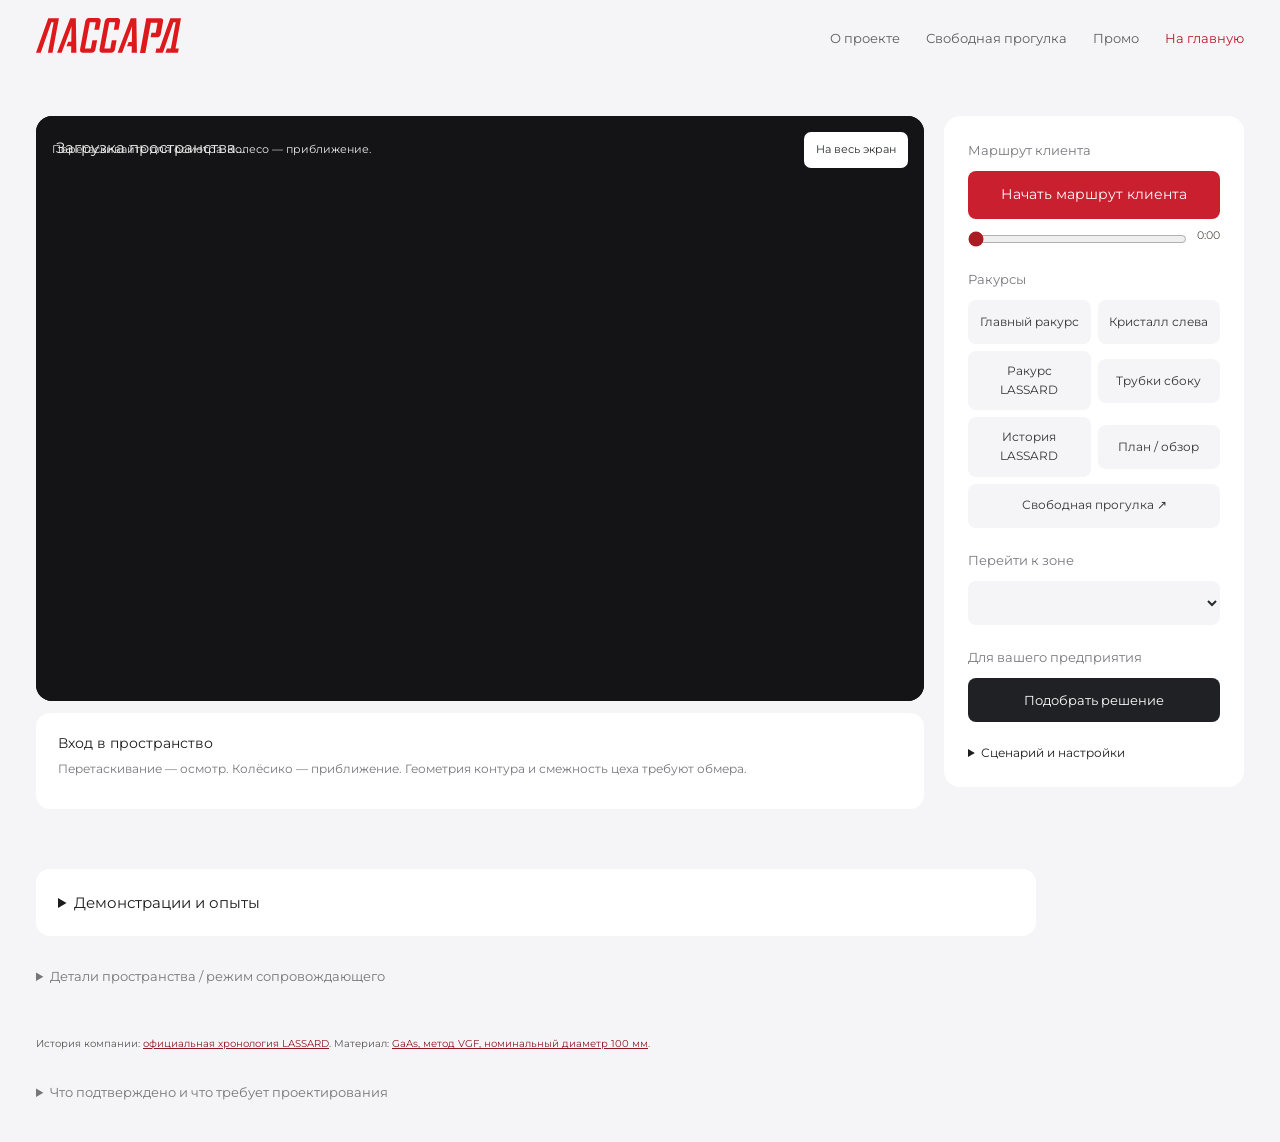
==== studio.html @ 3c7c129d "Новая главная LASSARD, студия 3D и премиальные кристаллы" ====
<!doctype html><html lang="ru"><head><meta charset="utf-8"><meta name="viewport" content="width=device-width,initial-scale=1"><title>LASSARD — От кристалла до решения / v10.2 · обновлено 24.10.2026</title><link rel="icon" href="data:,"></head><body><main><div id="lassard-premium">
<style>
@font-face{font-family:LassardText;src:url([data-uri]) format('woff2');font-weight:400 600;font-display:block}
#lassard-premium{display:flex;flex-direction:column;gap:12px;min-width:0;color:var(--foreground)}
#lassard-premium .lp-row{display:flex;align-items:center;flex-wrap:wrap;gap:8px}
#lassard-premium .lp-heading{display:flex;justify-content:space-between;align-items:baseline;flex-wrap:wrap;gap:8px}
#lassard-premium .lp-stage{position:relative;width:100%;aspect-ratio:16/10;min-height:340px;overflow:hidden;touch-action:none;background:#141416}
#lassard-premium canvas{display:block;width:100%;height:100%}
#lassard-premium .lp-controls{display:flex;flex-wrap:wrap;gap:8px;align-items:center}
#lassard-premium label{display:inline-flex;gap:6px;align-items:center}
#lassard-premium .lp-scrub{display:flex;gap:10px;align-items:center}
#lassard-premium .lp-scrub input{flex:1;min-width:80px}
#lassard-premium select[data-room]{max-width:290px}
#lassard-premium [data-detail]{min-height:2.6em}
@media(max-width:480px){#lassard-premium select[data-room]{width:100%;max-width:100%}}

*{box-sizing:border-box}body{margin:0;background:#f1f1f0;color:#242526;font:15px/1.55 LassardText,Arial,sans-serif}button,select,input{font:inherit}button,select{min-height:36px}button{cursor:pointer}button:focus-visible,a:focus-visible,select:focus-visible{outline:2px solid #b51f25;outline-offset:3px}button:hover{background:#e8e6e1}button[aria-pressed="true"]{border-bottom:2px solid #b51f25;background:#ecebe7;color:#181818}button,.btn,select{border:1px solid #d4d3ce;border-radius:4px;padding:6px 10px;background:#fff;color:#282a2c}a{color:#8e1820}main{padding:16px;max-width:1760px;margin:auto}#lassard-premium{background:#fff;border:1px solid #e6e4df;border-radius:12px;padding:24px;gap:12px}.text-small{font-size:13px;color:#55534f}.lp-heading strong{color:#971b22}.lp-heading{margin-bottom:4px}.concept-top{display:flex;flex-wrap:wrap;align-items:center;gap:12px;justify-content:space-between}.concept-top label{flex-wrap:wrap}.concept-top select{max-width:100%}.story-intro h1{font-size:24px;line-height:1.25;margin:8px 0}.story-intro p{margin:7px 0;max-width:1000px}.lead{font-weight:500}.acts{display:flex;gap:6px;overflow:auto;padding-bottom:5px}.act-button{flex:1;min-width:170px;text-align:left;font-size:12px;border:0;border-left:2px solid #ddd;border-radius:0;background:#f7f6f2}.experience{display:flex;gap:8px;flex-wrap:wrap;align-items:center}.experience button{font-size:13px}.demo{background:#f1f1f0;padding:18px;border-radius:6px}.demo[hidden]{display:none}.demo>button{float:right}.demo p{max-width:1000px}.demo-diagram svg{width:100%;max-width:650px;height:180px;display:block}.demo-diagram text{font-family:LassardText,Arial;fill:#292929}.demo input{width:260px;max-width:100%;accent-color:#a91c24}.demo-track{background:#d9d7d0;height:8px;margin:12px 0}.demo-track>div{height:100%;background:#9c2028}.lp-stage{max-height:68vh;min-height:360px!important;aspect-ratio:16/9!important}.lp-controls .btn-primary{background:#252626;color:white}.lp-scrub input{accent-color:#a91c24}details{font-size:13px;max-width:1000px}summary{cursor:pointer}#lassard-premium [data-detail]{max-width:1100px}#lassard-premium label{max-width:100%}#lassard-premium select{min-width:0}#lassard-premium select[data-room]{max-width:265px}
@media(max-width:768px){main{padding:6px}#lassard-premium{padding:16px;border-radius:8px}.lp-stage{min-height:330px!important;max-height:none}.lp-controls{align-items:stretch}.story-intro h1{font-size:22px}}
@media(max-width:480px){#lassard-premium{padding:12px}.lp-stage{min-height:300px!important}.concept-top select{width:100%}.concept-top label{display:block!important;width:100%}.lp-heading span{font-size:11px}.lp-controls label{flex-wrap:wrap}#lassard-premium select[data-room]{width:100%;max-width:100%}.experience button{flex:1 0 42%}.story-intro h1{font-size:20px}.lp-scrub{max-width:100%}.acts .act-button{min-width:158px}}

:root{--lassard-ink:#252729;--lassard-red:#b71e28;--lassard-paper:#f4f2ed;--lassard-rule:#dedbd4}
#lassard-premium{border-radius:0;border:0;padding:26px;gap:12px}body{background:#e9e7e2}.story-intro h1{font-size:clamp(25px,3.2vw,44px);font-weight:500;letter-spacing:-1.4px;margin:3px 0 12px}.story-intro p{max-width:1110px}.story-intro .lead{font-size:18px;margin:0 0 5px}.concept-top{font-size:13px}.concept-top strong{font-weight:500}.lp-heading strong{letter-spacing:.04em;font-size:13px}.lp-heading{padding-bottom:12px;border-bottom:1px solid var(--lassard-rule)}.lp-stage{min-height:500px!important;max-height:76vh}.lp-controls{padding:5px 0 10px;border-bottom:1px solid var(--lassard-rule)}.lp-controls button{min-height:44px}.lp-controls [data-deal-view]{background:var(--lassard-red);color:white;border-color:var(--lassard-red)}.acts{margin:0}.act-button{min-height:52px;background:var(--lassard-paper);border-left:2px solid var(--lassard-red);padding:10px 12px}.machine-controls,.projection-controls{padding-top:12px}.machine-controls strong,.projection-controls strong{display:block;font-size:15px;margin:0 0 8px}.source-note{font-size:11px}.deal-panel{background:var(--lassard-paper);padding:26px;margin:8px 0}.deal-panel[hidden]{display:none}.deal-head{display:flex;justify-content:space-between;align-items:start;gap:15px}.deal-head h2{margin:0;font-size:25px;font-weight:500}.deal-panel p{max-width:900px}.deal-grid{display:grid;grid-template-columns:repeat(3,1fr);gap:16px}.deal-grid label{display:flex!important;align-items:stretch!important;flex-direction:column;gap:7px!important;font-size:13px}.deal-grid input,.deal-grid select,.deal-grid textarea{width:100%;padding:10px 12px;min-height:44px;background:white;border:1px solid #c6c4be;border-radius:2px;color:var(--lassard-ink)}.deal-grid textarea{resize:vertical;min-height:80px}.deal-grid .wide{grid-column:1/-1}.deal-output{padding:18px 0;margin:16px 0;border-top:1px solid #d0cdc6;border-bottom:1px solid #d0cdc6;white-space:pre-line}.deal-actions{display:flex;gap:8px;flex-wrap:wrap}.deal-actions button{min-height:44px}.deal-actions button:first-child{background:#26282a;color:white}.deal-panel [data-deal-status]{min-height:1.5em}.deal-close{min-width:44px}
@media(max-width:900px){.deal-grid{grid-template-columns:repeat(2,1fr)}.lp-stage{min-height:440px!important}.lp-heading strong{font-size:11px}}
@media(max-width:480px){#lassard-premium{padding:12px}.lp-heading{align-items:start}.lp-heading strong{letter-spacing:0}.story-intro h1{font-size:28px;letter-spacing:-.7px}.story-intro .lead{font-size:15px}.lp-stage{height:360px;min-height:360px!important;aspect-ratio:auto!important}.lp-controls{gap:6px}.lp-controls button{flex:1 0 45%;font-size:12px;padding:8px}.lp-controls label{width:100%;font-size:12px}.lp-controls select{flex:1}.deal-panel{padding:16px}.deal-grid{grid-template-columns:1fr}.deal-head h2{font-size:22px}.deal-actions button{width:100%}.concept-top a{font-size:12px}.lp-heading span{font-size:10px}.act-button{min-width:185px}}
@media(prefers-reduced-motion:reduce){*{scroll-behavior:auto!important}}

.walk-link{display:inline-flex;align-items:center;text-decoration:none;min-height:44px}.walk-hud{display:none}body.walk-page{background:#101112;overflow:hidden}body.walk-page main{padding:0}body.walk-page #lassard-premium{padding:0;border:0}body.walk-page #lassard-premium>*:not(.lp-stage):not(.walk-hud){display:none!important}body.walk-page .lp-stage{position:fixed!important;inset:0;width:100vw;height:100dvh;max-height:none;min-height:0!important;aspect-ratio:auto!important}body.walk-page .walk-hud{display:block;position:fixed;inset:0;pointer-events:none;z-index:20;color:#fff}.walk-hud button,.walk-hud a{pointer-events:auto;touch-action:none}.walk-top{display:flex;justify-content:space-between;gap:20px;padding:20px 24px;background:#181a1ce8}.walk-top strong{letter-spacing:.12em;font-size:18px}.walk-top span{display:block;font-size:12px;color:#c9c9c2}.walk-top a{color:#f5e7dc;font-size:13px;align-self:center}.walk-bottom{position:absolute;bottom:0;left:0;right:0;padding:14px 24px;background:#181a1ce8}.walk-bottom p{font-size:12px;color:#d5d5cf;margin:0 0 10px}.walk-actions{display:flex;gap:8px}.walk-actions button{min-height:44px;background:#f3efe8;border:0}.walk-touch{display:none}.walk-dpad>button{display:block;margin:0 auto 4px}.walk-dpad>div{display:flex;gap:4px}.walk-touch button{min-width:50px;min-height:50px;font-size:24px;background:#f3efe8}.walk-turns{display:flex;gap:8px;align-items:end}@media(pointer:coarse){.walk-touch{display:flex;justify-content:space-between;margin-top:12px}.walk-actions [data-walk-lock]{display:none}.walk-top{padding:14px}.walk-bottom{padding:12px 14px}.walk-top a{font-size:11px}.walk-link{flex:1 0 45%;font-size:12px;justify-content:center}}

body{background:#f5f5f7;color:#1d1d1f}main{max-width:1700px;padding:0 36px 40px}.site-nav{height:76px;display:flex;align-items:center;justify-content:space-between;gap:30px}.site-nav img{width:145px;height:auto}.site-nav-links{display:flex;gap:26px;align-items:center}.site-nav a{color:#5d5d62;font-size:13px;text-decoration:none}.site-nav a:last-child{color:#bb1b28}#lassard-premium{padding:0;background:transparent;border-radius:0}.story-intro h1{font-size:32px;letter-spacing:-1px;margin:24px 0 28px}.story-intro p,.lp-heading,.concept-top,[data-concept-route],[data-ceiling-story]{display:none!important}.studio-grid{display:grid;grid-template-columns:minmax(0,1fr) 300px;gap:20px;align-items:start}.studio-screen{position:relative;border-radius:16px;overflow:hidden;background:#17191d}.studio-screen .lp-stage{height:65vh;min-height:520px!important;max-height:780px;aspect-ratio:auto!important}.studio-sidebar{background:white;border-radius:16px;padding:24px;display:flex;flex-direction:column;gap:22px}.studio-sidebar h2{font-size:13px;font-weight:500;color:#78787e;margin:0 0 11px}.studio-sidebar .lp-row{display:grid!important;grid-template-columns:1fr 1fr;gap:7px!important}.studio-sidebar button,.studio-sidebar .walk-link{border:0;background:#f5f5f7;border-radius:8px;padding:11px 9px;font-size:12px;min-height:44px;text-align:center;color:#353539;text-decoration:none;justify-content:center}.studio-sidebar button:hover,.studio-sidebar .walk-link:hover{background:#e9e9ed}.studio-sidebar [data-play]{background:#c91f2e;color:white;width:100%;font-size:14px;min-height:48px}.studio-sidebar [data-play]:hover{background:#af1926}.studio-sidebar [data-deal-view]{background:#202124;color:white;grid-column:1/-1;font-size:13px}.studio-sidebar select{width:100%;max-width:none!important;border:0;border-radius:8px;background:#f5f5f7;padding:10px;font-size:12px;min-height:44px}.studio-sidebar label{display:block!important;width:100%;font-size:12px}.studio-sidebar .lp-scrub{display:block}.studio-sidebar .lp-scrub span{display:block;text-align:right;font-size:11px;margin-top:4px}.studio-sidebar .lp-scrub input{width:100%;margin:12px 0 0}.studio-sidebar details{font-size:12px}.studio-sidebar details .lp-row{margin-top:12px}.studio-sidebar [data-speed]{margin-top:8px}.studio-caption{background:white;padding:18px 22px;border-radius:14px;margin-top:12px;min-height:88px}.studio-caption strong{font-size:14px;font-weight:500}.studio-caption .text-small{font-size:12px;line-height:1.5;margin-top:5px;color:#77777c}.studio-view-actions{position:absolute;top:16px;left:16px;right:16px;display:flex;align-items:center;justify-content:space-between;pointer-events:none;color:#e9e9e7;font-size:11px}.studio-view-actions button{pointer-events:auto;background:#fff;border:0;border-radius:7px;padding:9px 12px;font-size:11px}.studio-screen:fullscreen .lp-stage{height:100vh!important;max-height:none}.studio-tools{margin-top:28px;background:white;border-radius:14px;padding:22px}.studio-tools>summary{font-size:15px;font-weight:500}.studio-tool-grid{display:grid;grid-template-columns:1fr 1fr;gap:30px;padding-top:16px}.studio-tool-grid .text-small{font-size:12px}.studio-tool-grid .lp-row{gap:7px}.studio-tool-grid button{font-size:12px;border:0;border-radius:7px;background:#f5f5f7;min-height:42px}.studio-tool-grid select{font-size:12px}.acts{margin-top:20px;padding:0;gap:7px}.act-button{border:0;background:#fff;border-radius:8px;color:#65656b;font-size:11px;min-width:150px}.source-note{margin:26px 0 0;font-size:10px}.studio-sidebar .walk-link{grid-column:1/-1}.lp-controls{display:none!important}.studio-root-details{margin-top:18px;color:#75757a}.deal-panel{border-radius:14px;background:white}.studio-sidebar details[open] summary{margin-bottom:10px}.studio-sidebar input[type=checkbox]{width:auto;margin-right:7px}body.walk-page .site-nav{display:none}
@media(max-width:1050px){main{padding:0 20px 30px}.studio-grid{grid-template-columns:minmax(0,1fr) 260px;gap:14px}.studio-sidebar{padding:18px}.studio-screen .lp-stage{height:60vh;min-height:480px!important}.site-nav-links{gap:16px}}
@media(max-width:760px){main{padding:0 14px 24px}.site-nav{height:65px}.site-nav img{width:120px}.site-nav-links a:not(:last-child){display:none}.story-intro h1{font-size:27px;margin:20px 0}.studio-grid{grid-template-columns:1fr}.studio-screen .lp-stage{height:54vh;min-height:360px!important}.studio-sidebar{padding:18px;display:grid;grid-template-columns:1fr 1fr;gap:18px}.studio-sidebar>section:first-child{grid-column:1/-1}.studio-sidebar>details{grid-column:1/-1}.studio-sidebar .lp-row{grid-template-columns:1fr 1fr!important}.studio-sidebar button{font-size:11px}.studio-tool-grid{grid-template-columns:1fr}.studio-view-actions span{max-width:60%;font-size:10px}.studio-caption{min-height:100px;padding:16px}.acts{margin-top:16px}.studio-tools{padding:17px}.studio-sidebar .walk-link{font-size:12px}.studio-sidebar [data-deal-view]{grid-column:1/-1}}
.studio-view,.studio-sidebar,.studio-tools,.studio-tool-grid,.studio-tool-grid>*{min-width:0}.studio-view .acts{width:100%;max-width:100%;overflow-x:auto}.studio-tool-grid label{max-width:100%;flex-wrap:wrap}.studio-tool-grid input,.studio-tool-grid select{max-width:100%}@media(max-width:760px){.studio-grid{grid-template-columns:minmax(0,1fr)}.studio-sidebar{grid-template-columns:repeat(2,minmax(0,1fr))}.studio-tool-grid{grid-template-columns:minmax(0,1fr)}}</style>
<div class="lp-heading"><strong>ЛАССАРД / ОТ КРИСТАЛЛА ДО РЕШЕНИЯ</strong><span class="text-small">626 м² · высота 7 м · v10.2 · обновлено 24.10.2026</span></div>
<div class="concept-top"><label hidden style="display:none">Выбранная концепция <select data-concept><option value="precision">От кристалла до решения</option></select></label><strong>Шоурум промышленных решений</strong><a href="Сценарий_и_пасхалки.html" target="_blank">Сценарий продажи и логика пространства ↗</a></div>
<section class="story-intro"><h1 data-concept-title></h1><p data-concept-line class="lead"></p><p data-concept-pitch></p></section>
<div class="lp-row" aria-label="Сценарий гостя">
<button type="button" class="btn" data-role="client" aria-pressed="true">Директор / заказчик</button>
<button type="button" class="btn" data-role="partner" aria-pressed="false">Партнёр / интегратор</button>
<button type="button" class="btn" data-role="education" aria-pressed="false">Образование</button>
<button type="button" class="btn" data-role="authority" aria-pressed="false">Власть / делегация</button>
</div>

<p data-concept-route class="text-small"></p><nav data-acts class="acts" aria-label="Сцены маршрута директора"></nav>
<div class="lp-stage" role="img" aria-label="Шоурум LASSARD: кристаллы у входа, подвесная надпись из трубок и оборудование под задачу заказчика"><span data-loading style="color:#eee;padding:20px;display:block">Загрузка пространства…</span></div>
<div class="lp-controls">
<button class="btn btn-primary" type="button" data-play disabled>Начать маршрут клиента</button>
<button class="btn" type="button" data-hero disabled>Главный ракурс</button><button class="btn" type="button" data-crystal-view>Кристалл слева</button><button class="btn" type="button" data-ceiling-view>Ракурс LASSARD</button><button class="btn" type="button" data-art-side>Трубки сбоку</button><button class="btn" type="button" data-history-view>История LASSARD</button><button class="btn" type="button" data-deal-view>Подобрать решение</button>
<a class="btn walk-link" href="walk.html" target="_blank" rel="noopener">Свободная прогулка ↗</a>
<button class="btn" type="button" data-plan disabled>План / обзор</button>
<label class="form-label">Зона <select class="form-select" data-room aria-label="Выбрать зону"></select></label>
<label class="form-label">Скорость <select class="form-select" data-speed aria-label="Скорость"><option value="1">1×</option><option value="2">2×</option></select></label>
</div>
<div class="walk-hud"><div class="walk-top"><div><strong>LASSARD</strong><span>Свободная прогулка</span></div><a href="index.html" target="_top">К маршруту клиента ↗</a></div><div class="walk-bottom"><p data-walk-help>WASD / стрелки — ходить. Мышь или перетаскивание — осмотр. Shift — быстрее. Esc — освободить мышь.</p><div class="walk-actions"><button data-walk-lock>Управлять мышью</button><button data-walk-reset>Вернуться ко входу</button></div><div class="walk-touch"><div class="walk-dpad"><button data-walk-key="KeyW" aria-label="Вперёд">↑</button><div><button data-walk-key="KeyA" aria-label="Влево">←</button><button data-walk-key="KeyS" aria-label="Назад">↓</button><button data-walk-key="KeyD" aria-label="Вправо">→</button></div></div><div class="walk-turns"><button data-walk-key="TurnLeft" aria-label="Посмотреть влево">↶</button><button data-walk-key="TurnRight" aria-label="Посмотреть вправо">↷</button></div></div></div></div>
<details><summary>Детали пространства / режим сопровождающего</summary><p class="text-small">Раскрывайте только по ходу истории. Гостю не требуется искать все элементы.</p><div class="lp-row" data-final-secrets></div></details><section class="machine-controls"><strong>Оборудование под вашу операцию</strong><div class="lp-row"><button data-machine-view>Подойти к станку</button><label>Задание <select data-machine-task><option value="contour">Обход контура</option><option value="position">Позиционирование</option><option value="repeat">Повтор траектории</option></select></label><button data-machine-start>Запустить цикл</button><button data-machine-stop>Остановить и вернуть</button></div><p class="text-small" data-machine-status>Готов к демонстрации</p></section><section class="projection-controls"><strong>Собственное производство / от материала к результату</strong><button data-growth-start>Показать рост кристалла за стеклом</button><p class="text-small" data-growth-status>Ускоренная учебная визуализация; настоящий образец — в отдельной кассете.</p><div class="lp-row"><button data-projector-view>Показать проекционную витрину</button><button data-projection-step="0" aria-pressed="true">1 · Кристалл</button><button data-projection-step="1" aria-pressed="false">2 · Рост VGF</button><button data-projection-step="2" aria-pressed="false">3 · Компетенции</button><button data-projection-step="3" aria-pressed="false">4 · Задача клиента</button></div><p data-projection-copy class="text-small"></p></section><div class="experience"><strong>Проверить компетенцию</strong><button data-experience="growth">Как выращивается кристалл</button><button data-experience="align">Совместить LED-свет</button><button data-experience="measure">Проверить образец</button><button data-experience="chain">Производственная цепочка</button></div>
<div data-demo hidden class="demo"><button aria-label="Закрыть опыт">Закрыть</button><p data-demo-copy></p><div data-demo-diagram class="demo-diagram"></div><label>Положение ручки <input aria-label="Ручка учебного опыта" type="range" min="0" max="100" value="0"></label><div class="demo-track"><div data-demo-fill></div></div><output></output><p class="text-small">Демонстрация идеи интерфейса. Это не физическая модель процесса и не измерение.</p></div>
<section data-deal-panel hidden class="deal-panel" aria-labelledby="deal-title"><div class="deal-head"><div><h2 id="deal-title">Решение для вашего производства</h2><p>Отправная точка для инженера: что обрабатываем, какой результат принимаем и какой выпуск нужен.</p></div><button type="button" class="deal-close" data-deal-close aria-label="Закрыть подбор решения">×</button></div><form data-deal-form><div class="deal-grid">
<label>Операция<select name="operation"><option value="cutting">Лазерная резка листа</option><option value="tube">Резка трубы / профиля</option><option value="marking">Маркировка / гравировка</option><option value="welding">Лазерная сварка</option><option value="cleaning">Лазерная очистка</option><option value="robot">Роботизация процесса</option></select></label>
<label>Материал<input name="material" required placeholder="Например, нержавеющая сталь" autocomplete="off"></label>
<label>Толщина / размер заготовки<input name="size" placeholder="Например, 3 мм; лист 1500 × 3000 мм"></label>
<label>Требуемый выпуск<input name="volume" placeholder="Деталей за смену / месяц"></label>
<label>Срок внедрения<input name="timing" placeholder="Месяц / квартал"></label>
<label>Следующий шаг<select name="next"><option>Тест на детали заказчика</option><option>Техническая консультация</option><option>Сравнение конфигураций</option><option>Расчёт состава поставки</option></select></label>
<label class="wide">Критерий приёмки / требования к интеграции<textarea name="criterion" required placeholder="Точность, кромка, шов, такт, автоматизация, ограничения площадки…"></textarea></label>
<label>Ответственный со стороны клиента<input name="owner" placeholder="Имя / роль" autocomplete="name"></label><label>Плановая дата следующего шага<input name="date" type="date"></label><label>Бюджет / условия проекта<input name="budget" placeholder="Если определены"></label>
</div><div data-deal-output class="deal-output" aria-live="polite"></div><div class="deal-actions"><button type="submit">Скачать ТЗ для инженера</button><button type="button" data-deal-machine>Смотреть оборудование</button></div><p data-deal-status class="text-small" aria-live="polite">ТЗ сохраняется файлом на вашем устройстве. Для передачи инженеру отправьте его своему менеджеру LASSARD.</p></form></section>
<p data-ceiling-story class="text-small"></p><details hidden style="display:none"><summary>Архивные камеры</summary><div class="lp-row" data-ceiling-chapters></div></details>

<div class="lp-scrub"><input type="range" class="form-range" data-progress min="0" max="1000" value="0" aria-label="Положение в пролёте"><span class="text-small tabular-nums" data-time>0:00</span></div>
<div class="lp-row">
<label class="form-check"><input type="checkbox" class="form-check-input" data-tech><span class="form-check-label">Инженерная схема</span></label>
<label class="form-check"><input type="checkbox" class="form-check-input" data-route checked><span class="form-check-label">Маршрут гостя</span></label>
<label class="form-label">Графика <select class="form-select" data-quality aria-label="Качество графики"><option value="eco">Лёгкая</option><option value="high">Качество</option></select></label>
<label class="form-label">Свет <select class="form-select" data-light aria-label="Сценарий освещения"><option value="show">Презентация</option><option value="work">Рабочий</option></select></label>
</div>
<div><strong data-title>Вход в пространство</strong><div class="text-small" data-detail aria-live="polite">Перетаскивание — осмотр. Колёсико — приближение. Геометрия контура и смежность цеха требуют обмера.</div></div>
<p class="text-small source-note">История компании: <a href="https://lassard.ru/about/company/" target="_blank" rel="noopener">официальная хронология LASSARD</a>. Материал: <a href="https://lassard.ru/products/components/monocrystals-gaal/monokristally-arsenida-galliya" target="_blank" rel="noopener">GaAs, метод VGF, номинальный диаметр 100 мм</a>.</p><details><summary>Что подтверждено и что требует проектирования</summary><p>626 м² и 7 м — из кейса. Контур, координаты и размещение оборудования — эскиз v07/v08. Открытые учебные стенды доступны; запуск станков требует отдельного регламента. Рабочие режимы полировки без местного отсоса не подтверждены. Смета v07 не пересчитана для этих концепций.</p></details>
<script type="application/json" data-model>{"version":"v07","title":"ЛАССАРД / ОТ КРИСТАЛЛА ДО РЕШЕНИЯ","room":{"width":36,"depth":17.38888888888889,"height":7,"area":626,"measured":false,"source":"Кейс: 626 м² / 7 м; 36×17.388889 — гипотеза PDF и ZIP","columns":[[0,3.3888888888888893,0.4],[0,15.38888888888889,0.4],[12,3.3888888888888893,0.4],[12,15.38888888888889,0.4],[24,3.3888888888888893,0.4],[24,15.38888888888889,0.4],[36,3.3888888888888893,0.4],[36,15.38888888888889,0.4]]},"zones":[{"id":1,"name":"Вход и впечатление","x":0,"z":0,"width":6,"depth":6.5,"area":39},{"id":2,"name":"Выращивание кристаллов","x":0,"z":9.5,"width":6,"depth":7.888888888888889,"area":47.333333333333336},{"id":3,"name":"Диоды","x":6,"z":9.5,"width":4.5,"depth":7.888888888888889,"area":35.5},{"id":4,"name":"Квантроны","x":10.5,"z":9.5,"width":4.5,"depth":7.888888888888889,"area":35.5},{"id":5,"name":"Лазерные источники","x":15,"z":9.5,"width":4.5,"depth":7.888888888888889,"area":35.5},{"id":6,"name":"Оптомеханика","x":19.5,"z":9.5,"width":4.5,"depth":7.888888888888889,"area":35.5},{"id":7,"name":"Роботизированная ячейка","x":6,"z":0,"width":5,"depth":6.5,"area":32.5},{"id":8,"name":"Гравировка и маркировка","x":11,"z":0,"width":5,"depth":6.5,"area":32.5},{"id":9,"name":"Лазерная резка","x":16,"z":0,"width":13,"depth":6.5,"area":84.5},{"id":10,"name":"Ручные аппараты","x":29,"z":0,"width":4.5,"depth":6.5,"area":29.25},{"id":11,"name":"Лазерный класс","x":24,"z":9.5,"width":6,"depth":7.888888888888889,"area":47.333333333333336},{"id":12,"name":"Сервис","x":30,"z":9.5,"width":6,"depth":7.888888888888889,"area":47.333333333333336},{"id":13,"name":"Обзор производства","x":33.5,"z":0,"width":2.5,"depth":6.5,"area":16.25}],"spine":{"x":0,"z":6.5,"width":36,"depth":3},"production":{"side":"+X","assumed":true,"externalWindows":0},"safety":{"extinguishers":[[6.3,1.1,6.2],[11.3,1.1,6.2],[16.3,1.1,6.2],[29.3,1.1,6.2],[30.3,1.1,9.85]],"note":"5 проектных точек; тип, ранг и достаточность определяются расчётом"},"materials":[{"id":"M01","name":"Минеральный крупноформатный пол","finish":"Графитовый сатин; материал и вся система с подтверждением требований пожарной безопасности; нескользящая поверхность"},{"id":"M02","name":"Стены","finish":"Сэндвич-панель существующего контура; внутренняя отделка минеральными панелями и металлом"},{"id":"M03","name":"Потолочная волна","finish":"Красные алюминиевые элементы RAL3020; независимый подвес; нижняя отметка 3.94–5.46 м, верх 6.32 м"},{"id":"M04","name":"Свет","finish":"Сценарное диммирование; тёплый 3000К в общих зонах, нейтральный 4000К у оборудования; фотометрии пока нет"},{"id":"M05","name":"Остекление","finish":"Только внутренняя граница цеха и защитные ячейки; состав/OD/огнестойкость по проекту"},{"id":"M06","name":"Медиа","finish":"Проекция на прозрачную сетку в закрытом объёме и на физические модели; изображение не возникает в чистом воздухе"},{"id":"M07","name":"Металл и бренд","finish":"#DD191C, #606060, #D9D9D9, белый; сатинированная нержавеющая сталь; оригинальный SVG"}],"merge":{"base":"Авторский интерьер v05, архитектура и все четыре маршрута сохранены","imported":"18 mesh-деталей робота и учебного разреза квантрона из LASSARD_showroom.blend","caution":"Стилизованные модели, не заводские CAD и не паспортные габариты"},"visitorBarriers":{"lines":[{"a":[0.65,11.65],"b":[23.35,11.65],"label":"Экспонаты: только с сопровождающим","height":1,"type":"Посетительское ограждение, не лазерная защита"},{"a":[0.65,11.65],"b":[0.65,16.9],"label":"Боковая граница экспозиции","height":1,"type":"Посетительское ограждение, не лазерная защита"},{"a":[23.35,11.65],"b":[23.35,16.9],"label":"Боковая граница оптомеханики","height":1,"type":"Посетительское ограждение, не лазерная защита"},{"a":[6.25,6.78],"b":[10.75,6.78],"label":"Рабочие ячейки: доступ оператора","height":1,"type":"Посетительское ограждение, не лазерная защита"},{"a":[11.25,6.78],"b":[15.75,6.78],"label":"Рабочие ячейки: доступ оператора","height":1,"type":"Посетительское ограждение, не лазерная защита"},{"a":[16.25,6.78],"b":[28.75,6.78],"label":"Рабочие ячейки: доступ оператора","height":1,"type":"Посетительское ограждение, не лазерная защита"},{"a":[29.25,6.78],"b":[33.25,6.78],"label":"Рабочие ячейки: доступ оператора","height":1,"type":"Посетительское ограждение, не лазерная защита"},{"a":[30.35,12.25],"b":[35.6,12.25],"label":"Сервисная мастерская: только персонал","height":1,"type":"Посетительское ограждение, не лазерная защита"},{"a":[35.55,7.3],"b":[35.55,8.7],"label":"Вход в производство: только персонал","height":1,"type":"Посетительское ограждение, не лазерная защита"}],"posts":44,"lengthMeters":65.35,"limits":"Ленты не являются лазерной защитой. Пропуск, инструктаж и сопровождение обязательны по согласованному регламенту."}}</script>
<script type="application/json" data-logo>[[["moveTo", [[63.94, 56.41]]], ["lineTo", [[63.05, 0.47]]], ["lineTo", [[54.19, 0.47]]], ["lineTo", [[33.36, 56.27]]], ["lineTo", [[33.34, 56.41]]], ["lineTo", [[40.51, 56.41]]], ["lineTo", [[56.25, 13.43]]], ["lineTo", [[55.87, 38.64]]], ["lineTo", [[50.85, 38.64]]], ["lineTo", [[48.2, 45.81]]], ["lineTo", [[55.78, 45.81]]], ["lineTo", [[55.59, 56.41]]], ["lineTo", [[63.94, 56.41]]], ["closePath", []]], [["moveTo", [[159.77, 56.54]]], ["lineTo", [[158.88, 0.61]]], ["lineTo", [[150.02, 0.61]]], ["lineTo", [[129.19, 56.4]]], ["lineTo", [[129.16, 56.54]]], ["lineTo", [[136.33, 56.54]]], ["lineTo", [[152.07, 13.56]]], ["lineTo", [[151.69, 38.77]]], ["lineTo", [[146.68, 38.77]]], ["lineTo", [[144.03, 45.94]]], ["lineTo", [[151.61, 45.94]]], ["lineTo", [[151.41, 56.54]]], ["lineTo", [[159.77, 56.54]]], ["closePath", []]], [["moveTo", [[19.4, 0.5]]], ["lineTo", [[0.0, 56.41]]], ["lineTo", [[7.49, 56.41]]], ["lineTo", [[22.28, 13.06]]], ["lineTo", [[24.32, 6.75]]], ["lineTo", [[27.95, 6.75]]], ["lineTo", [[18.84, 56.41]]], ["lineTo", [[26.16, 56.41]]], ["lineTo", [[36.32, 0.5]]], ["lineTo", [[19.4, 0.5]]], ["closePath", []]], [["moveTo", [[98.09, 0.01]]], ["lineTo", [[84.19, 0.01]]], ["curveTo", [[82.7, 0.01], [81.36, 0.5], [80.22, 1.46]]], ["curveTo", [[79.07, 2.42], [78.36, 3.66], [78.09, 5.14]]], ["lineTo", [[69.71, 51.14]]], ["curveTo", [[69.44, 52.62], [69.71, 53.86], [70.5, 54.82]]], ["curveTo", [[71.29, 55.79], [72.46, 56.27], [73.95, 56.27]]], ["lineTo", [[87.87, 56.27]]], ["curveTo", [[89.35, 56.27], [90.7, 55.79], [91.86, 54.83]]], ["curveTo", [[93.04, 53.86], [93.78, 52.62], [94.05, 51.13]]], ["lineTo", [[96.76, 36.19]]], ["lineTo", [[89.24, 36.19]]], ["lineTo", [[86.84, 49.39]]], ["lineTo", [[77.5, 49.39]]], ["lineTo", [[85.24, 6.87]]], ["lineTo", [[94.57, 6.87]]], ["lineTo", [[92.38, 18.92]]], ["lineTo", [[99.89, 18.92]]], ["lineTo", [[102.39, 5.13]]], ["curveTo", [[102.66, 3.65], [102.38, 2.4], [101.55, 1.44]]], ["curveTo", [[100.74, 0.49], [99.57, 0.01], [98.09, 0.01]]], ["closePath", []]], [["moveTo", [[128.85, 0.0]]], ["lineTo", [[114.94, 0.0]]], ["curveTo", [[113.45, 0.0], [112.11, 0.49], [110.97, 1.45]]], ["curveTo", [[109.83, 2.41], [109.11, 3.65], [108.84, 5.13]]], ["lineTo", [[100.5, 51.13]]], ["curveTo", [[100.23, 52.61], [100.5, 53.85], [101.3, 54.82]]], ["curveTo", [[102.09, 55.79], [103.26, 56.28], [104.75, 56.28]]], ["lineTo", [[118.68, 56.28]]], ["curveTo", [[120.16, 56.28], [121.51, 55.8], [122.67, 54.84]]], ["curveTo", [[123.85, 53.87], [124.58, 52.63], [124.85, 51.14]]], ["lineTo", [[127.55, 36.2]]], ["lineTo", [[120.03, 36.2]]], ["lineTo", [[117.64, 49.4]]], ["lineTo", [[108.3, 49.4]]], ["lineTo", [[116.01, 6.88]]], ["lineTo", [[125.34, 6.88]]], ["lineTo", [[123.16, 18.93]]], ["lineTo", [[130.68, 18.93]]], ["lineTo", [[133.17, 5.14]]], ["curveTo", [[133.44, 3.65], [133.15, 2.41], [132.32, 1.45]]], ["curveTo", [[131.5, 0.48], [130.34, 0.0], [128.85, 0.0]]], ["closePath", []]], [["moveTo", [[196.99, 0.36]]], ["lineTo", [[174.6, 0.36]]], ["lineTo", [[164.65, 56.79]]], ["lineTo", [[173.09, 56.79]]], ["lineTo", [[181.76, 7.61]]], ["lineTo", [[192.4, 7.61]]], ["lineTo", [[189.59, 23.92]]], ["lineTo", [[182.78, 23.92]]], ["lineTo", [[181.45, 31.19]]], ["lineTo", [[190.7, 31.19]]], ["curveTo", [[192.42, 31.12], [193.63, 30.95], [194.32, 30.68]]], ["curveTo", [[196.05, 29.98], [197.13, 28.44], [197.55, 26.07]]], ["lineTo", [[201.17, 5.55]]], ["curveTo", [[201.76, 2.09], [200.38, 0.36], [196.99, 0.36]]], ["closePath", []]], [["moveTo", [[232.95, 0.46]]], ["lineTo", [[225.4, 0.46]]], ["lineTo", [[225.4, 0.46]]], ["lineTo", [[221.23, 0.46]]], ["lineTo", [[221.06, 0.46]]], ["lineTo", [[214.35, 0.46]]], ["lineTo", [[214.35, 0.46]]], ["lineTo", [[211.79, 0.46]]], ["lineTo", [[195.01, 49.45]]], ["lineTo", [[189.63, 49.45]]], ["lineTo", [[188.38, 56.41]]], ["lineTo", [[192.63, 56.41]]], ["lineTo", [[200.06, 56.41]]], ["lineTo", [[202.48, 49.45]]], ["lineTo", [[202.47, 49.45]]], ["lineTo", [[214.74, 13.03]]], ["lineTo", [[216.75, 6.71]]], ["lineTo", [[218.44, 6.71]]], ["lineTo", [[218.44, 6.71]]], ["lineTo", [[221.06, 6.71]]], ["lineTo", [[221.23, 6.71]]], ["lineTo", [[223.36, 6.71]]], ["lineTo", [[223.36, 6.71]]], ["lineTo", [[224.59, 6.71]]], ["lineTo", [[216.95, 49.45]]], ["lineTo", [[206.08, 49.45]]], ["lineTo", [[203.62, 56.41]]], ["lineTo", [[208.27, 56.41]]], ["lineTo", [[215.7, 56.41]]], ["lineTo", [[221.26, 56.41]]], ["lineTo", [[222.37, 56.41]]], ["lineTo", [[222.46, 56.41]]], ["lineTo", [[223.03, 56.41]]], ["lineTo", [[228.18, 56.41]]], ["lineTo", [[229.42, 49.45]]], ["lineTo", [[224.26, 49.45]]], ["lineTo", [[232.95, 0.46]]], ["closePath", []]]]</script>
<script>
(()=>{if(new URLSearchParams(location.search).get('walk')==='1')return;const root=document.getElementById('lassard-premium'),q=s=>root.querySelector(s);document.querySelector('main').insertAdjacentHTML('afterbegin','<header class="site-nav"><a href="index.html" aria-label="LASSARD — главная"><img src="assets/lassard-logo.svg" alt="ЛАССАРД"></a><nav class="site-nav-links"><a href="index.html">О проекте</a><a href="walk.html">Свободная прогулка</a><a href="index.html#film">Промо</a><a href="index.html">На главную</a></nav></header>');
const grid=document.createElement('div');grid.className='studio-grid';const view=document.createElement('section'),side=document.createElement('aside');view.className='studio-view';side.className='studio-sidebar';side.setAttribute('aria-label','Управление шоурумом');grid.append(view,side);q('.story-intro').after(grid);
const screen=document.createElement('div');screen.className='studio-screen';screen.append(q('.lp-stage'));screen.insertAdjacentHTML('beforeend','<div class="studio-view-actions"><span>Перетаскивайте для осмотра. Колесо — приближение.</span><button type="button" data-fullscreen>На весь экран</button></div>');view.append(screen);
const info=q('[data-title]').parentElement;info.className='studio-caption';view.append(info);
const group=(title,cls='')=>{const g=document.createElement('section');g.className=cls;g.innerHTML='<h2>'+title+'</h2>';side.append(g);return g};
const route=group('Маршрут клиента');route.append(q('[data-play]'),q('.lp-scrub'));
const views=group('Ракурсы'),vr=document.createElement('div');vr.className='lp-row';views.append(vr);for(const sel of ['[data-hero]','[data-crystal-view]','[data-ceiling-view]','[data-art-side]','[data-history-view]','[data-plan]','.walk-link'])vr.append(q(sel));
const zone=group('Перейти к зоне');zone.append(q('[data-room]'));const act=group('Для вашего предприятия');const ar=document.createElement('div');ar.className='lp-row';ar.append(q('[data-deal-view]'));act.append(ar);
const opts=document.createElement('details');opts.innerHTML='<summary>Сценарий и настройки</summary>';side.append(opts);const op=document.createElement('div');op.className='lp-row';opts.append(op);const role=q('[data-role]').parentElement;opts.append(role);op.append(q('[data-speed]').parentElement);for(const sel of ['[data-quality]','[data-light]','[data-tech]','[data-route]'])op.append(q(sel).closest('label'));
const acts=q('[data-acts]');view.append(acts);
const tools=document.createElement('details');tools.className='studio-tools';tools.innerHTML='<summary>Демонстрации и опыты</summary><div class="studio-tool-grid"></div>';grid.after(tools);const tg=tools.querySelector('div');tg.append(q('.projection-controls'),q('.machine-controls'),q('.experience'));
for(const d of root.querySelectorAll(':scope>details')){if(d!==tools){d.classList.add('studio-root-details');}}
q('[data-fullscreen]').onclick=async()=>{if(document.fullscreenElement)await document.exitFullscreen();else await screen.requestFullscreen();};document.addEventListener('fullscreenchange',()=>q('[data-fullscreen]').textContent=document.fullscreenElement?'Выйти из полного экрана':'На весь экран');
})();
</script>
<script type="module">
import * as THREE from 'https://esm.sh/three@0.169.0';
import {RoundedBoxGeometry} from 'https://esm.sh/three@0.169.0/examples/jsm/geometries/RoundedBoxGeometry.js';
import {EffectComposer} from 'https://esm.sh/three@0.169.0/examples/jsm/postprocessing/EffectComposer.js';
import {RenderPass} from 'https://esm.sh/three@0.169.0/examples/jsm/postprocessing/RenderPass.js';
import {UnrealBloomPass} from 'https://esm.sh/three@0.169.0/examples/jsm/postprocessing/UnrealBloomPass.js';
import {OutputPass} from 'https://esm.sh/three@0.169.0/examples/jsm/postprocessing/OutputPass.js';
import {ShaderPass} from 'https://esm.sh/three@0.169.0/examples/jsm/postprocessing/ShaderPass.js';
import {FXAAShader} from 'https://esm.sh/three@0.169.0/examples/jsm/shaders/FXAAShader.js';
import {Reflector} from 'https://esm.sh/three@0.169.0/examples/jsm/objects/Reflector.js';
import {RoomEnvironment} from 'https://esm.sh/three@0.169.0/examples/jsm/environments/RoomEnvironment.js';
const root=document.getElementById('lassard-premium'),$=s=>root.querySelector(s),stage=$('.lp-stage');
const M=JSON.parse($('[data-model]').textContent),logoPaths=JSON.parse($('[data-logo]').textContent);
let needsRender=true,frameId=0,stageVisible=true,drawCount=0,lastDraw=0;
const CONTENT={"concepts":[{"id":"precision","n":"01","name":"От кристалла до решения","tagline":"Директор сам устанавливает, что считать доказательством качества.","pitch":"LASSARD превращает обещание точности в проверяемый результат: посетитель проходит путь от рождения материала до приёмки собственной детали и выходит с согласованным заданием на испытание.","audience":"Приоритет: генеральный и технический директор; главный инженер и закупки получают доказательства для согласования.","why":"У крупной покупки есть риск: красивый станок может не дать нужного результата на конкретном производстве. Маршрут уменьшает неопределённость в качестве, происхождении узлов и внедрении; эффект на конверсию нужно измерять.","duration":32,"hook":"На столе две одинаковые на вид детали. «Какую вы примете для своего производства — и чем это докажете?»","ending":"Карточка задачи: материал, операция, критический размер или дефект, метод измерения, критерий приёмки, ответственный инженер и согласованная дата теста.","ceiling":"Собранный свет","ceilingMeaning":"Единая потолочная история из семи глав: 2015 — разрозненные возможности; 2017 — контуры инструмента; 2018 — собранный модуль; 2019 — оптическая поверхность; 2021 — слои управляемого роста; 2023 — общая производственная структура; 2025 — измерительная апертура. Алюминиевая форма постепенно меняется вместе с глубиной компетенций LASSARD. В финальной точке освещённые светлые фрагменты среднего поля проекционно складываются в одно кольцо. Это статическая анаморфоза на пассивных элементах; последовательное включение обычных светильников глав — необязательный следующий этап. Акцент: от разрозненных процессов к согласованной точности.","art":[{"name":"Слои решения","where":"Зона 02, открытый стол перед витриной","what":"Две металлические поверхности внешне одинаковы. Под увеличением посетитель находит различие и сопоставляет его с размером на экране. Подпись сообщает происхождение и метод контроля.","meaning":"Ценность LASSARD видна в том, что глаз не различает.","sale":"Разговор переходит от мощности и цены к критерию приёмки."},{"name":"Подпись материала","where":"Переход от зоны 06 к станкам","what":"Скульптурная кассета из закрытого образца кристалла, подложки, демонстрационного компонента и обработанной детали. Рядом разветвлённая схема компетенций, без ложной прямой родословной конкретного станка.","meaning":"Компания умеет работать на разных масштабах: от материала до комплекса.","sale":"Обсуждение собственного производства и границ ответственности по выбранной модели."}],"acts":[{"time":"0–3 мин","title":"Завязка: выбор без доказательства","zone":1,"key":"entry","voice":"«Сначала определим результат, который нужен вашему предприятию. В конце вы проверите его сами».","action":"Директор выбирает две внешне похожие детали и отмечает критичное свойство.","proof":"Зафиксирована задача, а не интерес к абстрактному каталогу.","space":"У входа — стол задачи; обзор всего зала открывается за ним, каталог не заслоняет вопрос."},{"time":"3–9 мин","title":"Откуда у нас право обещать","zone":2,"key":"growth","voice":"«С 2015 года мы наращивали собственные компетенции. Материал — одна из точек, где начинается контроль свойств».","action":"Поворачивает ручку учебной модели VGF: меняется условный температурный профиль и фронт кристаллизации. Затем рассматривает герметично закрытый GaAs-образец.","proof":"Различает реальный образец и условную симуляцию. Видит историю 2015 → 2017 → 2018 → 2019 → 2021 → 2023.","space":"Витрина с реальным кристаллом сзади, доступная учебная модель впереди. Температурная анимация не выдаётся за реальное выращивание."},{"time":"9–15 мин","title":"Конфликт: точность легко потерять","zone":6,"key":"precision","voice":"«Хороший компонент не спасает систему, если её узлы не согласованы».","action":"Вращает ограниченный ручной позиционер с LED-источником; совмещает световое пятно с меткой и сравнивает стабильность двух учебных опор.","proof":"Лично ощущает зависимость результата от настройки. Это демонстрация принципа, не измерение характеристик продаваемого лазера.","space":"Диоды, квантроны и волоконная ветвь показаны как разные технические направления. Оптомеханика рядом связывает их общей задачей стабильности."},{"time":"15–25 мин","title":"Проверка: приблизиться к решению","zone":9,"key":"dry","voice":"«Теперь рассмотрим оборудование, которое должно выполнить вашу операцию».","action":"Подходит к внешнему пульту обесточенного SMART; на отдельном муляже закрепляет безопасный образец. Измеряет заранее подготовленную деталь под видеомикроскопом. При готовой защищённой установке оператор отдельно выполняет тест материала клиента.","proof":"Результаты сравниваются по одному критерию. Подготовленный образец не выдаётся за сегодняшнюю обработку.","space":"Открытый подход к станку и вынесенный стол образцов. Рабочая ячейка закрыта корпусом. В режиме без обработки используется симулятор, а не подключённый пульт."},{"time":"25–32 мин","title":"Развязка: принять следующий шаг","zone":12,"key":"decision","voice":"«Вот что уже подтверждено, вот что ещё проверим на вашей детали. Давайте зафиксируем критерий и ответственного».","action":"Смотрит через перегородку на реальное производство, затем совместно с инженером заполняет паспорт теста.","proof":"Встреча завершена проверяемой договорённостью о тестировании, а не обещанием немедленного контракта.","space":"Стол решения рядом с производственным окном. Здесь потолочные пластины складываются в точную линию. Мастерская отделена от места переговоров."}]},{"id":"control","n":"02","name":"Зависимость отменяется","tagline":"Крупная покупка начинается с вопроса: кто отвечает, когда что-то перестало работать?","pitch":"Директор собирает карту своей производственной зависимости и проверяет, какие участки цепочки LASSARD способен контролировать собственными компетенциями, а какие остаются внешними.","audience":"Генеральный директор, собственник, директор по производству; особенно при модернизации критического участка.","why":"Продаёт управляемость поставки, сервиса и ответственности. Убедителен, когда причина покупки — риск простоя или зависимость от поставщика; слабее, когда главное — уникальная технологическая операция.","duration":30,"hook":"Гость вытягивает один модуль из настольной цепи — световая последовательность останавливается. «Какой такой узел есть у вас?»","ending":"Карта рисков выбранной конфигурации, перечень подтверждающих документов, сценарий сервиса и встреча инженеров. SLA, сроки и склад не обещаются до подтверждения.","ceiling":"Архитектура независимости","ceilingMeaning":"Единая потолочная история из семи глав: 2015 — разрозненные возможности; 2017 — контуры инструмента; 2018 — собранный модуль; 2019 — оптическая поверхность; 2021 — слои управляемого роста; 2023 — общая производственная структура; 2025 — измерительная апертура. Алюминиевая форма постепенно меняется вместе с глубиной компетенций LASSARD. В финальной точке освещённые светлые фрагменты среднего поля проекционно складываются в одно кольцо. Это статическая анаморфоза на пассивных элементах; последовательное включение обычных светильников глав — необязательный следующий этап. Главы охвачены соединёнными звеньями: новые компетенции укрепляют цепь ответственности.","art":[{"name":"Отсутствующий узел","where":"Вход, стол задачи","what":"Скульптура из семи магнитных модулей. Один пустой стык прекращает световой маршрут; гость возвращает модуль.","meaning":"Большая система зависит от малого элемента.","sale":"Выявляет реальный риск и участников решения."},{"name":"Атлас ответственности","where":"Перед окном производства","what":"Трёхслойный объект: компоненты, сборка и поддержка. Поворот дисков показывает границы ответственности по конкретной модели.","meaning":"Полный цикл нужно раскрывать через конкретные обязательства.","sale":"Подводит к обсуждению сервиса, запасных частей и собственной разработки."}],"acts":[{"time":"0–4 мин","title":"Назвать уязвимость","zone":1,"key":"entry","voice":"«Когда останавливается один узел, предприятие теряет больше, чем стоимость узла. Давайте начнём с вашего риска».","action":"Вынимает модуль из учебной цепи и отмечает свой риск: качество, поставка, обслуживание или обучение.","proof":"Сформирован предмет деловой беседы.","space":"Входной модуль вместо ресепшена с общей рекламой; рядом место для короткой записи задачи."},{"time":"4–10 мин","title":"Почему мы строили свой цикл","zone":2,"key":"growth","voice":"«Мы последовательно добавляли собственные производственные компетенции: оборудование, модули, оптомеханику и полупроводники».","action":"Совмещает предметные кассеты с историческими вехами; запускает условную модель VGF.","proof":"История компании объясняет контроль процесса. 80% из кейса показаны как данные кейса, не доля каждого станка.","space":"Хронология встроена в проход по компонентам. Подложки, квантроны и волокно — отдельные ветви, не универсальный конвейер GaAs → любой лазер."},{"time":"10–16 мин","title":"Проверить границы контроля","zone":5,"key":"source","voice":"«Давайте разберём именно ту конфигурацию, которую вы рассматриваете».","action":"Выбирает на экране тип источника; инженер показывает состав и подтверждённое происхождение узлов.","proof":"Известно, что производится внутри компании, что приобретается и чем подтверждается совместимость.","space":"Источники собраны у стола обсуждения; спецификация конкретной модели важнее общего лозунга локализации."},{"time":"16–23 мин","title":"Приблизиться к обслуживанию","zone":9,"key":"dry","voice":"«Качество закупки — это ещё и возможность эксплуатировать оборудование».","action":"Осматривает обесточенный станок с сопровождающим; на внешнем учебном пульте выбирает сценарий отказа и порядок обращения.","proof":"Проверяется понятность эксплуатации; сроки восстановления и наличие запчастей запрашиваются отдельно.","space":"Подход к машине открыт, сервисный тренажёр вынесен наружу. Силовые шкафы и рабочие зоны закрыты."},{"time":"23–30 мин","title":"Увидеть людей и назначить ответственного","zone":12,"key":"decision","voice":"«За каждым этапом должны стоять люди и проверяемые обязательства».","action":"Наблюдает сборку через перегородку, проходит к карте ответственности и назначает техническую встречу.","proof":"На руках карта рисков и перечень оставшихся проверок.","space":"Финальный стол у производства; потолочная цепь собирается светом после согласования карты, а не автоматически после входа."}]},{"id":"invisible","n":"03","name":"Невидимое становится решением","tagline":"Красивое кино о том, как управляют тем, чего не видно.","pitch":"Посетитель проходит от невидимой структуры материала к видимому результату на детали. Каждый художественный эффект открывается его собственным действием и объясняет инженерную компетенцию.","audience":"Технический директор, R&D, технологи; адаптация для образования, медиа и промышленного туризма.","why":"Лучше всего создаёт запоминающийся образ бренда и интерес к технологии. Для продаж нужен обязательный финал с измерением и задачей клиента: один красивый опыт ещё не доказывает применимость станка.","duration":28,"hook":"В зале висит набор несвязанных рам. Гость сдвигается к отметке и видит цельную форму — затем ему предлагают сделать невидимое измеримым.","ending":"Один проверяемый технологический вопрос заказчика, метод проверки и запись на предметное испытание.","ceiling":"Проявление","ceilingMeaning":"Единая потолочная история из семи глав: 2015 — разрозненные возможности; 2017 — контуры инструмента; 2018 — собранный модуль; 2019 — оптическая поверхность; 2021 — слои управляемого роста; 2023 — общая производственная структура; 2025 — измерительная апертура. Алюминиевая форма постепенно меняется вместе с глубиной компетенций LASSARD. В финальной точке освещённые светлые фрагменты среднего поля проекционно складываются в одно кольцо. Это статическая анаморфоза на пассивных элементах; последовательное включение обычных светильников глав — необязательный следующий этап. Тонкие экранные слои постепенно открывают внутреннюю структуру каждой главы.","art":[{"name":"Увидеть напряжение","where":"Зона 02","what":"Гость поворачивает поляризационный фильтр перед прозрачной учебной пластиной и видит картину напряжений. Рядом закрытый образец GaAs с честной подписью.","meaning":"Невидимые свойства материала имеют наблюдаемые последствия.","sale":"Показывает ценность контроля материала. Опыт не объявляется диагностикой GaAs: он выполнен на другом учебном материале."},{"name":"Тихая поверхность","where":"Зона 06","what":"Две одинаковые металлические диафрагмы с разными учебными опорами. Камера увеличивает колебание после одинакового воздействия.","meaning":"Основа и настройка влияют на стабильность.","sale":"Оптомеханика получает понятный смысл в разговоре о повторяемости."}],"acts":[{"time":"0–3 мин","title":"Изменить точку зрения","zone":1,"key":"entry","voice":"«Самые важные свойства технологии часто не видны с первого взгляда».","action":"Встаёт в точку совмещения потолочного объекта и выбирает свой вопрос к качеству.","proof":"Эмоция связана с задачей наблюдения, а не с рекламой кристаллов.","space":"Композиционная точка перед столом задачи; объект не перекрывает инженерные коммуникации."},{"time":"3–9 мин","title":"Рождение структуры","zone":2,"key":"growth","voice":"«Выращивание — это управление условиями, в которых возникает материал с нужными свойствами».","action":"Меняет условный температурный профиль модели VGF и поворачивает поляризатор на отдельном учебном объекте.","proof":"Понимает различие симуляции роста, демонстрации принципа и настоящего образца.","space":"Кристалл, модель и оптический опыт стоят рядом, но имеют разные подписи. История выращивания полупроводников в LASSARD привязана к 2021 году."},{"time":"9–15 мин","title":"Собрать видимый эффект","zone":6,"key":"precision","voice":"«Дальше нужны компоненты, оптика и стабильная механика — с разными схемами для разных типов лазеров».","action":"Юстирует LED-стенд ручкой, сравнивает устойчивость пятна.","proof":"Действие демонстрирует роль настройки; не обещает характеристики промышленного источника.","space":"Открытые диодные и оптомеханические образцы образуют стол опыта; лазерные источники показаны отдельно."},{"time":"15–22 мин","title":"Перевести красоту в измерение","zone":9,"key":"measure","voice":"«Теперь проверим не эффект, а деталь».","action":"Под микроскопом сравнивает кромки и на обесточенном станке смотрит путь заготовки; выбирает измеряемый критерий.","proof":"У красивой истории появляется инженерная проверка.","space":"Измерительный стол на публичной стороне, подход к станку без лент. При готовом запуске — тест оператором в закрытом контуре."},{"time":"22–28 мин","title":"Связать невидимое с бизнесом","zone":12,"key":"decision","voice":"«Какое свойство на вашей детали мы должны сделать измеримым?»","action":"У производственного окна формулирует вопрос и договаривается о тесте.","proof":"Эффект переводится в запрос, материал и критерий.","space":"В финале — живая сборка и рабочий стол инженера, а не фотозона. Потолочная форма видна второй раз уже с новой точки."}]},{"id":"dayone","n":"04","name":"Первый день вашего производства","tagline":"Директор проживает внедрение до покупки станка.","pitch":"Шоурум работает как репетиция запуска участка: гость приносит задачу, выбирает операцию, проверяет результат и собирает план внедрения вместе с командой LASSARD.","audience":"Директор производства, операционный и генеральный директор; действующий клиент, расширяющий парк; образовательное учреждение, оснащающее класс.","why":"Снижает страх внедрения и помогает обсуждать комплексную поставку — оборудование, оснастку, контроль, обучение и поддержку. Особенно полезен, когда выбор уже сузился до нескольких решений.","duration":35,"hook":"На столе пустое место в миниатюре производственного участка. «Что должно появиться здесь, чтобы в первый рабочий день вышла годная деталь?»","ending":"Одностраничный план запуска: оборудование, коммуникации, оснастка, критерии приёмки, обучение, ответственные и незакрытые вопросы.","ceiling":"Партитура первого запуска","ceilingMeaning":"Единая потолочная история из семи глав: 2015 — разрозненные возможности; 2017 — контуры инструмента; 2018 — собранный модуль; 2019 — оптическая поверхность; 2021 — слои управляемого роста; 2023 — общая производственная структура; 2025 — измерительная апертура. Алюминиевая форма постепенно меняется вместе с глубиной компетенций LASSARD. В финальной точке освещённые светлые фрагменты среднего поля проекционно складываются в одно кольцо. Это статическая анаморфоза на пассивных элементах; последовательное включение обычных светильников глав — необязательный следующий этап. Пространственные рёбра обрамляют главы как последовательность этапов запуска.","art":[{"name":"Пустое место","where":"Вход","what":"Абстрактная миниатюра производственного участка с одним свободным местом. Гость добавляет магнитный модуль выбранной операции.","meaning":"Оборудование получает смысл только внутри процесса заказчика.","sale":"Позволяет выяснить задачу, производительность и ограничения участка."},{"name":"Первый годный","where":"Финальный стол","what":"Рамка с тремя позициями: исходная заготовка, контролируемая деталь и карточка условий получения. В рамку помещается безопасный образец.","meaning":"Герой истории — результат предприятия клиента.","sale":"Вместо сувенира гость получает образец с протоколом и согласованный план следующего шага."}],"acts":[{"time":"0–5 мин","title":"День начинается с задачи","zone":1,"key":"entry","voice":"«Представим, что оборудование уже приехало. Что должно измениться в вашем производстве?»","action":"Помещает модуль операции в миниатюру участка; называет материал, партию, качество и ограничения.","proof":"Собраны исходные данные. Недостающие значения отмечаются, а не выдумываются.","space":"Вход становится короткой инженерной сессией, есть место для собственной детали."},{"time":"5–11 мин","title":"На чём держится решение","zone":2,"key":"growth","voice":"«Чтобы отвечать за внедрение, мы развивали не только станки, но и собственные компоненты и технологические компетенции».","action":"Проходит сокращённую историю, рассматривает материал и модель VGF.","proof":"Понимает происхождение компетенций компании, не теряя связь со своей задачей.","space":"Компонентный ряд читается за шесть минут; подробности доступны по запросу, а не обязательной часовой лекцией."},{"time":"11–20 мин","title":"Репетиция работы","zone":9,"key":"dry","voice":"«Пройдём путь вашей заготовки до обработки».","action":"На выносном тренажёре выбирает операцию; на ручной учебной оснастке размещает макет детали. Подходит к обесточенному станку и вместе с инженером проверяет доступ и последовательность загрузки.","proof":"Выявлены вопросы оснастки, эргономики и подготовки оператора.","space":"Образцы и тренажёр перед машиной; реальные двери и панели показываются в разрешённом остановленном режиме. Посетитель не командует приводами."},{"time":"20–28 мин","title":"Приёмка первой детали","zone":9,"key":"measure","voice":"«Красивый рез — ещё не критерий приёмки. Сверим его с вашей задачей».","action":"Проводит доступное измерение готового образца. С инженером обсуждает тест своей заготовки и видит производство через окно.","proof":"Согласованы метод контроля и границы доказанного.","space":"Измерение рядом со станком сокращает переход между действием и результатом; живое производство подтверждает наличие процесса."},{"time":"28–35 мин","title":"Собрать запуск","zone":12,"key":"decision","voice":"«Для первого годного нужны не только киловатты. Давайте запишем, кто и что делает до запуска».","action":"Заполняет карту внедрения; при необходимости выбирает маршрут обучения в лазерном классе.","proof":"План технического обследования, испытания и обучения становится основанием следующей встречи.","space":"Стол проекта у окна производства, учебный класс рядом. Решение вырастает из проверенного результата, а не из финального рекламного экрана."}]}],"roles":{"client":{"name":"Директор / заказчик","minutes":32,"keys":["entry","growth","precision","dry","measure","production","decision"],"goal":"Согласовать тест своей задачи и критерий приёмки.","deliverable":"Паспорт задачи и назначенный следующий шаг.","allowed":[1,2,3,4,5,6,7,8,9,10,11,12,13]},"partner":{"name":"Партнёр / интегратор","minutes":30,"keys":["entry","growth","source","precision","production","decision"],"goal":"Проверить интерфейсы, состав узлов и разделить ответственность.","deliverable":"Матрица совместимости и предмет совместного ТЗ.","allowed":[1,2,3,4,5,6,11,12,13]},"education":{"name":"Образование / студенты","minutes":35,"keys":["entry","growth","precision","classroom","production","decision"],"goal":"Выполнить учебную задачу; для руководителя учреждения — обсудить оснащение класса.","deliverable":"Учебный результат либо бриф учебного класса.","allowed":[1,2,3,4,5,6,11,12,13]},"authority":{"name":"Власть / делегация","minutes":18,"keys":["entry","growth","source","production","decision"],"goal":"Увидеть подтверждённые компетенции, производство и подготовку кадров.","deliverable":"Перечень предметных вопросов развития и ответственных.","allowed":[1,2,5,12,13]}},"sources":[{"id":"S1","title":"LASSARD — история и производственные площадки","url":"https://lassard.ru/about/company","fact":"Компания работает с 2015 года. Компоненты — Обнинск; лазеры — Москва; станкостроение — ОЭЗ «Технополис Москва». Доставка, запуск и обучение входят в представленную цепочку компетенций."},{"id":"S2","title":"Ранняя официальная хронология LASSARD","url":"https://lassard.ru/ru/about/company","fact":"2016 — металлообработка; 2017 — производство оборудования; 2018 — сборка лазерных модулей; 2019 — оптомеханика; 2021 — выращивание полупроводников; 2023 — площадка ОЭЗ. Это история наращивания компетенций, а не порядок изготовления каждого станка."},{"id":"S3","title":"Монокристаллы арсенида галлия — карточка производителя","url":"https://lassard.ru/products/components/monocrystals-gaal/monokristally-arsenida-galliya","fact":"Для монокристаллов GaAs диаметром 100 мм указан метод VGF и применение для изготовления подложек. Не изображать этот процесс как вытягивание Чохральского."},{"id":"S4","title":"Выход в микроэлектронику, 24 декабря 2025","url":"https://lassard.ru/news/mikroelektronika","fact":"Компания сообщает о завершении разработки оборудования роста GaAs и Ge и развитии шлифования и полирования полупроводников. Это не подтверждает готовность конкретного станка к работе в нашем зале."},{"id":"S5","title":"Демонстрация оборудования LASSARD","url":"https://lassard.ru/services/demonstration","fact":"Производитель предлагает испытания на материалах клиента и демонстрации в производственных условиях. Поэтому результат визита должен опираться на тест, а не только на рассказ."},{"id":"S6","title":"Каталог оборудования LASSARD 2026 — лаборатория испытаний","url":"https://lassard.ru/api/catalogs/file/Katalog_oborudovanie_2026_web.pdf","fact":"Указаны лаборатория, видеоизмерительная система NORGAU NVM-3020, профилометр, микротвердомер, OPT-380 и Beta-400МА. Наличие в каталоге не означает наличие в проектном шоуруме; пригодность OPT-380 для GaAs и отсутствие местного отсоса не подтверждены."},{"id":"S7","title":"Подложки GaAs — назначение","url":"https://lassard.ru/products/components/semiconductors/gaas","fact":"GaAs-подложки применяются в оптоэлектронике. Нельзя делать из этого вывод, что каждый лазер LASSARD использует одну и ту же такую подложку."},{"id":"S8","title":"Исходный кейс, страницы 3, 4, 6–9","url":"LASSARD_Showroom_v07/исходники/КЕЙС_ЛАССАРД.pdf","fact":"626 м², высота 7 м; полный цикл; четыре основные аудитории; образцы клиента и обзор производства. 600+ сотрудников, 14 400 м², 400+ единиц, 80% локализации, 40 регионов — данные кейса, не пересчитанные показатели на октябрь 2026."}],"extra":{"idea":"Шоурум LASSARD — место, где заказчик превращает доверие к производителю в проверяемое решение для своего предприятия.","invention":"Паспорт доказательств: одна задача проходит через весь визит. На каждой остановке гость фиксирует не впечатление, а ответ на свой вопрос. В финале остаются подтверждённые факты, открытые вопросы и конкретный следующий шаг. Это авторский принцип сценария, не патент и не подтверждённая мировая новизна.","history":"История рассказана как рост глубины контроля. 2015 — начало; 2017 — оборудование; 2018 — модули; 2019 — оптомеханика; 2021 — полупроводники; 2023 — ОЭЗ; 2025 — заявленное развитие оборудования для микроэлектроники и лаборатории контроля. Не приписывать компании вымышленные провалы, героические эпизоды и цитаты.","branches":"Полный цикл — карта компетенций с развилками. GaAs связан с подложками и оптоэлектроникой; волокно — с волоконными источниками; квантроны — с твердотельной ветвью. Применение конкретного компонента проверяют по спецификации. GaAs не показывается как активный кристалл каждого твердотельного лазера.","noBelts":"Все посетительские ленты и стойки удалены. Открытые столы и учебные объекты доступны руками. Внешний пульт и корпус станка осматривают с сопровождающим в согласованном остановленном режиме. Рабочее лазерное оборудование имеет самостоятельные закрытые корпуса и ячейки. Удаление лент не отменяет блокировок и границ рабочего процесса.","noExhaust":"Без нового местного отсоса: ручная учебная оснастка, LED-оптика, поляризационный опыт, видеомикроскопия готовых образцов, симулятор VGF и интерфейса станка. Это не отменяет общеобменную вентиляцию помещения. Рост кристаллов, сухая шлифовка, резка, гравировка, сварка и очистка не объявляются допустимыми без вытяжки.","crystalMachine":"Реальное дополнение — пост наблюдения и измерения готовых образцов. В каталоге есть OPT-380, Beta-400МА и видеоизмерительная система, но для первых двух не подтверждены ни пригодность к выбранным полупроводникам, ни работа без местного отсоса. В сценарии их можно показывать обесточенными; рабочую полировку включать только после паспорта, карты материалов и согласования инженером. Настоящий GaAs посетитель не шлифует и не держит без защитной кассеты.","liveMode":"Режим сейчас: большие станки обесточены, результат показан на подготовленных образцах, тренажёре и измерении. По кейсу рабочий тест материала клиента сохраняется как обязательная функция: в готовой защищённой установке шоурума либо в производственной лаборатории с согласованным доступом и трансляцией. Если тест не проведён, паспорт прямо говорит «требует испытания».","metrics":"Проверять гипотезу по воронке: состоявшиеся квалифицированные визиты → согласованные испытания → испытания по критерию → технические предложения → договоры. Отдельно считать срок между этапами, причины отказа и долю брифов с материалом, критерием и ответственным. Сравнивать сопоставимые группы и одинаковый период наблюдения. Рост конверсии и среднего чека не обещан.","pitch":"Мы создали пространство доказанного решения. Директор начинает с задачи своего предприятия, затем руками проверяет принципы точности, видит производственные компетенции LASSARD, приближается к оборудованию и согласует испытание своей детали. История компании объясняет, откуда берётся доверие. Планировка ведёт от вопроса к доказательству и от доказательства к следующему шагу сделки.","limits":"Варианты — проектные эскизы на геометрии v07. 36 × 17,389 м и координаты колонн условны; подтверждены кейсом 626 м² и 7 м. Подвесы, доступ, проходы, лазерная защита, инженерия и реальные размеры оборудования требуют обмера и проектирования. Старая смета v07 не является сметой этих четырёх вариантов.","fabrication":"Базовая реализация потолка: одна общая несущая рама и повторяемые модули из лазерно вырезанного листового металла/типового профиля; семь статичных глав собирают на полу и подвешивают укрупнёнными секциями. Моторы, дым, лазерные лучи и левитация не нужны. Анаморфный финал выполняют из светлых пассивных фрагментов, освещённых обычными направленными светильниками. Визуализация показывает художественную форму, а не расчёт креплений. Материал, массу, пожарные характеристики, точки подвеса и зоны обслуживания согласуют по месту. Не крепить арт-объект к вентиляции, спринклерам или случайным элементам перекрытия.","mvp":"До изготовления всего потолка: сделать один полноразмерный фрагмент, проверить точку сборки анаморфозы в макете, провести два пилотных визита с реальными представителями клиентов. Достаточный первый запуск — одна действующая открытая станция измерения/осмотра, одна ручная учебная оснастка, один паспорт задачи и подготовленный менеджер. История работает даже при обесточенных больших станках; испытание собственной детали остаётся отдельным обязательным шагом.","salesLogic":"Директор покупает не факт посещения, а основание принять решение. В №1 снимаем сомнение «достигнете ли моего качества?» и согласуем тест по критерию. В №2 — «кто ответит при проблеме?» и фиксируем карту ответственности. В №3 — «есть ли за красивыми словами технология?» и переводим наблюдение в инженерный вопрос. В №4 — «как это запустить у нас?» и составляем план обследования и внедрения. Каждая сцена должна либо снимать такое сомнение, либо собирать исходные данные. Иначе сцену сокращают.","locationReason":"Почему расставлено именно так: у входа — вопрос и исходная деталь; вдоль компонентного ряда — происхождение компетенций; открытые столы перед витринами позволяют действовать руками; станки напротив объясняют, куда эти компетенции применяются; измерение рядом связывает результат с операцией; живое производство и стол решения в конце дают основание для предметной договорённости. Длинный центральный проход остаётся понятным, а ленты не отгораживают гостя от опыта."},"roleNarratives":{"partner":{"entry":"0–4 мин. «Какой узел или процесс вы хотите интегрировать?» Партнёр размещает карточку своего изделия на карте совместного проекта; фиксируются интерфейсы и ожидаемый результат.","growth":"4–8 мин. Сокращённая история компетенций и кассета образцов. Партнёр отмечает, какие элементы хочет получать от LASSARD; модель VGF поясняет только соответствующее направление.","source":"8–15 мин. «Проверим выбранную конфигурацию». На столе — спецификация, габариты, сигналы управления и требования к охлаждению. Неподтверждённое заносится в список испытаний.","precision":"15–20 мин. Партнёр на ручном LED-стенде видит чувствительность сборки к настройке; затем с инженером определяет способ проверки реальной совместимости.","production":"20–24 мин. У окна производства обсуждаются точки передачи изделия, контроля и документации. Доступ в цех не подразумевается автоматически.","decision":"24–30 мин. «Кто отвечает за интерфейс на каждом стыке?» Результат — черновик совместного ТЗ, матрица ответственности, перечень образцов и согласованная инженерная встреча."},"education":{"entry":"0–4 мин. Для группы: «Как увидеть то, что не видно глазом?» Для директора колледжа: «Какую компетенцию выпускник должен уметь показать?» Маршрут выбирается по цели, а не по возрастному ярлыку.","growth":"4–11 мин. Участник поворачивает ручку модели VGF и объясняет, что меняется в условной схеме. Рядом герметичная кассета настоящего GaAs; учебный процесс и промышленный не смешиваются.","precision":"11–18 мин. «Совместите LED-пятно с меткой и объясните результат». Преподаватель даёт обратную связь. Промышленный лазер не запускается.","classroom":"18–27 мин. Студент выполняет задание на симуляторе. Руководитель учреждения оценивает программу, оснащение и способ проверки навыка; выбранная образовательная конфигурация обсуждается отдельно.","production":"27–31 мин. Наблюдение за реальной работой через перегородку. Сопровождающий связывает упражнение с профессиями и реальными операциями.","decision":"31–35 мин. Для группы — короткое объяснение собственного результата и профессии. Для покупателя класса — бриф оснащения, программа подготовки преподавателей, условия демонстрационного занятия и ответственный."},"authority":{"entry":"0–3 мин. «Покажем, какие производственные компетенции созданы в России и где они применяются». Только подтверждённые показатели; числа из кейса отмечены как данные кейса.","growth":"3–7 мин. История от основания к полупроводникам и росту глубины технологии. У закрытого образца и модели VGF объясняется значение материалов для оптоэлектроники.","source":"7–10 мин. Демонстрация конкретного узла или модели с документами о происхождении и реестровой записью, если она подтверждена для этой модели. Общий процент не заменяет документы.","production":"10–14 мин. Настоящая сборка через перегородку и короткий разговор о людях и компетенциях. Если процесс сейчас не идёт, используется явно подписанная запись.","decision":"14–18 мин. «Какой вопрос развития требует совместной работы?» Результат — предмет обсуждения, перечень документов и ответственные. Учебный класс рассматривается в контексте кадров."}}};
const state={concept:'precision',role:'client',mode:'hero',playing:false,t:0,speed:1,lighting:'show',plan:false};
try{
await document.fonts.load('500 16px LassardText');
const D=M.room.depth;
const scene=new THREE.Scene();scene.background=new THREE.Color('#17191d');scene.fog=new THREE.FogExp2('#17191d',.009);
const renderer=new THREE.WebGLRenderer({antialias:true,alpha:false,preserveDrawingBuffer:true,powerPreference:'low-power'});
renderer.setPixelRatio(Math.min(devicePixelRatio||1,1));renderer.outputColorSpace=THREE.SRGBColorSpace;renderer.toneMapping=THREE.ACESFilmicToneMapping;renderer.toneMappingExposure=1.08;
renderer.shadowMap.enabled=true;renderer.shadowMap.type=THREE.PCFSoftShadowMap;stage.replaceChildren(renderer.domElement);
const camera=new THREE.PerspectiveCamera(64,1,.045,200);camera.position.set(2.1,1.8,8);camera.lookAt(18,2.5,8);
const composer=new EffectComposer(renderer),pass=new RenderPass(scene,camera);composer.addPass(pass);
const bloom=new UnrealBloomPass(new THREE.Vector2(800,500),.17,.34,1.4);composer.addPass(bloom);composer.addPass(new OutputPass());const fxaa=new ShaderPass(FXAAShader);composer.addPass(fxaa);
const pmrem=new THREE.PMREMGenerator(renderer);scene.environment=pmrem.fromScene(new RoomEnvironment(),.04).texture;scene.environmentIntensity=.25;
const shell=new THREE.Group(),ceiling=new THREE.Group(),decor=new THREE.Group(),engineering=new THREE.Group(),techOverlay=new THREE.Group(),production=new THREE.Group(),routeGroup=new THREE.Group();
for(const [n,g] of Object.entries({shell,ceiling,decor,engineering,techOverlay,production,routeGroup})){g.name=n;scene.add(g);}techOverlay.visible=false;routeGroup.visible=false;
const colliders=[];let geoCount=0;
const mat=(c,metal=0,rough=.5,extra={})=>new THREE.MeshStandardMaterial({color:c,metalness:metal,roughness:rough,...extra});
const C={red:mat('#DD191C',.3,.36),wine:mat('#7D1118',.25,.4),white:mat('#C6C3BD',.03,.6),wall:mat('#A09B94',.04,.65),dark:mat('#24262A',.3,.44),black:mat('#111317',.25,.55),steel:mat('#9EA5A7',.75,.38),bronze:mat('#A68B66',.72,.4),seat:mat('#741E24',.1,.78),screen:mat('#080C12',.25,.18),green:mat('#178254',.1,.4)};
const glow=(col,intensity=2)=>new THREE.MeshStandardMaterial({color:col,emissive:col,emissiveIntensity:intensity,roughness:.4,metalness:.15});
C.led=glow('#F6D7AD',2.2);C.redLed=glow('#DD191C',2.4);C.cool=glow('#8FD3E0',1.7);C.exit=glow('#37AF72',1.3);
C.glass=new THREE.MeshPhysicalMaterial({color:'#AFC4C6',metalness:0,roughness:.08,transparent:true,opacity:.11,depthWrite:false,side:THREE.DoubleSide});
C.protect=new THREE.MeshPhysicalMaterial({color:'#6D8885',metalness:0,roughness:.12,transparent:true,opacity:.28,depthWrite:false,side:THREE.DoubleSide});
function rng(n){let x=Math.sin(n*127.1+311.7)*43758.5453;return x-Math.floor(x);}
function stoneTexture(kind){
 const c=document.createElement('canvas');c.width=c.height=512;const x=c.getContext('2d');x.fillStyle=kind==='wall'?'#444345':'#626160';x.fillRect(0,0,512,512);
 const im=x.getImageData(0,0,512,512);for(let i=0;i<im.data.length;i+=4){const k=(rng(i)*2-1)*5;im.data[i]+=k;im.data[i+1]+=k;im.data[i+2]+=k;}x.putImageData(im,0,0);
 for(let j=0;j<18;j++){x.strokeStyle=`rgba(205,200,188,${.025+rng(j)*.04})`;x.lineWidth=.3+rng(j+90)*1.5;x.beginPath();let y=rng(j+8)*512;x.moveTo(0,y);for(let a=0;a<=512;a+=16){y+=Math.sin(a*.023+j)*4+(rng(a+j)-.5)*8;x.lineTo(a,y);}x.stroke();}
 const t=new THREE.CanvasTexture(c);t.wrapS=t.wrapT=THREE.RepeatWrapping;t.repeat.set(kind==='wall'?2:18,kind==='wall'?2:9);t.colorSpace=THREE.SRGBColorSpace;return t;
}
C.floor=mat('#87847F',.25,.32,{map:stoneTexture('floor')});C.stone=mat('#A5A29E',.2,.48,{map:stoneTexture('wall')});
const cache=new Map();
function box(name,x,y,z,w,h,d,m=C.white,round=0,parent=decor,solid=false){
 const key=[w,h,d,round].join(',');let g=cache.get(key);if(!g){g=round?new RoundedBoxGeometry(w,h,d,2,Math.min(round,w/3,h/3,d/3)):new THREE.BoxGeometry(w,h,d);cache.set(key,g);}
 const o=new THREE.Mesh(g,m);o.name=name;o.position.set(x,y,z);o.castShadow=true;o.receiveShadow=true;parent.add(o);geoCount++;
 if(solid)colliders.push({name,min:[x-w/2,y-h/2,z-d/2],max:[x+w/2,y+h/2,z+d/2]});return o;
}
function cyl(name,x,y,z,r,h,m=C.steel,segments=32,parent=decor){const o=new THREE.Mesh(new THREE.CylinderGeometry(r,r,h,segments),m);o.name=name;o.position.set(x,y,z);o.castShadow=true;o.receiveShadow=true;parent.add(o);geoCount++;return o;}
function sphere(name,x,y,z,r,m=C.steel,parent=decor){const o=new THREE.Mesh(new THREE.SphereGeometry(r,24,16),m);o.name=name;o.position.set(x,y,z);o.castShadow=true;parent.add(o);return o;}
function beam(name,a,b,r,m=C.steel,parent=decor){const p=new THREE.Vector3(...a),q=new THREE.Vector3(...b);const o=cyl(name,...p.clone().add(q).multiplyScalar(.5).toArray(),r,p.distanceTo(q),m,12,parent);o.quaternion.setFromUnitVectors(new THREE.Vector3(0,1,0),q.sub(p).normalize());return o;}
function tube(name,points,r,m,parent=decor,closed=false){const cv=new THREE.CatmullRomCurve3(points.map(p=>new THREE.Vector3(...p)),closed,'centripetal',.5);const o=new THREE.Mesh(new THREE.TubeGeometry(cv,Math.max(32,points.length*8),r,6,closed),m);o.name=name;parent.add(o);return o;}
function strip(a,b,m=C.led,r=.012,parent=decor){return beam('Световая линия',a,b,r,m,parent);}
const labelAudit=[];
function text(body,x,y,z,w,h=.25,color='#ECE8DE',angle=0,glowing=false,parent=decor){
 const c=document.createElement('canvas');c.width=1536;c.height=Math.max(32,Math.round(1536*h/w));const ctx=c.getContext('2d');const lines=body.split('\n');const padX=76,padY=Math.max(3,c.height*.1),lineH=(c.height-padY*2)/lines.length;
 let fs=lineH*.8;ctx.font=`500 ${fs}px LassardText`;
 for(const line of lines){const m=ctx.measureText(line);fs=Math.min(fs,fs*(c.width-padX*2)/Math.max(1,m.width));}ctx.font=`500 ${fs}px LassardText`;
 ctx.fillStyle=color;ctx.textAlign='center';ctx.textBaseline='middle';let maxWidth=0;
 lines.forEach((line,i)=>{const m=ctx.measureText(line);maxWidth=Math.max(maxWidth,m.width);ctx.fillText(line,c.width/2,padY+(i+.5)*lineH);});
 const t=new THREE.CanvasTexture(c);t.colorSpace=THREE.SRGBColorSpace;t.anisotropy=8;
 const m=new THREE.MeshBasicMaterial({map:t,transparent:true,depthWrite:false,side:THREE.FrontSide,polygonOffset:true,polygonOffsetFactor:-1,color:0xffffff});
 const o=new THREE.Mesh(new THREE.PlaneGeometry(w,h),m);o.name='Надпись / '+body;o.position.set(x,y,z);o.rotation.y=angle;o.userData.label={body,width:w,height:h,pixelWidth:maxWidth,availableWidth:c.width-padX*2,fontSize:fs,pixelHeight:c.height};parent.add(o);labelAudit.push(o.userData.label);return o;
}
function logo(x,y,z,w=2,color=C.led,angle=0,parent=decor){
 const g=new THREE.Group();g.position.set(x,y,z);g.rotation.y=angle;parent.add(g);
 for(const cmds of logoPaths){let shape=null;const shapes=[];
  for(const [cmd,ps] of cmds){if(cmd==='moveTo'){if(shape)shapes.push(shape);shape=new THREE.Shape();shape.moveTo((ps[0][0]-116.475)*w/232.95,(28.395-ps[0][1])*w/232.95);}else if(cmd==='lineTo'){shape.lineTo((ps[0][0]-116.475)*w/232.95,(28.395-ps[0][1])*w/232.95);}else if(cmd==='curveTo'){const a=ps.map(p=>[(p[0]-116.475)*w/232.95,(28.395-p[1])*w/232.95]);shape.bezierCurveTo(...a[0],...a[1],...a[2]);}else if(cmd==='qCurveTo'){const a=ps.map(p=>[(p[0]-116.475)*w/232.95,(28.395-p[1])*w/232.95]);shape.quadraticCurveTo(...a[0],...a[1]);}else if(cmd==='closePath'&&shape){shape.closePath();}}
  if(shape)shapes.push(shape);for(const sh of shapes){const o=new THREE.Mesh(new THREE.ShapeGeometry(sh,10),color);g.add(o);}
 }return g;
}
function spot(x,z,y=6.45,intensity=140,angle=.65,targetY=.3,targetX=x,targetZ=z){
 cyl('Корпус акцентного светильника',x,y,z,.065,.18,C.black,12,ceiling);
 const l=new THREE.SpotLight('#FFE6C7',intensity,14,angle,.5,1.2);l.position.set(x,y-.1,z);l.target.position.set(targetX,targetY,targetZ);scene.add(l,l.target);return l;
}
const spotlights=[];
function portal(x,z,w,title,north=true){
 const sign=north?-1:1;
 for(const xx of [x-w/2+.06,x+w/2-.06]){box('Портал • сатин',xx,1.9,z,.12,3.8,.2,C.steel,.025);strip([xx+sign*.07,.12,z+sign*.12],[xx+sign*.07,3.8,z+sign*.12],C.led,.009);}
 box('Фриз зоны',x,3.85,z,w,.24,.26,C.dark,.035);
 text(title,x,3.85,z+sign*.145,w-.35,.17,'#E6E2DB',north?Math.PI:0,true);
 strip([x-w/2,3.99,z],[x+w/2,3.99,z],C.redLed,.012);
}
function plinth(x,z,w=2.6,d=.95,h=.85){
 box('Сатинированный подиум',x,h/2,z,w,h,d,C.dark,.045,decor,true);box('Светлый верх подиума',x,h+.025,z,w+.03,.05,d+.03,C.white,.025);
 box('Красный фасад',x,h*.5,z-d/2-.008,w-.12,h*.62,.016,C.wine,.01);
 strip([x-w/2+.05,.08,z-d/2-.025],[x+w/2-.05,.08,z-d/2-.025],C.led,.009);return h+.05;
}
function glassCase(x,z,w=2.6,d=.95,h=.85,gh=.6){const yy=plinth(x,z,w,d,h);
 for(const zz of [z-d/2,z+d/2])box('Стекло витрины',x,yy+gh/2,zz,w,gh,.008,C.glass,0);
 for(const xx of [x-w/2,x+w/2]){box('Стеклянный торец',xx,yy+gh/2,z,.008,gh,d,C.glass,0);for(const zz of [z-d/2,z+d/2])beam('Тонкая рама витрины',[xx,yy,zz],[xx,yy+gh,zz],.008,C.steel);}
 box('Крышка витрины',x,yy+gh,z,w,.008,d,C.glass,0);return yy;
}
const companyHistory=[
 {year:'2015',title:'СВОЁ ПРОИЗВОДСТВО',lines:['Основание LASSARD. Разработка лазеров,','компонентов и оборудования в России.'],value:'Обсудим происхождение узлов вашего решения.'},
 {year:'2017',title:'ОТ ЛАЗЕРА К СТАНКУ',lines:['Запуск производства лазерного оборудования.','Компетенции переходят в промышленную задачу.'],value:'Выберем операцию и материал вашей детали.'},
 {year:'2018',title:'СОБСТВЕННЫЕ МОДУЛИ',lines:['Открытие участка сборки лазерных модулей.','Контроль компонентов внутри компании.'],value:'Согласуем конфигурацию и требования к источнику.'},
 {year:'2019',title:'ОПТОМЕХАНИКА',lines:['Запуск производства оптомеханических изделий.','Собственная база для сборки оптических систем.'],value:'Проверим требования к стабильности и настройке.'},
 {year:'2021',title:'ВЫРАЩИВАНИЕ КРИСТАЛЛОВ',lines:['Запуск производства полупроводников.','GaAs: от монокристалла к подложке.'],value:'Покажем, где начинается контроль материала.'},
 {year:'2023',title:'ПРОМЫШЛЕННЫЙ МАСШТАБ',lines:['Открытие площадки в ОЭЗ «Технополис Москва».','Производство, демонстрация и сервис рядом.'],value:'Согласуем запуск и обучение ваших операторов.'},
 {year:'2024 / 25',title:'КОМПЛЕКСНОЕ РЕШЕНИЕ',lines:['2024: TUBE LONG и портальный SIRIUS.','2025: объединение с TECHNORED, роботизация.'],value:'Соберём ТЗ: операция, выпуск, качество, внедрение.'}
];
function screen(x,y,z,w=2.5,h=1.4,type='wave',angle=0){
 const grp=new THREE.Group();grp.position.set(x,y,z);grp.rotation.y=angle;decor.add(grp);
 const historical=w>3&&x<5&&y>2.8;grp.name=historical?'Единственная панель / история LASSARD':'Декоративная медиапанель / '+type;grp.userData.historyPanel=historical;grp.userData.decorative=!historical;
 box('Рамка медиапанели',0,0,0,w+.06,h+.06,.06,C.black,.015,grp);
 const cv=document.createElement('canvas');cv.width=2048;cv.height=Math.round(2048*h/w);const cx=cv.getContext('2d'),H=cv.height;
 cx.fillStyle='#0b0f14';cx.fillRect(0,0,2048,H);const fs=(f,weight=500)=>cx.font=weight+' '+f+'px LassardText';
 if(w<2){fs(H*.2);cx.fillStyle='#eeeae2';cx.fillText('LASSARD',80,H*.35);}
 else if(historical){
 cx.textAlign='left';cx.textBaseline='top';fs(H*.112,600);cx.fillStyle='#f4f0e9';cx.fillText('LASSARD / ИСТОРИЯ КОМПЕТЕНЦИЙ',92,H*.09);fs(H*.049);cx.fillStyle='#b7b8b2';cx.fillText('Собственное производство с 2015 года',94,H*.27);
 const labels=[['2015','Основание','компании'],['2017','Лазерное','оборудование'],['2018','Собственные','модули'],['2019','Опто-','механика'],['2021','Выращивание','полупроводников'],['2023','Площадка','ОЭЗ Москвы'],['2025','Развитие','роботизации']];
 cx.strokeStyle='#98313a';cx.lineWidth=3;cx.beginPath();cx.moveTo(110,H*.55);cx.lineTo(1930,H*.55);cx.stroke();
 labels.forEach((r,i)=>{const xx=108+i*273;fs(H*.085,600);cx.fillStyle='#f6f1e6';cx.fillText(r[0],xx,H*.40);cx.fillStyle='#dc2734';cx.beginPath();cx.arc(xx+12,H*.55,7,0,Math.PI*2);cx.fill();fs(H*.045);cx.fillStyle='#bfc3c1';cx.fillText(r[1],xx,H*.63);cx.fillText(r[2],xx,H*.72);});
 fs(H*.031);cx.fillStyle='#7c888e';cx.fillText('КРИСТАЛЛЫ     КОМПОНЕНТЫ     ЛАЗЕРЫ     ПРОМЫШЛЕННЫЕ РЕШЕНИЯ',94,H*.92);
 }else{
 cx.strokeStyle='#16212a';cx.lineWidth=1;for(let xx=0;xx<2048;xx+=100){cx.beginPath();cx.moveTo(xx,0);cx.lineTo(xx,H);cx.stroke();}for(let yy=0;yy<H;yy+=100){cx.beginPath();cx.moveTo(0,yy);cx.lineTo(2048,yy);cx.stroke();}
 if(type==='spectrum'){
 for(let j=0;j<4;j++){cx.strokeStyle=['#ac2d3d','#c46b54','#d7c19c','#7eabbc'][j];cx.lineWidth=3;cx.beginPath();for(let xx=0;xx<=2048;xx+=3){const v=H*.76-Math.pow(Math.sin((xx/2048*Math.PI*(3+j*.14)+j*.8)),32)*H*(.27+j*.06);if(xx===0)cx.moveTo(xx,v);else cx.lineTo(xx,v);}cx.stroke();}
 }else if(type==='orb'||type==='history'){
 for(let j=0;j<13;j++){cx.strokeStyle=j%4===0?'#a85355':'#527581';cx.globalAlpha=.26+j*.035;cx.lineWidth=2;cx.beginPath();cx.ellipse(1024,H*.5,200+j*28,H*.16+j*8,.32+j*.045,0,Math.PI*2);cx.stroke();}cx.globalAlpha=1;
 }else{
 for(let j=0;j<24;j++){cx.strokeStyle=j%6===0?'#c24b50':'#8e1d2b';cx.globalAlpha=.19+Math.sin(j/24*Math.PI)*.5;cx.lineWidth=2;cx.beginPath();for(let xx=0;xx<=2048;xx+=4){const yy=H*.5+Math.sin(xx*.006+j*.10+x*.15)*H*.22*Math.sin(xx/2048*Math.PI)+Math.sin(j*.28)*H*.04;if(xx===0)cx.moveTo(xx,yy);else cx.lineTo(xx,yy);}cx.stroke();}cx.globalAlpha=1;
 }
 }
 const tex=new THREE.CanvasTexture(cv);tex.colorSpace=THREE.SRGBColorSpace;tex.anisotropy=8;const mesh=new THREE.Mesh(new THREE.PlaneGeometry(w,h),new THREE.MeshBasicMaterial({map:tex}));mesh.position.z=.036;grp.add(mesh);return grp;
}
function table(x,z,w=2,d=.8,h=.76,m=C.white){box('Столешница',x,h,z,w,.065,d,m,.025,decor,true);for(const xx of [x-w/2+.15,x+w/2-.15])for(const zz of [z-d/2+.1,z+d/2-.1])cyl('Ножка стола',xx,h/2,zz,.025,h,C.dark,12);}
function chair(x,z,angle=0){const g=new THREE.Group();g.position.set(x,0,z);g.rotation.y=angle;decor.add(g);box('Кресло',0,.44,0,.62,.15,.6,C.seat,.07,g);box('Спинка',0,.75,.25,.62,.6,.12,C.seat,.06,g);for(const xx of [-.23,.23])for(const zz of [-.22,.22])beam('Опора кресла',[x+xx,.08,z+zz],[x+xx,.4,z+zz],.018,C.dark);}
function guard(x,z,w,d,name){
 box(name+' • поддон',x,.035,z,w,.07,d,C.dark,.025);
 for(const xx of [x-w/2,x+w/2])box(name+' • боковая защита',xx,1.55,z,.09,3.1,d,C.white,.025,decor,true);
 box(name+' • тыл',x,1.55,z-d/2,w,3.1,.09,C.dark,.025,decor,true);
 box(name+' • крышка',x,3.14,z,w,.1,d,C.dark,.025);
 const front=z+d/2;box(name+' • фриз',x,2.95,front,w,.35,.12,C.red,.015);
 for(const xx of [x-w/2,x+w/2,x+w/2-1.25])box('Стойка ограждения',xx,1.45,front,.06,2.9,.08,C.dark,.008);
 box(name+' • защитное окно',x-.65,1.45,front,w-1.4,2.65,.015,C.protect);
 box(name+' • дверь с блокировкой',x+w/2-.63,1.45,front,1.15,2.65,.018,C.protect);
 box('Ручка двери',x+w/2-1.03,1.18,front+.07,.025,.25,.05,C.steel,.005);
 box('Датчик блокировки',x+w/2-1.23,2.69,front+.07,.06,.1,.06,C.dark,.005);
 box('Аварийный останов • основание',x+w/2-.2,1.05,front+.1,.17,.23,.07,mat('#D8B72F'),.02);const b=cyl('Аварийный останов',x+w/2-.2,1.05,front+.15,.05,.05,C.red,20);b.rotation.x=Math.PI/2;
 text(name,x,2.96,front+.071,w-.3,.14,'#F2F0EB',0,true);
 text('ЛАЗЕР / ДОСТУП ОПЕРАТОРА',x,2.68,front+.072,w-.3,.08,'#DAB668');
 colliders.push({name:name+' boundary',min:[x-w/2,0,z-d/2],max:[x+w/2,3.2,front]});
}
// The 7 m enclosure contains no invented exterior windows.
box('Пол 36 × 17.388889 м',18,-.12,D/2,36,.24,D,C.floor,.015,shell);
const floorReflect=new Reflector(new THREE.PlaneGeometry(36,D),{color:0x5d5953,textureWidth:1024,textureHeight:512,clipBias:.003,multisample:0});floorReflect.rotation.x=-Math.PI/2;floorReflect.position.set(18,.001,D/2);floorReflect.name='Сатиновый пол • отражение';
floorReflect.material.fragmentShader=floorReflect.material.fragmentShader.replace('gl_FragColor = vec4( blendOverlay( base.rgb, color ), 1.0 );','gl_FragColor = vec4( mix(vec3(0.20,0.185,0.17), blendOverlay(base.rgb,color), 0.22), 1.0 );');shell.add(floorReflect);
box('Потолок +7.000',18,7.08,D/2,36,.16,D,C.black,.015,ceiling);
box('Стена передняя',18,3.5,-.1,36,7,.2,C.stone,.01,shell,true);
box('Стена задняя',18,3.5,D+.1,36,7,.2,C.wall,.01,shell,true);
box('Стена левая',-.1,3.5,D/2,.2,7,D,C.stone,.01,shell,true);
// Door openings are project proposals in the side walls, in line with the allowed entrance relocation.
// Visible doorway at left connects to common spine; it does not assert a certified escape route.
shell.children.find(o=>o.name==='Стена левая').visible=false;
box('Левая стена участок 1',-.1,3.5,3.25,.2,7,6.5,C.stone,.01,shell,true);
box('Левая стена участок 2',-.1,3.5,(9.5+D)/2,.2,7,D-9.5,C.stone,.01,shell,true);
box('Левый вход • надпроёмная часть',-.1,5.2,8,.2,3.6,3,C.stone,.01,shell);
box('Правая граница выше перегородки',36.05,5.3,D/2,.12,3.4,D,C.dark,0,shell);
for(let z=0;z<=D+.01;z+=D/12){box('Стойка внутреннего остекления',36,1.8,z,.055,3.6,.06,C.dark,.008,shell);}
for(const [a,b] of [[0,7.3],[8.7,D]])box('Внутренняя перегородка с цехом',36,1.8,(a+b)/2,.012,3.6,b-a,C.glass,0,shell,true);
box('Предлагаемая дверь в цех',36,1.35,8,.014,2.7,1.3,C.glass,0,shell);
for(const z of [7.3,8.7])box('Дверной профиль',36,1.4,z,.07,2.8,.06,C.dark,.008,shell);
box('Ригель над дверью',36,2.8,8,.07,.07,1.46,C.dark,.008,shell);
box('Дверная ручка • открывание уточнить',35.94,1.1,7.55,.06,.24,.025,C.steel,.005,shell);
for(const y of [.08,3.6])box('Ригель перегородки',36,y,D/2,.07,.07,D,C.dark,.01,shell);
text('СБОРКА / ИСПЫТАНИЯ',35.94,3.25,3.2,4.6,.18,'#E5E0D5',-Math.PI/2,true,shell);
for(const [x,z,d] of M.room.columns){cyl('Несущая колонна Ø400 • положение условно',x,3.5,z,d/2,7,C.wall,32,shell);cyl('Сатиновый цоколь колонны',x,.45,z,.215,.9,C.steel,32,shell);}
for(const x of [1.1,5.4,10,14.7,19,23.5,29.6,35.2]){box('Латунный вертикальный профиль',x,3.3,D-.03,.022,6.6,.025,C.bronze,.005,shell);}
// A continuous spine is left open; partitions use the new 13-zone schedule.
for(const x of [6,11,16,29,33.5])box('Перегородка технического ряда',x,1.75,3.25,.1,3.5,6.5,C.dark,.015,decor,true);
for(const x of [24,30])box('Стеклянное разделение учебной и сервисной зон',x,1.7,(9.5+D)/2,.012,3.4,D-9.5,C.glass,0,decor);
const zoneShortNames={"1": "ВХОД", "2": "МАТЕРИАЛ", "3": "ДИОДЫ", "4": "КВАНТРОНЫ", "5": "ИСТОЧНИКИ", "6": "ОПТОМЕХАНИКА", "7": "РОБОТ", "8": "МАРКИРОВКА", "9": "РЕЗКА", "10": "СВАРКА / ОЧИСТКА", "11": "ЛАЗЕРНЫЙ КЛАСС", "12": "СЕРВИС / РЕШЕНИЕ", "13": "ПРОИЗВОДСТВО"};
for(const z of M.zones){const north=z.z>8;if(north){text(`${String(z.id).padStart(2,'0')} / ${zoneShortNames[z.id]}`,z.x+z.width/2,4.75,D-.12,z.width-.4,.22,'#F5E6D1',Math.PI,true);continue;}portal(z.x+z.width/2,6.45,z.width-.2,`${String(z.id).padStart(2,'0')}  ${zoneShortNames[z.id]}`,false);}
for(const zz of M.zones.filter(z=>[7,8,9,10].includes(z.id))){
 const w=zz.width-.8,x=zz.x+zz.width/2;
 tube('Подвесной световой контур технологической зоны',[[x-w/2,5.15,1.6],[x+w/2,5.15,1.6],[x+w/2,5.15,5.1],[x-w/2,5.15,5.1]],.013,C.led,ceiling,true);

}
// Mineral wall joints and warm vertical reveals establish scale without flooding the room.
for(let x=1;x<36;x+=1.5){box('Шов стеновых панелей',x,3.45,D-.015,.008,6.9,.016,C.dark,0,shell);}
for(const x of [2.8,8.3,12.7,17.2,21.7,27,33])strip([x,.08,D-.07],[x,5.8,D-.07],C.led,.009);
for(let x=0;x<=36;x+=2.25)box('Шов напольных плит',x,.003,D/2,.006,.004,D,C.dark,0,shell);
for(let z=0;z<=D;z+=2.25)box('Шов напольных плит',18,.003,z,36,.004,.006,C.dark,0,shell);
// Ceiling rings over key stations leave the internal roof plane visible.
function ring(x,z,r,y=5.1){const o=new THREE.Mesh(new THREE.TorusGeometry(r,.035,8,96),C.led);o.rotation.x=Math.PI/2;o.position.set(x,y,z);ceiling.add(o);for(const a of [0,2.1,4.2])beam('Подвес светового кольца',[x+r*Math.cos(a),y,z+r*Math.sin(a)],[x+r*Math.cos(a),6.85,z+r*Math.sin(a)],.003,C.steel,ceiling);}
ring(3.2,3.5,1.45,5.25);ring(3.1,13.3,1.65,5.5);ring(27,13.8,1.9,5.5);
// Real engineering stays visible above the exhibition; no smoke/haze is used for effects.
for(const z of [1.05,D-1.0]){
 beam('Вентиляционная магистраль • схема',[.4,6.25,z],[35.6,6.25,z],.16,C.steel,engineering);
 for(let x=2;x<36;x+=4.5){beam('Ветвь воздухораспределения',[x,6.25,z],[x,5.8,z+.55],.075,C.steel,engineering);box('Воздухораспределитель',x,5.76,z+.55,.55,.08,.35,C.dark,.01,engineering);}
}
for(const z of [5.8,10.3]){
 beam('АУПТ • линия условно',[.5,6.65,z],[35.5,6.65,z],.022,C.red,engineering);
 for(let x=2;x<36;x+=4.5){cyl('Спринклер • принцип',x,6.52,z,.045,.12,C.steel,12,engineering);sphere('Извещатель • принцип',x+1.8,6.92,z,.065,C.white,engineering);}
}
for(let x=0;x<36;x+=6)box('Несущая балка • условно',x,6.82,D/2,.16,.28,D,C.dark,.01,ceiling);
function localExhaust(x,z,y=3.1){tube('Местный отсос • схема',[[x,y,z],[x,4.3,z],[x,5.5,z],[x,6.25,1.05]],.08,C.steel,engineering);}
for(const a of [[8.5,3],[13.5,3],[21,2.5],[27.2,2.8],[31.1,3]])localExhaust(...a);
for(const [x,y,z] of M.safety.extinguishers){
 box('Огнетушитель • открытый кронштейн',x,y,z,.28,.75,.19,C.dark,.025);cyl('Огнетушитель • проектная точка',x,y,z+.1,.08,.48,C.red,20);box('Огнетушитель • рычаг',x,y+.27,z+.1,.13,.035,.04,C.black,.004);
 tube('Огнетушитель • шланг',[[x+.06,y+.24,z+.1],[x+.14,y+.1,z+.14],[x+.1,y-.12,z+.13]],.012,C.black);
 box('Знак огнетушителя',x,y+.62,z+.11,.28,.28,.012,C.red,.005);text('ОТ',x,y+.62,z+.12,.21,.16,'#FFFFFF');
}
text('ВХОД / ВЫХОД • ПРОЕКТ',.2,2.85,8,1.9,.16,'#65D09A',Math.PI/2,true);text('ЦЕХ / ТОЛЬКО ПЕРСОНАЛ',35.8,2.85,8,2.4,.15,'#DD191C',-Math.PI/2,true);
// 01 / Arrival: one logo, task selection at the desk, company facts only in the media wall.
box('Вход • стена из минеральной панели',3,2.7,.11,5.7,5.4,.13,C.stone,.02);
logo(3.1,3.5,.19,3.6,C.led);
text('ОТ КРИСТАЛЛА ДО РЕШЕНИЯ',3.1,2.68,.2,3.5,.2,'#F4D7B4',0,true);
const reception=box('Ресепшен • минеральная столешница',1.65,.96,2.25,2.4,.12,.75,C.white,.055,decor,true);
box('Ресепшен • красный скульптурный корпус',1.65,.47,2.25,2.28,.88,.64,C.wine,.12,decor,true);
for(let i=0;i<38;i++)box('Вертикальные ламели ресепшен',.55+i*.06,.47,2.6,.025,.8,.07,C.red,.007);
strip([.52,.07,2.65],[2.78,.07,2.65],C.led,.012);
screen(1.65,1.24,2.2,.52,.31,'wave',Math.PI);text('ВЫБЕРИТЕ ЗАДАЧУ',1.65,.7,2.64,1.85,.13,'#F4E9DF');
// A real projection surface and one conventional projector, not an image suspended in air.
const holoObject=new THREE.Group();decor.add(holoObject);
let showroomReady=false;
const projectionGroup=new THREE.Group();projectionGroup.name='Проекционный пролог / От кристалла до решения';decor.add(projectionGroup);
box('Проекционная витрина / основание',4.2,.17,3.8,1.65,.34,.8,C.dark,.045,projectionGroup);
box('Матовая проекционная плоскость / физический носитель',4.2,1.88,3.8,1.46,2.6,.075,C.white,.012,projectionGroup);
for(const x of [3.45,4.95])box('Тонкая рама проекционной витрины',x,1.88,3.8,.035,2.7,.11,C.dark,.005,projectionGroup);
const projectionCanvas=document.createElement('canvas');projectionCanvas.width=900;projectionCanvas.height=1600;
const projectionCtx=projectionCanvas.getContext('2d');const projectionTexture=new THREE.CanvasTexture(projectionCanvas);projectionTexture.colorSpace=THREE.SRGBColorSpace;
const projectionMesh=new THREE.Mesh(new THREE.PlaneGeometry(1.4,2.49),new THREE.MeshBasicMaterial({map:projectionTexture}));projectionMesh.name='Проекция / четыре кадра сценария';projectionMesh.position.set(4.2,1.88,3.845);projectionGroup.add(projectionMesh);
const projector=new THREE.Group();projector.name='Один потолочный проектор / подбор после светового теста';projector.position.set(4.2,4.65,5.8);projector.lookAt(4.2,1.88,3.8);projectionGroup.add(projector);
box('Проектор / корпус',0,0,0,.5,.24,.42,C.black,.025,projector);const projectionLens=cyl('Проектор / объектив',0,0,.25,.07,.1,C.steel,24,projector);projectionLens.rotation.x=Math.PI/2;
beam('Проектор / отдельное крепление',[4.2,4.7,5.8],[4.2,6.8,5.8],.016,C.steel,projectionGroup);
const projectionScenes=[
 {title:'ОТ КРИСТАЛЛА',sub:'Собственные компетенции. Контроль материала.',detail:'0–15 секунд. Одна витрина слева показывает кристалл и готовый активный элемент. Инженер спрашивает о материале и операции заказчика.'},
 {title:'УПРАВЛЯТЬ МАТЕРИАЛОМ',sub:'От структуры — к свойствам',detail:'15–35 секунд. Условная схема роста VGF переходит в карту компетенций. Настоящее выращивание не происходит во входной витрине.'},
 {title:'СОБРАТЬ ТОЧНОСТЬ',sub:'Материал · компоненты · настройка · контроль',detail:'35–55 секунд. Показаны разные технологические ветви. Это карта компетенций, не утверждение, что каждый станок состоит из одного GaAs-кристалла.'},
 {title:'ВАША ЗАДАЧА',sub:'Что должно быть доказано на вашей детали?',detail:'55–75 секунд. Гость называет материал, операцию и свой критерий. Его вопрос становится основой дальнейшего маршрута и паспорта испытания.'}
];
function projectionLine(body,y,size=46,color='#f2eee6'){
 const cx=projectionCtx;let fs=size;cx.font=`500 ${fs}px LassardText`;const w=cx.measureText(body).width;if(w>760)fs*=760/w;cx.font=`500 ${fs}px LassardText`;cx.fillStyle=color;cx.textAlign='center';cx.fillText(body,450,y);
}
function setProjection(index){
 const cx=projectionCtx;cx.fillStyle='#18191b';cx.fillRect(0,0,900,1600);projectionLine('LASSARD',135,70);projectionLine('ОТ КРИСТАЛЛА ДО РЕШЕНИЯ',210,31,'#d6c8b7');
 cx.strokeStyle='#c62c35';cx.lineWidth=4;cx.beginPath();cx.moveTo(100,285);cx.lineTo(800,285);cx.stroke();
 if(index===0){cx.fillStyle='#aeb9bf';cx.beginPath();cx.moveTo(355,580);cx.lineTo(400,520);cx.lineTo(500,520);cx.lineTo(545,580);cx.lineTo(545,950);cx.lineTo(355,950);cx.closePath();cx.fill();cx.fillStyle='#63737c';cx.fillRect(355,900,190,50);projectionLine('GaAs / МОНОКРИСТАЛЛ',1080,31,'#c6b89f');}
 else if(index===1){for(let i=0;i<13;i++){cx.fillStyle=i<5?'#bd2630':'#b7b8b3';cx.fillRect(335,920-i*32,230,22);}projectionLine('VGF / УЧЕБНАЯ СХЕМА',1060,26,'#b6b5af');}
 else if(index===2){const nodes=[[230,540],[670,540],[450,770],[450,1030]];cx.strokeStyle='#b9bab3';for(let i=0;i<2;i++){cx.beginPath();cx.moveTo(...nodes[i]);cx.lineTo(...nodes[2]);cx.stroke();}cx.beginPath();cx.moveTo(...nodes[2]);cx.lineTo(...nodes[3]);cx.stroke();for(const [x,y] of nodes){cx.fillStyle='#be2931';cx.beginPath();cx.arc(x,y,23,0,Math.PI*2);cx.fill();}projectionLine('КОМПЕТЕНЦИИ',1190,32);}
 else{projectionLine('МАТЕРИАЛ',600,38);projectionLine('ОПЕРАЦИЯ',750,38);projectionLine('КРИТЕРИЙ ПРИЁМКИ',900,38);for(const y of [640,790,940]){cx.strokeStyle='#737674';cx.beginPath();cx.moveTo(170,y);cx.lineTo(730,y);cx.stroke();}}
 projectionLine(projectionScenes[index].title,1320,45);projectionLine(projectionScenes[index].sub,1410,31,'#d6c8b7');projectionLine('СЦЕНАРНЫЙ КАДР / '+(index+1)+' ИЗ 4',1510,24,'#9a9b98');projectionTexture.needsUpdate=true;
 root.querySelectorAll('[data-projection-step]').forEach(b=>b.setAttribute('aria-pressed',String(+b.dataset.projectionStep===index)));
 const status=root.querySelector('[data-projection-copy]');if(status)status.textContent=projectionScenes[index].detail;if(showroomReady)invalidate();
}
function projectorView(){showInterior();state.playing=false;state.mode='projection';camera.position.set(2.2,1.75,7.4);target.set(4.1,1.85,3.8);camera.fov=62;camera.lookAt(target);camera.updateProjectionMatrix();title('От кристалла до решения / производственная цепочка','Материал и компетенции ведут к оборудованию под задачу предприятия. На стойках у входа — рост VGF, монокристалл и подложки.');updatePlay();invalidate();}
root.querySelectorAll('[data-projection-step]').forEach(b=>b.onclick=()=>{setProjection(+b.dataset.projectionStep);projectorView();});root.querySelector('[data-projector-view]').onclick=projectorView;
setProjection(0);

for(const [xx,zz] of [[3.1,14.5],[17.25,14.5]]){box('Проектор мэппинга • корпус',xx,5.6,zz,.42,.2,.31,C.black,.03,ceiling);cyl('Проектор мэппинга • линза',xx,5.47,zz,.045,.04,C.cool,24,ceiling);beam('Крепление проектора',[xx,5.72,zz],[xx,6.8,zz],.015,C.steel,ceiling);}
text('ОТ ВАШЕЙ ЗАДАЧИ К ДОКАЗАТЕЛЬСТВУ',3.1,.35,.26,4.15,.14,'#D4CEC5');
// Floor inlay: legible dates, flush surfaces, no raised steps in the visitor spine.
strip([.6,.012,8],[35.4,.012,8],C.redLed,.014);for(const x of [3,13,23,33]){cyl('Вставка навигации',x,.013,8,.12,.012,C.bronze,24);}
// 02 / Crystal growth. The vessel is a demonstrative physical model, not an operating furnace.
const cy=glassCase(2.2,13.2,2.7,1.15,.85,.65);
cyl('GaAs • 100 мм диаметр',1.55,cy+.2,13.2,.05,.35,C.dark,32);
for(let i=0;i<5;i++){const wafer=cyl('GaAs • подложка 100 мм',2.1+i*.16,cy+.09,13.2,.05,.002,C.steel,32);wafer.rotation.x=Math.PI/2;}
text('GaAs / ОБРАЗЕЦ И МОДЕЛЬ VGF',3,2.75,D-.16,4.6,.19,'#E8E1D5',Math.PI,true);
screen(3,3.9,D-.19,4.6,1.65,'orb',Math.PI);
const crystalModel=new THREE.Group();crystalModel.position.set(4.65,1.15,13.2);decor.add(crystalModel);
cyl('Модель установки роста • основание',0,-.35,0,.42,.55,C.white,40,crystalModel);
cyl('Модель установки роста • камера',0,.7,0,.27,1.5,C.steel,40,crystalModel);
for(const y of [.1,.9,1.5])cyl('Кольцо камеры роста',0,y,0,.31,.09,C.dark,40,crystalModel);
for(const [dx,dz] of [[-.55,0],[.55,0],[0,.55]])beam('Коммуникация макета',[4.65+dx,.7,13.2+dz],[4.65+dx,3.1,13.2+dz],.025,C.steel);
const lattice=new THREE.Group();lattice.position.set(3.1,4,13.4);decor.add(lattice);
for(let ix=0;ix<3;ix++)for(let iy=0;iy<3;iy++)for(let iz=0;iz<3;iz++){const p=[(ix-1)*.32,(iy-1)*.32,(iz-1)*.32];sphere('Увеличенная кристаллическая решётка',...p,.055,(ix+iy+iz)%2?C.red:C.steel,lattice);for(let k=0;k<3;k++)if([ix,iy,iz][k]<2){const q=[...p];q[k]+=.32;beam('Связь кристаллической решётки',p,q,.008,C.steel,lattice);}}
// 03 / Diodes: physical samples and a larger optical path explain their function.
glassCase(8.25,13,3.1,1.05,.9,.5);
for(let i=0;i<9;i++){box('Диодный модуль • увеличенный учебный образец',6.98+i*.31,1.02,13,.2,.12,.29,C.bronze,.012);box('Диодная линейка',6.98+i*.31,1.1,12.96,.16,.025,.04,C.dark,.003);}
screen(8.25,3.5,D-.15,3.8,1.8,'spectrum',Math.PI);
text('НАЧАЛО УПРАВЛЯЕМОГО СВЕТА',8.25,2.3,D-.15,3.8,.19,'#EAE5DC',Math.PI,true);
for(let i=0;i<5;i++)strip([6.7+i*.65,5.2,12],[6.7+i*.65,5.2,15.9],i%2?C.redLed:C.led,.012,ceiling);
// 04 / Quantums. A transparent teaching cutaway reveals the active medium.
plinth(12.75,13,3.1,1.1,.9);
screen(12.75,3.6,D-.15,3.8,1.7,'wave',Math.PI);
text('УСИЛЕНИЕ / ТОЧНОСТЬ / СТАБИЛЬНОСТЬ',12.75,2.4,D-.15,3.9,.17,'#EAE5DC',Math.PI,true);
// 05 / Laser sources: source sizes are separated from the exhibition furniture.
plinth(17.25,12.8,3.6,1.15,.8);
box('LS-FL3000 • 950×490×190',16.4,.96,12.8,.95,.19,.49,C.white,.025);box('Твердотельная головка • 933×296×149',17.8,.95,12.8,.933,.149,.296,C.white,.02);
for(let x=16;x<18.3;x+=.17)box('Решётка корпуса',x,.96,12.54,.035,.08,.01,C.dark,.001);
box('LS-FL9000 • 1100×800×1200',18.45,.6,15.8,1.1,1.2,.8,C.white,.045,decor,true);box('LS-FL9000 • красный фасад',18.45,.66,15.38,1,.95,.025,C.red,.02);logo(18.45,.9,15.36,.7,C.led,Math.PI);
screen(17.25,3.6,D-.15,3.8,1.6,'wave',Math.PI);
text('ДО 9 кВт ОПТИЧЕСКОЙ МОЩНОСТИ',17.25,2.5,D-.15,3.8,.17,'#EAE5DC',Math.PI,true);
// 06 / Optomechanics. True 2 × 1 m table, MIREA and independent laminar workbench.
const ox=21.7,oz=12.55;box('63OT102020 • стол 2000×1000×200',ox,.9,oz,2,.2,1,C.steel,.015,decor,true);
for(const dx of [-.7,.7])for(const dz of [-.32,.32]){cyl('65APTS • виброопора H700',ox+dx,.45,oz+dz,.11,.7,C.dark);cyl('Основание виброопоры',ox+dx,.08,oz+dz,.16,.1,C.steel);}
for(let i=0;i<16;i++)for(let j=0;j<7;j++)cyl('Монтажное отверстие • условно',ox-.9+i*.12,1.003,oz-.4+j*.13,.012,.005,C.black,8);
for(const dx of [-.6,0,.6]){cyl('Оптическая стойка',ox+dx,1.2,oz,.026,.35,C.steel);const f=cyl('Оправа линзы',ox+dx,1.45,oz,.11,.04,C.dark);f.rotation.x=Math.PI/2;const lens=cyl('Линза',ox+dx,1.45,oz-.026,.09,.01,C.glass);lens.rotation.x=Math.PI/2;}
table(21.7,16.15,1.66,1.14,.8);for(const xx of [20.91,22.49])box('Ламинарная станция • профиль',xx,1.6,16.15,.05,1.6,1.14,C.steel,.006);
box('66LB • фильтромодуль 1660×1140, высота условно',21.7,2.45,16.15,1.66,.3,1.14,C.white,.025);
table(21.7,14.4,1.4,.6,.8);const prism=cyl('Набор МИРЭА • призма',21.5,1,14.4,.11,.25,C.glass,3);box('Набор МИРЭА • решётка',22,1,14.4,.18,.25,.025,C.steel,.003);
screen(21.7,4.0,D-.16,3.8,1.55,'history',Math.PI);
text('ТОЧНОСТЬ НАЧИНАЕТСЯ С ОСНОВЫ',21.7,2.8,D-.15,3.8,.19,'#EAE5DC',Math.PI,true);
// 07 / Robot cell; the generic arm is presented as a concept, not as supplier CAD.
guard(8.5,2.75,4.2,4.7,'РОБОТ + ГРАВЕР');
table(9.8,2.9,1,.8,.8,C.steel);box('Деталь в ячейке',9.8,.87,2.9,.5,.05,.4,C.steel,.008);
screen(8.5,2.05,.5,3.2,.8,'orb');

// Imported evaluated Blender meshes; Z-up converted to Y-up and triangle winding reversed.
const packed=Uint8Array.from(atob('H4sIAIJZ3GoC/+1dz66lt21/FcPrg4tP/6W+SuCFgxht0CRuXQcFWgRIsmg3BbrookALdNVFl25QF24Su69w540qkqJEUprxveM7Myhw0PqMDi8/6ieSIiV+OsqP/vbjX3z6888+/pOPH//l1a8fv3n1m1e/ffzq8Q/9/7559fePX7/6zePvH795/J+P8A9fd5b/fvz68dtX//Dx7eM//eLzX/5Ff/Ivf/npL7785c875eeffvnZFz/99Ged+OMvPv/[base64]/yQaSxOZOlzSdN23yS9citzbVEpUtrc4HTWkjb/JPbxz/ts/26eX/zAT9728Gn63IafnYpBT+7lISf0Bd+gofCZ721/l++lf5fvKX+n791cbf+9/6fv4ZkEEIC/ZBT6emIz130RB6slRiu/pf+DdnKzadbVxR89nbGz3brY+6fwd3ChZ/h1t0IPtMtRPwst640+OxsFT6ju8ULP8MtevzssCN+llvM2FcZHXWZQ35isW1IgwdJSBnPAjN+Ag9ywp8CUCI+coFU1EukFowD/knUgqfhnzxaoJ6AYKDVgaB+K7X6iHP/B+BBq3cCNiA9FFBDvREYaHXsYCdSTgPddO03HBI2MbRgI452IFvRyLHdh03GJ4X2dlcoGDOgRrDdB0meQrru7UjGJ3Vgu2uN3IrM0NvdDOAdBRWK7a418kGyUG93C4FzkN6x3ZVODkvG6+1uPHA3h/bANtgSvXvYNYDqL/gXvsVPfnVbSfVfezL94+P/Pn71Uf/nu8f/6smzZ9bvS54/++wnK3MWEUwujNaDknt3SIxOkJunGHO5LKklo4RKjUEOxARknwQVBXYqdTHJg3hgLCGFg9RcThCyD37DW1MNh8HVlKokD9qiUM8bI/[base64]/7+8Xc99X776rf963eP3z5+9X359q++/Oyzn62Mm0r33oeKnv5AWSX1SShI+bbYxsaDaamqh10Z9NwdAbjr2CX4FNUDV8kn4ZM6BJWuDYNtkBSO4ne8zLeLDCWcsBUfnT9gm3T3Wmw9TiWDA0OXwStoQiRQq487NvhDifmAbRM+qUOQMODkFXZmvMKmgk3YVImUNhXYlO00hloPmBNF+JiN/QVNkNLub4JR+RtWTr3xNxLig31gCFp/mTY1OMCmFu5gS2lzkx0b2fSAbT5wxrBhFkCU/RctGWzG38TDyt8Ym/I3gUE9oDCfbKr8zQIRdl4+qEwhWKVNjb+dsCnnGPS5coDcdGH6dpj6e6rA9A8p3WOqKiOpUOJwkNfdzP292fA7JCRKNTA9MA+4yAuRxMuRhPQ6VhJjSYEpwjteGzhO3J5Tquc1Q+CVQ0B6gjQK2dBhI0IbMinmx5HxPSZTj3+9eGmReCGRIFlBO4/MBo0qlgcOGkBvmMQyJqXeqNgOIyON5UfGJJbxr5HXIT3Lh1vy2EjYvvAzYsNj2+FnwkaEtqd1le9GcBcuzPAfNAIqoKv5hqogreC/0ILVV+bGhW1avdGqLEKbTDEWaI7MlkYDbRQI2IUai9Dun4AfG7CMaaDeiMsKjwuQSMu2wo1rrNkiJv9Ay4SKn3E0gDmC6mDIvAZLqDfQDCkQtXSNFVz/F22K1oZ/0e5kyQzQaTFDKzxsFFwH0bIwoGfiMo9WK9RwaNCu0K5/GJcDZ0voismNRldaghVfF1Zg4YErQ486BluhP3sE43Dh0ghXRMWid0VcMXchHhsRjR5QG6CoC4YZn76SeUr1QK1m+vbBrmaAZFcHk02sIpDvsJoB+nE1Ix5QK4YlXC89wkOzq5lJUjia3/G242oG6MfVDPzhtJoRdPdabBSZFY4RlRVeQTutZiy2GcE3bJtwvZJQBpy8xa5mlE0F22k1Y20qsJXjamaztezALA9IhlpFTFLa/c2uGBjbtmJYQvTKQAhSKwnSp8HR/A63basZNtGOrZ1XM+KBM4YNc9tWMwrv8kG7mjHYNn/bVgwGg3rgtJpRNlX+ZoEUu5rZTCFYj6sZY9PN3+6rmftq5r6a+X+4mumLl1f/+BEsax7/+OyKTMR0J87qEWE7q4fkpk6CEWk7q0dkfVZv0OxZPSKvs3qSTRxskxL5DJzsXByXY5jiYJ0ckDiDNwfOZ/WIsJ3VG+SDyO2sHpH1Wb1Bs2f1BlmPvG5n9aREpcu6ndWbOK2FqjmrFx8ubXMmGJsPsrQ5k4zNmSxtPmna5kxmm2u2qSAtkXSpO59qXzCngfSApi3FwMnmTDA2n+SDSGNzJkubT5q2+STrkVuba4lKl9bmAqe1UL2f1bu/07i/03j9O41/f/wDbP8fv371dy/wVqOjf7jyDObj+3g5mnKLi1rbeJ/sJs35GMfWMo3aM5KJr130jhxp3gfqxzt69U1UDMbeT0II2KdhC20XGENKee87lmu8E10wI79DVgNKetSRj6FFBKrFwekn23OnxRijAtlpV6MX/nI4/qHUokcNJKscw+bKLnBo3PY9jKNgXnxCiwdUnDb2+G6MTVRtbKTtxiayNjbSNmMTVRgbCZuxidp2gbuxiayNTTRrbKQmPerN2FIca1H2LBQ+QQrbyOEsK85Rs7GlcgybMbbUuO3bGFuYcQzonjXvWfOeNZ+RNd+mgq4y5/[base64]/3u542v/oIM+Z/Pn4Hv78WGfOLz3/8+Zevz5ftoUBFGk6t9rl3g6+5lklwsXfficmHRfT9n07LDiwwaKH2iduJdMiHaLHkALSa4JXZIKYAb20e6iKAMOrI8viyCaOOTK/0Rw2PhJhx4K991lgVD8AsVhiOx/RKA9fwSEFmHKRKMVZQtdEH80jFsTClYe5VmWLAUzbjcZBdozFrPFg17kaNu03jwaTRWDRuBo27PePBnPFgzbgbM262jMaU8WDJuBsy7naMBzNGY8W4GTHuNowHE8aDBeNuwIn+nu3u2e6e7VS2++ee577uW8LvnpHp/vrPfvol3yFSHioemOlTrM+H/iXGML6nnOEl60PtRM80pLSrXpUp2O60kAYlIn+n4PODhnJrX5fzd/[base64]/41Arrh5ZhuBI+oblDMwG5Qz+huRskBHjz0wZFf9G/+wr86J/2iPoQGGu70IP2i0zNYpNOj9ItOTxeyp+UXnRjA1kCVfgF08ItOz+wXOy/rzQgmJVsUbBGLmi1oR8kWn7pAv4il4V+vqv0iXQUZu+KVX/StpUf+pP0ixYbsUfpFymBroGq/[base64]/UnJE89GxwTKsY3NOKZpxk9fYAPYWxQmtw2yPqLFTpG51eScc9Fwjf6PRCNolB+kanZ7JgTMs3gEr2jkX6BtDJN7ruh2/svKS5XXIiqsFBVtlxkxX3cZLVhTYi6uYinQUnfaPBRZuoY1+lb3S6J5v4LH2j00EA0OPyDaCCvcH7pW8APeMqw3v2jZ2XNWclk54tDraKxc1WtOO8Z+N7Nr5n42dk4/[base64]/vIj1CKYrvKGYPpipAjouWbKr30L6cVIu249vt6kX0DQy9NGvlLQVxy8nkMNtuErFXylk4fCG/lKRV9xD5XM04av1ERl10rGrMNXKvpKJw/b1+ErFX0F6OQrdfhKRV8R/MNXGvrKFF+Gr1T0lQmmDF+p6CsLehm+UtFX1kjz8JWKvjK0kslXKvoKXKJBGszDVwr4SiezwslXCvqK6/on8wxfKZEqzZmMWYavFPSVTh62L8NXCvoK0MlXyvCVgr4i+IevZPSVKb4OXynoKxNMHb5S0FcW9Dp8paCvrJE28JV7tr5n63u21r8WffUbyNV0aPfxm8evn/Fu9ieffvHnc/vc9XM9uPkGrEc4vHlhUBrM/[base64]/PH6Flyd88+rXz8h+eKKmwMIb1vEpRXnKpvHs9rBf0QzZx4iLa3wY3gUWjA0NeWAfWhy+I0yuq6XT+6KftsRwcQwcFikYJmbn2RM/fh8AuL/BO3Ew75Dd97xZyR5YJkaLhTHi94p3Ay+EudFhmXHREuMbsh1y8TGkGCTvxMc4UC6jI7kTM2NjDGOMExuOYcme6Aa/[base64]/svY2VVUMzWxXCmRFQsVUhnGbz1W8q7HTsSapw8WoVLtlahQuLVqHAolyw4P/2inZBODI3LmhTLligPpS1Cy5e7YIsV7qgwKxccI1RT+ElW0/hTg9F6Y/HWFGunMKLV0/[base64]/vTaFntHFxwh78HcXTJHV5fB0tfWkl7umgNF90X3IoHaQYX6PBQ3+Xg6trhpWPXWP/iirnc6lgy4yI7wT+4yobu4LFM7BfdtAb7LVpP4wocL3rDJTgu2vE+PrpTDxfEtHGjNbELfHVbGCtpYKujCx8HKE93u+Wxbh5X8uFVaGN7SIt1x3fB4cKd7o+DRoR2pgvYsA22xT1mwHvQxm1917j+DEq4DTdDuOscl/Th1Xu0WKe9HUigK/88b/vwrjp45Bo7QrgTMMFw6Go/2jbRRrD/NfDlgGOP6MY1atCo0B53tNGGMmO74LWAtBuL2E7wLGksVN535rEJG3vNyne01bGzpNvcaB9Fm064He8auy/ajwKkNiTHNCDB3jGva+/G5YO4Q4N9Ee13+frCcecg7jXHBreOfWefLiQ5+QEJLo/DfRTcWHfxBYW4+4qN793jKw7HthhvG6S9VvJ8AV8bOzQQ0rCLNv6a6Fa+3qjQptsMI14FmDK2C1xcSBszusQQHqz4iEc5FSXQlYgXCsT7AcdNfxUvQMT7E/uzGW9CzH5clZgDtjukgnJ6o2K7z+aEAHojYzsBc8Ir/DI+mPBZ0liuA0nGRxIKgXYG5oSiMj3Yp37Ev/ZGwnafnR7/2hsB232+X4itNxy2O5Ht3p8ikJ0ZsBUQAu0EzNBFAiHQDviUhwYIafD/ha0MWQUB1Av77Q2H7U6v2G9vNGxf+FTDRoF2f7AzQ78J5EA7ILOHBghpKKHgIw6FFJRf4K/QqNCGrW/Cv/ZGxnZnCNhFb0Rog/yKj/RGw/YFzPDIhQIzSOjM0F0FIdDO8OwYaRvPws6wYiNju9xawH57I2I73ZrDfnvDY7tH8GvI6U8RgM4M/VYQAu0MzNBvBiHQjvAUgI8gpLfhJ/bXhX+GlqNvvYuKDL3RsN2JheP5FQZQ4AeA0PL0LeADHhooqaGYggIcSirwMPADyIzS4BsIdtf86uDHHggH2m18h79nEErNQl/hLxEFQyvhN5LTxvNhyG5DZhkC3JBbSGZCgA2l4reCsjI9cg16wSIYdoRVpzjafmTYCzMrdjYzM3YzOsYsTbKwFpmwfY1vlKdHkJ6wWSGUtf3rKj/ff4LfVH/gf2fYVn/4UH8b3+DcUDMcVzmVfxwcHziUf3ov9VT+Eb2r8g8jUPUfAUTVfxycuT7UfwRIA2aCFPWfBVHWfwRAVf+Zv3uQBSABUBSAFjxZABLgVNFFgFMFIAFPFYAWQF0A4t8/qQrQAqgrQAKiATNBqgqQACk0MgEKEBMcVYDkL80Gx0QkJE00oseJ5KAqXQJaSHQJaKHRJSD+QZyqAS1guga0wOka0AKoa0ACpKgBCYjXydl0DYh/WKKKQAugLAIJeNfJ2XQRSIBTRaAFTxeBBMCg/[base64]/az155erG6zltVld5n7WevPL1YXeftqkrvsfazV57eWXXnuWWmD1jqeUoh6n3UeJ5ec3pDNcg/oxpEP500h4HWr0sbf7vMcSC8G6CZ80CxwJIQfjmhC0Lpcvi7eW/OAyVX8JS9M+eB0lh9SUzMe5nzQCTbwf/IhaoHERaB0WIx54ESDtOr80CpRPwNhzPngdJYmDmxOGPey5wHSqQpdR5oYjbngXiM3pwHYtnenAfKziv98RjzWEw6YRvmvcx5IJItECosAiNjGbbx4jwQ68OL80ATgzgPlCcowXCJ80AkSICZHQogB0Vx/cUqiksfVlFcbZCK4r2/[base64]/NZXwxj5yl9kXmtL4a0++LEbHyRx2jnMsu2c9nXovTHY/RjVy3nMvPauUyy97lMWPa5zLaRQY/1IYPexCCCns8i6DGDDHokSAc96lAHPasojshWURzBraI44ktFcXawimJeqyiWbRU1sRhHm/xpz67W0ThjSkfj7GodbfKmPbtaR2MMdqLOMZqJOmWbicorDjlReXViJ+rkNRN1rk7MRGUsKujNZZXUHWtEBS9ZDXo3tZ+9xvTC9Z43F5c+SBFolqDeXaXnSXWm91n72SpP76Hk84aC03so+byh4PQ+az+HytM7q/Q8pc70QYpAswT17io9T6kzfeBq0Dur9DylzvSBa0CrGPUBKjzPqj99oLrPuQ71hmpQeHI1iC5LiupskLxOqo1vXp0NIppTZ4Pgog9aUCb14g1uNHHjCkW52IJLRGjXGNWLN7jqhL6HJDvMvP2Xq60l3KsXbwuMUy/eFn9Sry7hApQkIGa8LyN62nZH9eqy08e6TCzOFrNXry5ZsBevLhcIp15drkEm9fJXAFEvfzs90/I2qpe/[base64]/ruOBVK9H3v4eDEv3YRColMrNVIgu3SmQwVonMb93QX7sbukK7buuGbmw7ldaZ2bohCdZuyCCsG/[base64]/iXYi9U13m7qtKH/aXYS9V13q6q9EPLOT+smPRSdZ23qyq9cE3nBxSX3l0h5wXKTO+govNDKkyf/OqT/wOhSg/cKbEAAA=='),c=>c.charCodeAt(0));
const importedMeshes=JSON.parse(await new Response(new Blob([packed]).stream().pipeThrough(new DecompressionStream('gzip'))).text());
for(const item of importedMeshes){
 const geo=new THREE.BufferGeometry();geo.setAttribute('position',new THREE.Float32BufferAttribute(item.p,3));geo.setIndex(item.i);geo.computeVertexNormals();
 const obj=new THREE.Mesh(geo,C[item.material]||C.steel);obj.name='BLENDER / '+item.group+' / '+item.name;obj.castShadow=true;obj.receiveShadow=true;decor.add(obj);
}

// 08 / Engraving: sample wall is a set of real physical materials, not a text catalogue.
guard(13.5,2.65,4.2,4.5,'ГРАВИРОВКА / МАРКИРОВКА');
table(13.5,2.55,1.4,.95,.76);
box('GRAVER 3D • 785×660×973',13.5,1.2765,2.55,.785,.973,.66,C.white,.035);box('GRAVER 3D • красная дверь',13.5,1.3,2.895,.72,.75,.025,C.red,.02);box('GRAVER 3D • защитное окно',13.5,1.35,2.913,.35,.47,.01,C.protect,.012);
for(let i=0;i<7;i++)for(let j=0;j<3;j++){box('Образец гравировки',11.8+i*.55,1.4+j*.5,.23,.38,.34,.025,[C.steel,C.bronze,C.dark][(i+j)%3],.015);}
text('ОТ ИДЕНТИФИКАЦИИ К ХАРАКТЕРУ ДЕТАЛИ',13.5,3.65,.21,4.6,.17,'#E8E1D6',0,true);
plinth(13.5,5.75,3.8,.4,.7);
for(let i=0;i<10;i++)cyl('Маркированный образец',12+i*.32,.77,5.75,.11,.025,i%2?C.steel:C.bronze);
// 09 / Cutting. Reserve 9.5 × 6.5 is retained; SMART occupies a distinct adjacent bay.
box('M12 • резерв OPTIMUM 9.5×6.5',20.75,.015,3.25,9.5,.03,6.5,C.dark,.01);
guard(20.9,2.65,5.7,4.65,'OPTIMUM / ЛАЗЕРНАЯ РЕЗКА');
box('OPTIMUM • станина 4700×2500×1950',20.9,.5,2.65,4.7,1,2.5,C.white,.045,decor,true);
for(const zz of [1.39,3.91])box('OPTIMUM • красная панель',20.9,.7,zz,4.55,.66,.025,C.red,.015);
box('OPTIMUM • поле 1500×3000',20.9,1.06,2.65,3,.08,1.5,C.dark,.012);
for(let i=0;i<20;i++)box('Ламели рабочего стола',19.75+i*.15,1.12,2.65,.025,.1,1.5,C.steel,.002);
box('OPTIMUM • портал',21.8,1.72,2.65,.3,.46,2.4,C.red,.035);box('OPTIMUM • голова',21.8,1.4,2.9,.22,.4,.22,C.dark,.02);
logo(21.1,.72,3.936,1.8,C.led);text('OPTIMUM',22.85,.7,3.937,.7,.13,'#F4E9DE');
for(const [x,z,w,d,h,name] of [[16.9,2,1,2.1,2.375,'ФВУ'],[17.2,4.7,1.9,.75,1.3,'Компрессор'],[24.6,1.4,.61,.51,.9,'Чиллер']]){box(name,x,h/2,z,w,h,d,C.white,.03,decor,true);box(name+' • панель',x,h*.6,z+d/2+.012,w*.85,h*.4,.02,C.red,.008);}
const sx=27.2,sz=2.7;box('SMART BASE • 1750×1750×2200',sx,1.1,sz,1.75,2.2,1.75,C.white,.045,decor,true);box('SMART BASE • двери',sx,1.2,sz+.89,1.58,1.55,.025,C.red,.02);for(const dx of [-.39,.39])box('SMART BASE • защитные окна',sx+dx,1.35,sz+.91,.53,.65,.012,C.protect,.012);logo(sx,1.9,sz+.93,1,C.led);text('SMART BASE',sx,.63,sz+.93,1.3,.13,'#F7ECE4');
box('LFILTER SMART • 955×920×1475',27.5,.7375,.7,.955,1.475,.92,C.white,.03,decor,true);
plinth(26.8,5.5,3.2,.55,.8);for(let i=0;i<7;i++)box('Образец кромки реза',25.7+i*.35,.87,5.5,.24,.04,.35,C.steel,.005);
text('ПОПРОБУЙТЕ СВОЙ МАТЕРИАЛ',26.8,.45,5.79,2.9,.13,'#D4CEC5');
// 10 / Manual processes are enclosed and alternate; no active beam or sparks reach visitors.
guard(31.25,2.7,3.8,4.6,'ОЧИСТКА / СВАРКА');
table(31.25,2.8,1.8,.9,.85,C.steel);
box('WELDER MINI 1500 • 640×400×660',32.4,.33,1,.4,.66,.64,C.white,.035);box('WELDER MINI • верх',32.4,.62,1,.4,.08,.64,C.red,.02);
box('CLEANER CASE • 615×495×245',30.2,.1225,1,.615,.245,.495,C.dark,.025);
tube('Шланг аппарата',[[32.4,.5,1.3],[32,.12,2],[31.6,.1,3],[31.4,.94,2.8]],.02,C.black);
beam('Локальный вытяжной рукав',[31.2,3.15,2.8],[31.2,1.75,2.8],.08,C.steel);cyl('Местный отсос • зонт',31.2,1.65,2.8,.23,.1,C.steel);
for(let i=0;i<4;i++)box('Поверхность до / после',30.6+i*.4,.91,2.8,.29,.035,.4,i%2?C.steel:C.bronze,.004);
// 11 / Laser classroom and result discussion; a productive workshop rather than a lecture corridor.
for(const x of [25.7,28.25]){table(x,12.8,1.6,.8,.75);screen(x,1.2,13.07,.82,.46,'wave',Math.PI);chair(x,11.9,Math.PI);box('Пульт симулятора',x,.8,12.6,.7,.06,.23,C.dark,.01);}
screen(27,3.4,D-.16,4.9,2,'wave',Math.PI);text('ОБУЧЕНИЕ ВАШИХ ОПЕРАТОРОВ',27,2.1,D-.16,4.6,.19,'#F1E4D5',Math.PI,true);
table(27,15.65,2.8,1,.76,C.white);for(const x of [26.1,27.9]){chair(x,14.8,Math.PI);chair(x,16.5);}
// 12 / Service includes the sample reception and decision table.
for(let x=30.7;x<35.7;x+=1.1){box('Сервис • шкаф',x,1.1,D-.35,1.02,2.2,.55,C.dark,.025,decor,true);box('Сервис • фасад',x,1.15,D-.65,.96,2.05,.025,C.white,.015);}
table(33,14.9,4.6,.8,.9,C.steel);for(let i=0;i<14;i++){box('Инструментальная панель',30.8+i*.34,2.1,D-.76,.12,.28,.04,C.dark,.01);}
table(32.8,11.5,3,1.15,.76,C.white);for(const x of [31.85,33.75]){chair(x,10.6,Math.PI);chair(x,12.4);}
screen(33,3.7,D-.17,4.8,1.7,'orb',Math.PI);text('ОБРАЗЕЦ → РЕЗУЛЬТАТ → СЛЕДУЮЩИЙ ШАГ',33,2.5,D-.18,4.8,.15,'#E2DBD0',Math.PI,true);
// 13 / The only long glass boundary looks into an explicitly assumed production context.
box('Смежный цех • пол вне 626 м²',38.3,-.1,D/2,4.5,.2,D,C.dark,.01,production);
box('Смежный цех • задняя стена',40.6,2,D/2,.15,4,D,C.wall,.01,production);
for(const z of [2.7,8.5,14]){box('Сборочный стол в цехе',38.3,.9,z,2.5,.13,1.1,C.steel,.02,production);box('Сборочная позиция • условная',38.3,1.35,z,1.7,.7,.7,C.white,.03,production);box('Сборочная позиция • фасад',38.3,1.4,z+.36,1.5,.5,.02,C.red,.015,production);}
for(const z of [1.7,4.7])chair(34.6,z,Math.PI/2);
// One mirror at the photo point, outside the laser viewing axes.
const mirror=new Reflector(new THREE.PlaneGeometry(2.3,2.65),{color:0xa0a4a5,textureWidth:640,textureHeight:800,clipBias:.003,multisample:0});mirror.position.set(.025,1.65,4.3);mirror.rotation.y=Math.PI/2;mirror.name='Фото • зеркало';decor.add(mirror);
for(const y of [.3,3])strip([.06,y,3.12],[.06,y,5.48],C.led,.012);
text('#',.07,2.7,5.1,.28,.31,'#DD191C',Math.PI/2,true);logo(.075,2.7,4.25,1.45,C.redLed,Math.PI/2);
text('ФОТО / #ЛАССАРД',.07,.47,4.3,1.75,.13,'#DD191C',Math.PI/2,true);
// Light pools separate atmospheric common areas from bright work surfaces.
const hemi=new THREE.HemisphereLight('#D9DFE8','#5A4B40',.7);scene.add(hemi);
const fillLight=new THREE.DirectionalLight('#E7E2D8',.9);fillLight.position.set(18,6.7,8);fillLight.target.position.set(18,0,8);scene.add(fillLight,fillLight.target);fillLight.castShadow=true;fillLight.shadow.mapSize.set(2048,2048);fillLight.shadow.camera.left=-21;fillLight.shadow.camera.right=21;fillLight.shadow.camera.top=13;fillLight.shadow.camera.bottom=-13;fillLight.shadow.camera.near=.1;fillLight.shadow.camera.far=16;fillLight.shadow.normalBias=.025;fillLight.shadow.bias=-.0001;
for(const z of M.zones){const north=z.z>8;const xc=z.x+z.width/2,zc=north?13.4:3.1;spotlights.push(spot(xc,zc,6.45,north?70:65,.7));if(z.width>6)spotlights.push(spot(xc+3,zc,6.45,55,.7));}
for(const x of [3,9,15,21,27,33])spotlights.push(spot(x,8,6.5,35,.58));
for(const [x,z] of [[3,13.2],[8.25,13],[12.75,13],[17.25,12.8],[21.7,12.55]]){const l=new THREE.PointLight('#F0D7B8',2.5,3.5,1.5);l.position.set(x,1.7,z);scene.add(l);}
// Colour cues for engineering are toggled separately from the actual ducts and sprinklers.
for(const [x,z] of [[8.5,3],[13.5,3],[21,2.5],[27.2,2.8],[31.1,3]]){
 const s=new THREE.Mesh(new THREE.SphereGeometry(.12,16,12),new THREE.MeshBasicMaterial({color:'#45C4D3'}));s.position.set(x,4.2,z);techOverlay.add(s);text('ОВ / ЭОМ / Б',x,4.65,z,1.6,.16,'#74D6E0',0,true,techOverlay);
}
const visitorBarriers=new THREE.Group();M.visitorBarriers={lines:[],posts:0,lengthMeters:0,limits:'Все ленты удалены по запросу пользователя'};
const accessLayer=new THREE.Group();accessLayer.name='Режим доступа выбранного гостя';scene.add(accessLayer);
function updateAccessLayer(){
 for(const c of [...accessLayer.children]){accessLayer.remove(c);c.geometry?.dispose();c.material?.dispose();}
 const sc=scenarios[state.role];
 for(const z of M.zones){
  if(sc.allowedZones.includes(z.id))continue;
  const material=new THREE.MeshBasicMaterial({color:'#DD191C',transparent:true,opacity:.16,depthWrite:false});
  box('Закрыто для '+sc.name,z.x+z.width/2,.04,z.z+z.depth/2,z.width-.12,.025,z.depth-.12,material,0,accessLayer);
 }
 accessLayer.visible=state.plan;
}

// Stops and routes read directly from the same new zone geometry.
const stops={
 entry:{zone:1,name:'Деталь и вопрос',p:[2.1,1.75,8.1],look:[4.2,2.2,3.8],detail:'Потолочная волна, медиавитрина и выбор задачи визита.'},
 history:{zone:1,name:'История и масштаб',p:[5.1,1.75,8.8],look:[13,3.4,6.58],detail:'2015, площадка 2023 года, масштаб и локализация по данным кейса.'},
 task:{zone:1,name:'Задача заказчика',p:[3.6,1.75,8.05],look:[1.65,1.2,2.25],detail:'Менеджер фиксирует материал, операцию, требования к качеству и критерий успешного теста.'},
 crystal:{zone:2,name:'Материал и его назначение',p:[3,1.75,10.8],look:[3.1,2.5,14],detail:'Образцы и учебная модель роста доступны для наблюдения с публичной стороны красной ленты.'},
 diode:{zone:3,name:'Диоды и линейки',p:[8.25,1.75,10.8],look:[8.25,1.7,14],detail:'Короткое объяснение преобразования энергии и применения диодных компонентов.'},
 quantum:{zone:4,name:'Разрез квантрона',p:[12.75,1.75,10.8],look:[12.75,1.6,13],detail:'Наблюдение открытого учебного разреза без доступа к приборам за лентой.'},
 source:{zone:5,name:'Лазерные источники',p:[17.25,1.75,10.8],look:[17.25,1.9,14.6],detail:'Технологические ветви и источники до 9 кВт оптической мощности. Рабочий пуск экспонатов не предусмотрен.'},
 optics:{zone:6,name:'Оптомеханика',p:[21.7,1.75,10.8],look:[21.7,1.55,13.5],detail:'Осмотр стола, виброопор, МИРЭА и ламинарной станции с посетительской стороны ограждения.'},
 robot:{zone:7,name:'Роботизированная маркировка',p:[8.5,1.75,7.8],look:[8.5,1.5,2.8],detail:'Клиент наблюдает цикл из галереи. Внутри ячейки работает только оператор.'},
 marking:{zone:8,name:'Сравнение образцов гравировки',p:[13.5,1.75,7.8],look:[13.5,1.7,2.7],detail:'Менеджер показывает согласованные образцы и объясняет результат, не открывая работающую ячейку.'},
 cutting:{zone:9,name:'Тест материала клиента',p:[23,1.75,8.1],look:[23,1.6,2.6],detail:'Оператор выполняет согласованный тест в защищённой зоне. Клиент остаётся за посетительской лентой.'},
 manual:{zone:10,name:'Очистка и сварка',p:[31.2,1.75,7.9],look:[31.2,1.6,2.8],detail:'Демонстрация оператором после согласования материалов и режима. Посетитель не входит в бокс.'},
 service:{zone:12,name:'Результат и техническое предложение',p:[33,1.75,10.1],look:[33,1.3,11.5],detail:'Публичный стол консультации: параметры теста, ограничения и следующий шаг. Мастерская за лентой закрыта.'},
 production:{zone:13,name:'Наблюдение сборки',p:[34.7,1.75,8.1],look:[38.3,1.45,8.5],detail:'Осмотр из шоурума через условно защищённую перегородку. Проход в цех закрыт всем посетителям.'},
 safety:{zone:1,name:'Инструктаж учебной группы',p:[4.8,1.75,8.4],look:[8.5,1.3,6.78],detail:'Группа получает правила: не пересекать красную ленту, не трогать экспонаты, двигаться с преподавателем и сопровождающим.'},
 classroom:{zone:11,name:'Практикум на симуляторе',p:[27,1.75,10.8],look:[27,1.6,13],detail:'Безопасное учебное задание в классе. К производственным лазерным ячейкам группа не подходит.'},
 quiz:{zone:11,name:'Обсуждение результата задания',p:[28.6,1.75,11.0],look:[27,1.8,15.6],detail:'Преподаватель обсуждает выбранную операцию и результат учебного задания. Это сценарий, а не готовое ПО симулятора.'},
 training:{zone:11,name:'Подготовка оператора заказчика',p:[27,1.75,10.8],look:[27,1.6,13],detail:'Заказчик знакомится с программой обучения своих операторов. Учебный практикум студентов — отдельный сценарий.'},
 cooperation:{zone:5,name:'Интерфейсы кооперации',p:[17.25,1.75,10.75],look:[18.45,1.2,15.8],detail:'Партнёр обсуждает источники, интеграцию, совместимость и состав поставки; демонстрация не повторяет клиентский тест.'},
 partnerOptics:{zone:6,name:'Комплектующие и совместная разработка',p:[21.7,1.75,10.8],look:[21.7,1.4,13.2],detail:'Показ оптомеханики и компетенций совместной разработки. Доступ за ленту — только отдельному специалисту по согласованному допуску.'},
 meeting:{zone:12,name:'Переговоры о партнёрстве',p:[33,1.75,10.4],look:[33,1.2,11.5],detail:'Завершение визита: направления кооперации, обмен техническим заданием, ответственные и следующая встреча.'},
 authority:{zone:1,name:'Масштаб российского производства',p:[5.8,1.75,8.7],look:[18.3,3.4,6.58],detail:'История, 80% локализации по кейсу, занятость и производственная база. Реестровые записи выбранных моделей требуют подтверждения.'},
 authorityResult:{zone:12,name:'Обсуждение развития',p:[33,1.75,10.3],look:[33,1.5,11.5],detail:'Производственные компетенции, подготовка кадров и направления развития. Без захода в мастерскую.'},
 exit:{zone:1,name:'Завершение визита',p:[2.1,1.75,8.1],look:[.2,1.6,8],detail:'Сопровождающий завершает маршрут у проектного входа. Фактические эвакуационные выходы требуют подтверждения.'}
};
const scenarios={
 client:{name:'Клиент',minutes:60,lane:7.9,allowedZones:[1,2,3,4,5,6,7,8,9,10,11,12,13],keys:['entry','task','crystal','diode','quantum','source','optics','robot','marking','cutting','manual','training','production','service'],goal:'Получить проверяемый результат обработки своего материала и следующий шаг к покупке.',policy:'Тест выполняет оператор. Клиент остаётся снаружи всех лазерных ячеек; мастерская и цех закрыты.',deliverable:'Протокол теста и техническое предложение',northWalk:false},
 partner:{name:'Партнёр',minutes:45,lane:7.55,allowedZones:[1,2,3,4,5,6,12,13],keys:['entry','history','crystal','cooperation','partnerOptics','production','meeting'],goal:'Понять компетенции, интерфейсы интеграции и договориться о кооперации.',policy:'Нет маршрута по сварке, резке и роботизированной ячейке. В мастерскую и цех посетитель не входит.',deliverable:'Согласованный предмет кооперации и обмен техническим заданием',northWalk:true},
 education:{name:'Учебная группа',minutes:45,lane:8.55,allowedZones:[1,2,3,4,5,6,11,13],keys:['entry','safety','crystal','diode','quantum','source','optics','classroom','quiz','production','exit'],goal:'Понять технологические ветви и выполнить безопасное учебное задание.',policy:'Закрыты зоны 07–10 и 12. К приборам за красной лентой подход запрещён. Обзор цеха — только из публичной галереи.',deliverable:'Учебное задание, обсуждение результата и знакомство с профессиями',northWalk:true},
 authority:{name:'Представители власти',minutes:30,lane:8.1,allowedZones:[1,2,5,9,12,13],keys:['entry','authority','crystal','source','cutting','production','authorityResult'],goal:'Увидеть масштаб, локализацию и производственные компетенции российского предприятия.',policy:'Краткий сопровождаемый обзор. Нет ручных операций, учебного практикума и доступа в рабочие зоны.',deliverable:'Обсуждение развития производства и подготовки кадров',northWalk:false}
};
function gateway(st,sc){return [st.p[0],1.75,sc.lane];}
for(const sc of Object.values(scenarios)){
 const fs=[];let t=0,prev=null;
 function add(p,look,key,hold=false){const last=fs.at(-1);if(last){const d=new THREE.Vector3(...p).distanceTo(new THREE.Vector3(...last.p));if(d<.01&&!hold)return;t+=hold?4.2:Math.max(.7,d/2.4);}fs.push({t,p,look,key,hold});}
 for(const key of sc.keys){
  const st=stops[key];if(!sc.allowedZones.includes(st.zone))throw Error('Недопустимая остановка '+key);
  if(prev){const a=stops[prev],rear=[2,3,4,5,6];if(sc.northWalk&&rear.includes(a.zone)&&rear.includes(st.zone)){
   add([a.p[0],1.75,10.8],[st.p[0],1.65,10.8],key);add([st.p[0],1.75,10.8],st.look,key);
  }else{const g1=gateway(a,sc),g2=gateway(st,sc);add(g1,[g2[0],1.7,g2[2]],key);add(g2,st.look,key);}}
  add(st.p,st.look,key);add(st.p,st.look,key,true);prev=key;
 }
 sc.frames=fs;sc.duration=t;sc.restrictedZones=M.zones.map(z=>z.id).filter(id=>!sc.allowedZones.includes(id));
}
M.stops=stops;M.scenarios=scenarios;M.colliders=colliders;

// v08: four authorial spatial studies. Every visitor belt has been removed.
const conceptLayers={};const touchObjects=[];const stationBounds=[];
function station(x,z,name,kind){
 const g=new THREE.Group();g.name='Открытый стол опыта / '+name;decor.add(g);
 const w=2.15,d=.72,h=.78;
 box('Стол опыта • '+name,x,h,z,w,.08,d,C.white,.025,g);
 for(const dx of [-.85,.85])box('Основание стола опыта',x+dx,.37,z,.07,.72,.5,C.dark,.01,g);
 box('Табличка стола',x,.98,z-.38,1.92,.24,.025,C.dark,.01,g);
 text(name,x,.98,z-.398,1.73,.15,'#F3EFE6',Math.PI,false,g);
 const btn=cyl('Ручка интерактива • '+kind,x+.75,.88,z-.1,.11,.12,C.red,24,g);btn.userData.interactive=kind;touchObjects.push(btn);
 stationBounds.push({name,min:[x-w/2,0,z-d/2],max:[x+w/2,1.12,z+d/2]});
 if(kind==='growth'){
  for(let j=0;j<9;j++)box('VGF • условные температурные слои',x-.48,.88+j*.075,z-.03,.3,.055,.24,j<4?C.red:C.steel,.005,g);

 }else if(kind==='align'){
  for(const dx of [-.7,-.1,.45]){cyl('Оптическая стойка учебного LED-стенда',x+dx,1,z-.05,.025,.35,C.steel,12,g);const o=cyl('Оправа LED-стенда',x+dx,1.2,z-.05,.12,.045,C.dark,24,g);o.rotation.z=Math.PI/2;}
  strip([x-.8,1.2,z-.05],[x+.6,1.2,z-.05],C.led,.008,g);
 }else if(kind==='measure'){
  cyl('Микроскоп • основание',x-.3,.86,z,.19,.06,C.dark,24,g);beam('Микроскоп • стойка',[x-.3,.9,z-.1],[x-.3,1.4,z-.1],.025,C.steel,g);box('Микроскоп • камера',x-.3,1.38,z,.22,.2,.3,C.white,.02,g);
  for(const dx of [.2,.45])box('Готовый металлический образец',x+dx,.85,z,.18,.025,.22,C.steel,.003,g);
 }else{
  for(let i=0;i<4;i++)box('Магнитный модуль карты компетенций',x-.65+i*.35,.87,z,.25,.09,.25,i===2?C.red:C.steel,.018,g);
 }
 return g;
}
// Public-side islands; the clear longitudinal spine remains between z=6.5 and z=9.5.
station(3.1,11.15,'МАТЕРИАЛ / VGF','growth');
station(8.2,11.15,'КАРТА КОМПЕТЕНЦИЙ','chain');
station(21.7,11.15,'СОВМЕСТИТЕ СВЕТ','align');
station(27,10.95,'ПРОВЕРЬТЕ ОБРАЗЕЦ','measure');
// A separate hand operated fixture: no connection to machine drives or laser.
box('Ручная учебная оснастка • отдельный стол',27.1,.8,6.05,1.6,.07,.6,C.white,.02,decor);
for(const dx of [-.6,.6])box('Опора ручного учебного стола',27.1+dx,.4,6.05,.06,.8,.5,C.dark,.005);
for(const dx of [-.35,.35])box('Ручной ограничитель образца',27.1+dx,.88,6.05,.08,.12,.25,C.steel,.008);
box('Безопасный макет детали',27.1,.87,6.05,.45,.03,.3,C.steel,.006);
text('РУЧНАЯ ОСНАСТКА / БЕЗ ПРИВОДОВ',27.1,.61,6.37,1.42,.1,'#292929');
stationBounds.push({name:'Учебная ручная оснастка',min:[26.3,0,5.75],max:[27.9,.95,6.35]});
// Two additional art objects per concept, visible inside the existing entry and decision areas.
function artBase(parent,x,z,name){box(name+' / постамент',x,.7,z,1.3,1.4,.65,C.dark,.025,parent);text(name.toUpperCase(),x,1.1,z+.335,1.12,.13,'#F1E5D3',0,false,parent);}
const ids=['precision','control','invisible','dayone'];
for(const id of ids){const g=new THREE.Group();g.name='КОНЦЕПЦИЯ / '+id;scene.add(g);conceptLayers[id]=g;}
const pc=conceptLayers.precision;
for(let i=0;i<68;i++){
 const x=2.8+i*.46,y=5.4+.35*Math.sin(i*.13),z=8.6+.42*Math.cos(i*.11);
 box('Поле допуска / пластина',x,y,z,.035,.95,1.45,i%9===0?C.red:C.steel,.004,pc);
 strip([x,y-.49,z-.5],[x,y-.49,z+.5],C.led,.007,pc);
 beam('Подвес поля допуска',[x,5.95,z],[x,6.8,z],.0025,C.steel,pc);
}
artBase(pc,5.05,5,'Слои решения');for(const dx of [-.29,.29])box('Два внешне одинаковых образца',5.05+dx,1.45,5,.28,.06,.34,C.steel,.007,pc);
artBase(pc,32.8,9.75,'Подпись материала');for(let i=0;i<4;i++){const o=cyl('Кассета истории материала',32.36+i*.3,1.68,9.75,.12,.025,i===0?C.black:C.steel,28,pc);o.rotation.x=Math.PI/2;}
const co=conceptLayers.control;
for(let i=0;i<9;i++){
 const x=3.4+i*3.55,z=8.9,yy=5.55;
 for(const dz of [-.65,.65])beam('Разомкнутая цепь / путь',[x-.75,yy,z+dz],[x+.75,yy,z+dz],.035,C.steel,co);
 beam('Разомкнутая цепь / стык',[x-.75,yy,z-.65],[x-.75,yy,z+.65],.035,C.red,co);
 if(i<8)strip([x+.75,yy,z],[x+2.8,yy,z],C.led,.012,co);
 for(const dx of [-.75,.75])beam('Подвес цепи',[x+dx,yy,z],[x+dx,6.8,z],.003,C.steel,co);
}
artBase(co,5.05,5,'Отсутствующий узел');for(let i=0;i<5;i++)if(i!==2)box('Модуль узла',4.55+i*.25,1.5,5,.19,.16,.32,C.steel,.01,co);
artBase(co,32.8,9.75,'Атлас ответственности');for(let i=0;i<3;i++){const t=new THREE.Mesh(new THREE.TorusGeometry(.35+i*.05,.025,8,48),i===1?C.red:C.steel);t.position.set(32.8,1.8,9.75+i*.08);co.add(t);}
const iv=conceptLayers.invisible;
for(let i=0;i<16;i++){
 const x=3+i*1.95,y=5.4+.22*Math.sin(i*.6),z=9.1+.3*Math.sin(i*.7),r=.65+i*.025;
 for(const dy of [-r,r])beam('Скрытый порядок / рама',[x,y+dy,z-r],[x,y+dy,z+r],.02,i%4===0?C.red:C.steel,iv);
 for(const dz of [-r,r])beam('Скрытый порядок / рама',[x,y-r,z+dz],[x,y+r,z+dz],.02,C.steel,iv);
 beam('Подвес скрытого порядка',[x,y+r,z],[x,6.85,z],.003,C.steel,iv);
}
artBase(iv,5.05,5,'Увидеть напряжение');const pol=cyl('Поляризационный учебный объект',5.05,1.85,5,.33,.08,C.glass,48,iv);pol.rotation.x=Math.PI/2;
artBase(iv,32.8,9.75,'Тихая поверхность');for(const dx of [-.27,.27])cyl('Учебная диафрагма',32.8+dx,1.52,9.75,.19,.035,C.steel,32,iv);
const da=conceptLayers.dayone;
for(let i=0;i<45;i++){
 const x=3+i*.69,z=8.7,yy=5.4+.12*Math.sin(i*.28);
 beam('Партитура запуска / ребро',[x,yy-.35,z-.75],[x,yy+.35,z+.75],.035,i%11===0?C.red:C.steel,da);
 beam('Подвес партитуры',[x,yy+.35,z+.75],[x,6.8,z+.75],.003,C.steel,da);
 if(i%5===0)strip([x,yy-.38,z-.75],[x,yy+.32,z+.75],C.led,.01,da);
}
artBase(da,5.05,5,'Пустое место');for(const dx of [-.38,.38])box('Макет производственного модуля',5.05+dx,1.6,5,.25,.35,.33,C.steel,.015,da);
artBase(da,32.8,9.75,'Первый годный');for(const dx of [-.32,0,.32])box('Позиция рамки первого годного',32.8+dx,1.6,9.75,.22,.08,.3,dx===0?C.red:C.steel,.01,da);
// Art has its own plan visibility: do not hide floor objects with ceiling objects.
for(const [id,g] of Object.entries(conceptLayers)){g.children.forEach(o=>{if(o.position.y>4.2)o.userData.overhead=true;});g.visible=id==='precision';}
const addedStops={
 growth:{zone:2,name:'Материал / управлять условиями',p:[3.1,1.7,9.95],look:[3.1,1.4,11.15],detail:'Учебная модель VGF, реальный образец в защитной кассете и история производственных компетенций.'},
 precision:{zone:6,name:'Точность / совместить свет',p:[21.7,1.7,9.95],look:[21.7,1.1,11.15],detail:'Открытый LED-стенд: ручная юстировка и наблюдение. Нет обработки материала.'},
 dry:{zone:9,name:'Подойти к станку / ручная оснастка',p:[27.1,1.7,6.9],look:[27.1,1.2,4.7],detail:'Свободный подход к остановленному оборудованию. Размещение макета на отдельной ручной оснастке, без управления приводами.'},
 measure:{zone:11,name:'Проверить готовый образец',p:[27,1.7,9.7],look:[27,1.1,10.95],detail:'Видеомикроскоп и заранее подготовленный образец. Данные сегодняшнего теста и архивного образца различаются.'},
 decision:{zone:12,name:'Зафиксировать решение',p:[32.8,1.7,10.05],look:[32.8,1.1,11.5],detail:'Критерий приёмки, открытые вопросы, ответственный инженер и дата согласованного следующего шага.'}
};Object.assign(stops,addedStops);
stops.entry.detail='Начать с задачи предприятия. Пройти к свободно доступным столам опыта. Все ленты и стойки удалены.';
stops.classroom.detail='Симулятор, LED-оптика и ручная оснастка для учебной группы. На производственном оборудовании работает персонал.';
stops.source.detail='Разные ветви источников и компоненты. Проверяется конфигурация выбранной модели, не универсальная схема из одного кристалла.';
stops.production.detail='Наблюдение настоящей сборки через проектную перегородку. Работа цеха показана условными моделями; расписание реального показа согласуют отдельно.';
const originalDetails=Object.fromEntries(Object.entries(stops).map(([k,v])=>[k,v.detail]));
function rebuildScenarios(){
 for(const [id,sc] of Object.entries(scenarios)){
 const r=CONTENT.roles[id],c=CONTENT.concepts.find(c=>c.id===state.concept);
 const directorRoutes={precision:['growth','history','precision','dry','measure','production','decision'],control:['entry','growth','source','dry','production','decision'],invisible:['entry','growth','precision','measure','production','decision'],dayone:['entry','growth','dry','measure','production','classroom','decision']};
 Object.assign(sc,{name:r.name,minutes:id==='client'?c.duration:r.minutes,keys:id==='client'?directorRoutes[c.id]:r.keys,allowedZones:r.allowed,policy:'Ленты удалены. Открытые учебные стенды доступны; рабочие лазеры — в закрытых корпусах. Осмотр станков с сопровождающим в остановленном режиме.',goal:r.goal,deliverable:r.deliverable,lane:8.1,northWalk:false});
 const fs=[];let t=0,prev=null;
 function add(p,look,key,hold=false){const last=fs.at(-1);if(last){const d=Math.hypot(...p.map((v,j)=>v-last.p[j]));if(d<.01&&!hold)return;t+=hold?4.8:Math.max(.6,d/2.6);}fs.push({t,p,look,key,hold});}
 for(const key of sc.keys){const st=stops[key];if(prev){const old=stops[prev];add([old.p[0],1.7,8.1],[st.p[0],1.7,8.1],key);add([st.p[0],1.7,8.1],st.look,key);}add(st.p,st.look,key);add(st.p,st.look,key,true);prev=key;}
 sc.frames=fs;sc.duration=t;sc.restrictedZones=M.zones.map(z=>z.id).filter(id=>!sc.allowedZones.includes(id));
 }
 const c=CONTENT.concepts.find(c=>c.id===state.concept);for(const [key,st] of Object.entries(stops))st.detail=originalDetails[key];
 for(const a of c.acts)if(stops[a.key])stops[a.key].detail=a.action+' '+a.proof;
 M.scenarios=scenarios;M.stops=stops;M.concepts=CONTENT;M.noBelts=true;
}
function updateStoryPanel(){
 const c=CONTENT.concepts.find(c=>c.id===state.concept),r=CONTENT.roles[state.role];
 $('[data-concept-title]').textContent=c.name;$('[data-concept-line]').textContent=c.tagline;
 $('[data-concept-pitch]').textContent=c.pitch;
 $('[data-concept-route]').textContent=r.goal+' '+r.deliverable;
 const list=$('[data-acts]');list.replaceChildren();
 for(const a of c.acts){const bt=document.createElement('button');bt.className='act-button';bt.type='button';bt.textContent=a.time+' · '+a.title;bt.onclick=()=>{if(a.key==='decision'&&state.role==='client'){dealView();return;}const st=stops[a.key];if(!scenarios[state.role].allowedZones.includes(st.zone)){title('Маршрут другой аудитории','Эта сцена относится к маршруту директора. Выберите аудиторию «Директор / заказчик».');return;}state.playing=false;showInterior();state.mode='room';camera.position.fromArray(st.p);target.fromArray(st.look);camera.lookAt(target);camera.fov=64;camera.updateProjectionMatrix();title(a.title,a.voice+' '+a.action);updatePlay();invalidate();};list.append(bt);}
 $('[data-ceiling-story]').textContent=c.ceiling+' — '+c.ceilingMeaning;
}
function setConcept(id){state.concept=id;for(const [k,g] of Object.entries(conceptLayers))g.visible=k===id;rebuildScenarios();role(state.role,false);updateStoryPanel();lastKey='';if(state.plan)plan();else hero();invalidate();}
const interactiveDemo=$('[data-demo]');
function runDemo(kind){if(kind==='machine'){startMachineDemo();return;}
 const messages={growth:'VGF: ручка меняет условный температурный профиль. Фронт кристаллизации движется снизу вверх. Это учебная визуализация принципа, не расчёт процесса и не работающая печь.',align:'Юстировка: поворот ручки совмещает LED-пятно с мишенью. Промышленный лазер не включается. Разница стабильности демонстрируется на учебном стенде.',measure:'Измерение: готовая деталь рассматривается под видеомикроскопом. Для достоверного размера нужны калибровка, методика и подходящий прибор. Подготовленный образец не доказывает обработку материала клиента.',chain:'Карта компетенций: полупроводники, волокно, квантроны и станки — разные ветви. Выберите конкретную модель, чтобы проверить происхождение узлов и сервисную ответственность.'};
 interactiveDemo.hidden=false;interactiveDemo.querySelector('[data-demo-copy]').textContent=messages[kind];interactiveDemo.dataset.kind=kind;
 const diagram=interactiveDemo.querySelector('[data-demo-diagram]');diagram.innerHTML=kind==='growth'?'<svg viewBox="0 0 500 180" role="img" aria-label="Учебная схема направленной кристаллизации"><rect x="205" y="10" width="90" height="155" fill="#d0ceca"/><rect data-front x="208" y="160" width="84" height="0" fill="#a61f28"/><path data-front-line d="M195 160H305" stroke="#262626" stroke-width="3"/><text x="20" y="42" font-size="14">Условная модель VGF</text><text x="320" y="135" font-size="13">Кристалл</text></svg>':kind==='align'?'<svg viewBox="0 0 500 180" role="img" aria-label="Юстировка учебной LED-мишени"><circle cx="250" cy="90" r="60" fill="none" stroke="#777"/><circle cx="250" cy="90" r="30" fill="none" stroke="#777"/><path d="M170 90H330M250 10V170" stroke="#777"/><circle data-spot cx="150" cy="130" r="7" fill="#a61f28"/></svg>':kind==='chain'?'<svg viewBox="0 0 500 180" role="img" aria-label="Разные производственные компетенции"><path d="M80 50H420M80 125H420" stroke="#777"/><text x="30" y="35" font-size="13">Полупроводники</text><text x="190" y="35" font-size="13">Волокно</text><text x="350" y="35" font-size="13">Квантроны</text><text x="155" y="155" font-size="13">Выбрать конфигурацию станка</text><circle data-node cx="80" cy="50" r="10" fill="#a61f28"/></svg>':'<svg viewBox="0 0 500 180" role="img" aria-label="Схематический обзор кромки без измерений"><path d="M30 130L70 120L110 131L150 120L190 129L230 121L270 130L310 120L350 131L390 121L430 130L470 120" fill="none" stroke="#777" stroke-width="3"/><rect data-view x="30" y="75" width="70" height="80" fill="none" stroke="#a61f28" stroke-width="2"/><text x="30" y="32" font-size="14">Схема обзора. Масштаб не задан.</text></svg>';
 const range=interactiveDemo.querySelector('input');range.value=0;updateDemoValue(0);
}
function updateDemoValue(n){const kind=interactiveDemo.dataset.kind,fill=interactiveDemo.querySelector('[data-demo-fill]');fill.style.width=n+'%';const svg=interactiveDemo.querySelector('svg');if(kind==='growth'){svg?.querySelector('[data-front]')?.setAttribute('y',String(160-n*1.4));svg?.querySelector('[data-front]')?.setAttribute('height',String(n*1.4));svg?.querySelector('[data-front-line]')?.setAttribute('d','M195 '+(160-n*1.4)+'H305');}else if(kind==='align'){svg?.querySelector('[data-spot]')?.setAttribute('cx',String(150+n*2));svg?.querySelector('[data-spot]')?.setAttribute('cy',String(90+(50-n)*.7));}else if(kind==='chain'){svg?.querySelector('[data-node]')?.setAttribute('cx',String(80+n*3.4));}else svg?.querySelector('[data-view]')?.setAttribute('x',String(30+n*3.7));interactiveDemo.querySelector('output').textContent=kind==='growth'?'Условный фронт кристаллизации: '+n+'%':kind==='align'?'Отклонение учебной мишени: '+Math.abs(50-n)+' дел.':kind==='chain'?'Выбран этап карты: '+(1+Math.min(3,Math.floor(n/26))):'Положение обзора готового образца: '+n+'%';}
interactiveDemo.querySelector('input').oninput=e=>updateDemoValue(+e.target.value);interactiveDemo.querySelector('button').onclick=()=>interactiveDemo.hidden=true;
$('[data-concept]').onchange=e=>setConcept(e.target.value);
root.querySelectorAll('[data-experience]').forEach(b=>b.onclick=()=>runDemo(b.dataset.experience));
const raycaster=new THREE.Raycaster(),pointer=new THREE.Vector2();let pickStart;
renderer.domElement.addEventListener('pointerdown',e=>pickStart=[e.clientX,e.clientY]);renderer.domElement.addEventListener('pointerup',e=>{if(walk.enabled)return;if(!pickStart||Math.hypot(e.clientX-pickStart[0],e.clientY-pickStart[1])>6)return;const r=renderer.domElement.getBoundingClientRect();pointer.set((e.clientX-r.left)/r.width*2-1,-(e.clientY-r.top)/r.height*2+1);raycaster.setFromCamera(pointer,camera);const hit=raycaster.intersectObjects(touchObjects,false)[0];if(hit)runDemo(hit.object.userData.interactive);});
rebuildScenarios();updateStoryPanel();

// Seven historical chapters form one ceiling field. Dates are navigation, the sculpture carries the story.
const ceilingChapters=[
 {x:3.4,year:'2015',title:'НАЧАЛО',meaning:'Собрать возможность: основание компании.'},
 {x:8.1,year:'2017',title:'ОБОРУДОВАНИЕ',meaning:'Контур становится производственным инструментом.'},
 {x:12.8,year:'2018',title:'МОДУЛИ',meaning:'Управление светом переносится внутрь собственного узла.'},
 {x:17.5,year:'2019',title:'ОПТОМЕХАНИКА',meaning:'Точность получает устойчивую основу.'},
 {x:22.2,year:'2021',title:'ПОЛУПРОВОДНИКИ',meaning:'Контроль начинается на уровне выращивания материала.'},
 {x:26.9,year:'2023',title:'МОСКВА / ОЭЗ',meaning:'Компетенции объединяются в промышленном масштабе.'},
 {x:31.6,year:'2025',title:'НОВЫЕ ГОРИЗОНТЫ',meaning:'Оборудование для микроэлектроники и лабораторный контроль: следующий уровень доказательств.'}
];
const chapterGroups={};
function polyline(name,pts,r,m,parent){for(let i=1;i<pts.length;i++)beam(name,pts[i-1],pts[i],r,m,parent);}
for(const [id,layer] of Object.entries(conceptLayers)){
 // Replace the preliminary ceilings, retain the two ground-level art objects.
 for(const child of [...layer.children])if(child.userData.overhead)layer.remove(child);
 const roof=new THREE.Group();roof.name='ИСТОРИЯ LASSARD / '+id;roof.userData.overhead=true;layer.add(roof);chapterGroups[id]=[];
 for(let k=0;k<ceilingChapters.length;k++){
  const ch=ceilingChapters[k],g=new THREE.Group();g.name=ch.year+' / '+ch.title;roof.add(g);chapterGroups[id].push(g);
  const x=ch.x,z=9.1+.45*Math.sin(k*.8),y=5.5+.16*Math.sin(k*1.3),red= k===4?C.red:C.steel;
  // One material grammar: aluminium ribs, a restrained red surface, reflected warm light.
  if(k===0){
   for(let i=0;i<13;i++){const a=i*2.399,rr=.3+(i%5)*.18;beam('2015 / разрозненные возможности',[x+Math.cos(a)*rr,y-.5+(i%3)*.22,z+Math.sin(a)*rr],[x+Math.cos(a+.8)*rr,y+.55,z+Math.sin(a+.8)*rr],.035,i%4===0?C.red:C.steel,g);}
  }else if(k===1){
   for(let i=0;i<13;i++){
    const xx=x-1.4+i*.23,pts=[];for(let j=0;j<=18;j++){const a=j/18*Math.PI*1.65;pts.push([xx,y+Math.sin(a)*.65,z+Math.cos(a)*1.05]);}polyline('2017 / траектория инструмента',pts,.022,i%5===0?C.red:C.steel,g);
   }
  }else if(k===2){
   for(let i=0;i<9;i++){const xx=x-.9+i*.225,r=.62+.07*Math.sin(i*.5),pts=[];for(let j=0;j<=32;j++){const a=j/32*Math.PI*2;pts.push([xx,y+Math.sin(a)*r,z+Math.cos(a)*r]);}polyline('2018 / собранный модуль',pts,.022,i===4?C.red:C.steel,g);}
   strip([x-1.45,y,z],[x+1.45,y,z],C.led,.012,g);
  }else if(k===3){
   for(let i=0;i<17;i++){const xx=x-1.45+i*.18,w=.8*Math.sqrt(Math.max(.1,1-Math.pow((i-8)/10,2))),pts=[];for(let j=0;j<=18;j++){const a=-Math.PI/2+j/18*Math.PI;pts.push([xx,y+Math.sin(a)*w,z+Math.cos(a)*.85]);}polyline('2019 / оптическая поверхность',pts,.018,i%7===0?C.red:C.steel,g);}
   for(const dz of [-.95,.95])beam('2019 / основа точности',[x-1.4,y-.55,z+dz],[x+1.4,y-.55,z+dz],.025,C.steel,g);
  }else if(k===4){
   for(let i=0;i<12;i++){const yy=y-.7+i*.12,r=1.02-.04*i,pts=[];for(let j=0;j<=34;j++){const a=j/34*Math.PI*2;pts.push([x+Math.cos(a)*r,yy,z+Math.sin(a)*r*.72]);}polyline('2021 / слои управляемого роста',pts,.022,i<4?C.red:C.steel,g);}
   beam('2021 / ось температурного профиля',[x,y-.8,z],[x,y+.85,z],.018,C.led,g);
  }else if(k===5){
   for(let i=0;i<9;i++){const xx=x-1.3+i*.325,span=.9;polyline('2023 / общая производственная структура',[[xx,y-.45,z-span],[xx,y+.45,z],[xx,y-.45,z+span]],.025,i===4?C.red:C.steel,g);}
   for(const dz of [-.9,0,.9])beam('2023 / объединение компетенций',[x-1.35,y-.45,z+dz],[x+1.35,y-.45,z+dz],.025,C.steel,g);
  }else{
   for(let i=0;i<12;i++){const a=i/12*Math.PI*2,r=.95;polyline('2025 / измерительная апертура',[[x+Math.cos(a)*r,y+Math.sin(a)*.55,z-.5],[x+Math.cos(a+.5)*.65,y+Math.sin(a+.5)*.4,z],[x+Math.cos(a+1)*r,y+Math.sin(a+1)*.55,z+.5]],.025,i%4===0?C.red:C.steel,g);}
  }
  // Each alternative uses the same facts, with different spatial emphasis.
  if(id==='control'){
   const pts=[];for(let i=0;i<=24;i++){const a=i/24*Math.PI*2;pts.push([x+Math.cos(a)*1.55,y+.08,z+Math.sin(a)*1.15]);}polyline('Цепь / связанное звено истории',pts,.027,C.red,g);
  }else if(id==='invisible'){
   for(let i=0;i<8;i++){const yy=y-.65+i*.17;beam('Проявление / экранный слой',[x-1.45,yy,z-.9+i*.06],[x+1.45,yy,z-.9+i*.06],.012,C.steel,g);}
  }else if(id==='dayone'){
   for(const xx of [x-1.6,x+1.6])polyline('Партитура / пространственная глава',[[xx,y-.65,z-.95],[xx,y+.65,z-.95],[xx,y+.65,z+.95]],.025,C.steel,g);
  }
  // A single support system at +6.7m unites all seven pieces into an installation.
  for(const dx of [-.8,.8])beam('Подвес главы истории',[x+dx,y+.8,z],[x+dx,6.75,z],.003,C.steel,g);
  box('Носитель даты потолочной главы',x,4.48,z-.92,1.7,.25,.025,C.dark,.01,g);
  text(ch.year+' / '+ch.title,x,4.48,z-.94,1.5,.15,'#F2E3CD',Math.PI,false,g);
 }
 // A continuous light path joins milestones without using crystal silhouettes.
 const points=[];for(let i=0;i<=100;i++){const xx=1.8+i*.32;points.push([xx,5.04+.12*Math.sin(xx*.32),9.1+.45*Math.sin((xx-3.4)/4.7*.8)]);}polyline('Непрерывная история компании',points,.012,C.led,roof);
}
// A real anamorphic final image: every fragment projects onto one ring from this viewpoint.
const finalEye=new THREE.Vector3(32.8,1.75,8.8),finalCenter=new THREE.Vector3(17,5.5,9.1),forward=finalCenter.clone().sub(finalEye).normalize(),basisA=new THREE.Vector3(0,0,1),basisB=new THREE.Vector3().crossVectors(forward,basisA).normalize();
for(const [id,layer] of Object.entries(conceptLayers)){
 const finalArt=new THREE.Group();finalArt.name='ФИНАЛ / собранный свет';finalArt.userData.overhead=true;layer.add(finalArt);
 for(let i=0;i<64;i++){
  const a=i/64*Math.PI*2,b=(i+.82)/64*Math.PI*2,scale=.76+.48*((i*17)%64)/63;
  const pp=t=>{const p=finalCenter.clone().addScaledVector(basisA,Math.cos(t)*.62).addScaledVector(basisB,Math.sin(t)*.62);return finalEye.clone().lerp(p,scale).toArray();};
  beam('Фрагмент анаморфного кольца',pp(a),pp(b),.014,i%7===0?C.red:C.white,finalArt);
 }
}
function ceilingView(){showInterior();state.playing=false;state.mode='ceiling';camera.fov=68;camera.position.copy(finalEye);target.copy(finalCenter);camera.lookAt(target);camera.updateProjectionMatrix();title('Собранный свет / история LASSARD','Семь глав: 2015 → 2017 → 2018 → 2019 → 2021 → 2023 → 2025. С этой точки фрагменты среднего поля собираются в одно световое кольцо. История становится образом общего результата.');updatePlay();invalidate();}
$('[data-ceiling-view]').onclick=ceilingView;
function chapterView(index){const ch=ceilingChapters[index];showInterior();state.playing=false;state.mode='ceiling';camera.fov=66;camera.position.set(ch.x-1.7,1.8,7.25);target.set(ch.x,5.4,6.1+.45*Math.sin(index*.8));camera.lookAt(target);camera.updateProjectionMatrix();title(ch.year+' / '+ch.title,ch.meaning+' '+['В 2015 году началась история LASSARD. Эта глава показывает объединение возможностей, а не вымышленный эпизод основания.','2017: запуск производства лазерного оборудования.','2018: участок сборки лазерных модулей.','2019: производство оптомеханики.','2021: запуск выращивания полупроводников. Пластика отсылает к управлению ростом, не к ювелирным кристаллам.','2023: открытие площадки в ОЭЗ «Технополис Москва».','2025: компания сообщила о развитии оборудования для микроэлектроники; каталог описывает лабораторный контроль.'][index]);updatePlay();invalidate();}
const chapterNav=$('[data-ceiling-chapters]');ceilingChapters.forEach((ch,i)=>{const b=document.createElement('button');b.type='button';b.textContent=ch.year+' · '+ch.title;b.onclick=()=>chapterView(i);chapterNav.append(b);});

// History remains primary. The restored red wave is a separate decorative layer.
const decorativeWave=new THREE.Group();decorativeWave.name='Красная волна / вторичный декоративный слой';ceiling.add(decorativeWave);
const waveGeo=new THREE.CylinderGeometry(.009,.009,1,6),waveCount=1100,waveMesh=new THREE.InstancedMesh(waveGeo,C.red,waveCount),waveDummy=new THREE.Object3D();waveMesh.name='Красная волна / 1100 повторяемых ламелей';
for(let i=0;i<220;i++)for(let j=0;j<5;j++){const x=.6+i*34.8/219,z=8.9+j*.48+.35*Math.sin(x*.23),bottom=5.18+.32*Math.sin(x*.32)+.14*Math.cos(j*.55+x*.14),top=6.32;waveDummy.position.set(x,(top+bottom)/2,z);waveDummy.scale.set(1,top-bottom,1);waveDummy.updateMatrix();waveMesh.setMatrixAt(i*5+j,waveDummy.matrix);}decorativeWave.add(waveMesh);
// Historical chapters occupy the adjacent band, visually separated from the decorative wave.
const historyRoof=conceptLayers.precision.children.find(o=>o.name==='ИСТОРИЯ LASSARD / precision');if(historyRoof)historyRoof.position.z=-3;
// Tone-on-tone crystalline floor inlay: flat, sparse, no raised elements or luminous maze.
const crystalFloor=new THREE.Group();crystalFloor.name='Пол / ненавязчивая кристаллическая структура';decor.add(crystalFloor);
const floorInk=new THREE.MeshBasicMaterial({color:'#beb9b0',transparent:true,opacity:.19,depthWrite:false});
for(let band=0;band<3;band++){
 const bx=[3.1,16.8,31.8][band],bz=[9.75,8.3,10][band],r=[1.1,.85,.6][band];
 const pts=[];for(let i=0;i<6;i++){const a=i/6*Math.PI*2;pts.push([bx+Math.cos(a)*r,.008,bz+Math.sin(a)*r]);}
 for(let i=0;i<6;i++){beam('Плоская инкрустация / грань',pts[i],pts[(i+1)%6],.006,floorInk,crystalFloor);if(i%2===0)beam('Плоская инкрустация / ось',pts[i],pts[(i+2)%6],.005,floorInk,crystalFloor);}
}
// A magnified teaching model beside the genuine enclosed sample: GaAs boule, not jewellery quartz.
const crystalTeaching=new THREE.Group();crystalTeaching.name='Монокристалл GaAs / увеличенная учебная модель';crystalTeaching.position.set(4.1,1.02,12.15);decor.add(crystalTeaching);
const crystalSkin=mat('#3f464b',.68,.22),boule=cyl('Монокристалл / условное увеличение, не настоящий размер',0,.37,0,.16,.65,crystalSkin,12,crystalTeaching);
for(const yy of [.05,.24,.45,.66]){const sl=cyl('Подложка / учебное увеличение',.45,yy,0,.16,.016,C.steel,40,crystalTeaching);sl.rotation.x=.18;}
box('Носитель подписи увеличенной модели',0,-.02,.22,1.35,.23,.025,C.dark,.008,crystalTeaching);text('GaAs / УЧЕБНОЕ УВЕЛИЧЕНИЕ',0,-.02,.24,1.2,.13,'#eee5d7',0,false,crystalTeaching);
// Demonstration of actual machine geometry moving in the digital model.
const machineDemo={active:false,t:0,duration:10,task:'contour',status:'Готов к демонстрации'};
const movingPortal=scene.getObjectByName('OPTIMUM • портал'),movingHead=scene.getObjectByName('OPTIMUM • голова');
const portalHome=movingPortal.position.clone(),headHome=movingHead.position.clone();
const machineConsole=new THREE.Group();machineConsole.name='Внешний пост выбора задания / сухой цикл';decor.add(machineConsole);
box('Внешний демонстрационный пульт',23.9,.55,6.1,.85,1.1,.65,C.dark,.035,machineConsole);
box('Панель заданий на пульте',23.9,1.38,6.1,.95,.65,.08,C.white,.02,machineConsole);
text('СУХОЙ ЦИКЛ',23.9,1.55,6.15,.82,.13,'#262626',0,false,machineConsole);text('БЕЗ ИЗЛУЧЕНИЯ',23.9,1.33,6.15,.82,.11,'#9f2028',0,false,machineConsole);
const cycleButton=cyl('Кнопка запроса демонстрации',23.9,1.04,6.35,.09,.07,C.red,24,machineConsole);cycleButton.rotation.x=Math.PI/2;cycleButton.userData.interactive='machine';touchObjects.push(cycleButton);
stationBounds.push({name:'Внешний демонстрационный пульт',min:[23.4,0,5.7],max:[24.4,1.8,6.5]});
function machineView(){showInterior();state.playing=false;state.mode='machine';camera.position.set(23.4,1.95,7.6);target.set(21,1.5,2.7);camera.fov=62;camera.lookAt(target);camera.updateProjectionMatrix();title('Подойти → выбрать задачу → увидеть движение','В прототипе перемещаются портал и головка OPTIMUM. Реальная демонстрация: штатный сухой цикл с отключённым излучением по разрешённому регламенту.');updatePlay();invalidate();}
function setMachineStatus(body){machineDemo.status=body;const el=$('[data-machine-status]');if(el)el.textContent=body;}
function stopMachineDemo(){machineDemo.active=false;machineDemo.t=0;movingPortal.position.copy(portalHome);movingHead.position.copy(headHome);setMachineStatus('Готов к демонстрации');invalidate();}
function startMachineDemo(){machineView();machineDemo.t=0;machineDemo.active=true;machineDemo.task=$('[data-machine-task]').value;setMachineStatus('Проверка условий / цифровая демонстрация');invalidate();}
function tickMachine(dt){
 machineDemo.t=Math.min(machineDemo.duration,machineDemo.t+dt);const t=machineDemo.t;
 if(t<1){setMachineStatus('1 / Подготовка сухого цикла');return;}
 const u=Math.max(0,Math.min(1,(t-1)/8)),a=u*Math.PI*2,task=machineDemo.task;
 const dx=task==='repeat'?Math.sin(a*2)*.8:task==='position'?Math.sin(a)*1.05:Math.sin(a)*1.05;
 movingPortal.position.x=portalHome.x+dx;movingHead.position.x=headHome.x+dx;movingHead.position.z=headHome.z+(task==='contour'?Math.cos(a)*.35:0);
 setMachineStatus(t<9?'2 / Портал и головка выполняют выбранную траекторию':'3 / Возврат и завершение');
 if(t>=10){machineDemo.active=false;movingPortal.position.copy(portalHome);movingHead.position.copy(headHome);setMachineStatus('Цикл завершён. Следующий шаг — контроль образца; обработка материала здесь не выполнялась.');}
}
$('[data-machine-start]').onclick=()=>{startMachineDemo();stage.scrollIntoView({block:'center'});};$('[data-machine-stop]').onclick=stopMachineDemo;$('[data-machine-view]').onclick=machineView;
stops.dry.p=[23.4,1.8,6.9];stops.dry.look=[21,1.5,2.7];stops.dry.detail='Гость выбирает задание на внешнем посту, наблюдает разрешённый сухой цикл, затем сравнивает готовый образец с критерием приёмки.';

// Glass protects the actual exhibit and provides a physical carrier for the optical story.
const growthCabinet=new THREE.Group();growthCabinet.name='Кристалл за стеклом / оптическая визуализация роста';decor.add(growthCabinet);
for(const zz of [3.45,4.5])box('Стекло проекционной витрины',4.2,1.81,zz,1.64,2.95,.009,C.glass,0,growthCabinet);
for(const xx of [3.38,5.02])box('Стеклянный торец проекционной витрины',xx,1.81,3.975,.009,2.95,1.05,C.glass,0,growthCabinet);
const growthBody=cyl('GaAs / цифровое увеличение монокристалла',4.2,.56,4.13,.18,1.65,mat('#54616b',.7,.24),12,growthCabinet);growthBody.scale.y=.02;
const growthTip=new THREE.Mesh(new THREE.ConeGeometry(.18,.22,12),growthBody.material);growthTip.name='Фронт роста / учебная визуализация';growthTip.position.set(4.2,.6,4.13);growthCabinet.add(growthTip);
box('Табличка типа демонстрации',4.2,.37,4.51,1.58,.19,.025,C.dark,.008,growthCabinet);text('ВИЗУАЛИЗАЦИЯ РОСТА / УСКОРЕНО',4.2,.37,4.53,1.4,.105,'#eee5d6',0,false,growthCabinet);
const growthDemo={active:false,t:0,duration:12};
function tickGrowth(dt){growthDemo.t=Math.min(12,growthDemo.t+dt);const u=growthDemo.t/12;growthBody.scale.y=.02+.98*u;growthBody.position.y=.55+1.65*growthBody.scale.y/2;growthTip.position.y=.55+1.65*growthBody.scale.y+.08;const out=$('[data-growth-status]');if(out)out.textContent=growthDemo.t>=12?'Визуализация завершена. Реальный GaAs-образец представлен отдельно.':'Учебная визуализация роста: '+Math.round(u*100)+'%';if(growthDemo.t>=12)growthDemo.active=false;}
function startGrowth(){projectorView();setProjection(1);growthDemo.t=0;growthDemo.active=true;tickGrowth(0);invalidate();}
$('[data-growth-start]').onclick=()=>{startGrowth();stage.scrollIntoView({block:'center'});};

// v10.2 · обновлено 24.10.2026: one narrative and one ceiling composition, with optional physical Easter eggs.
for(const layer of Object.values(conceptLayers))for(const child of [...layer.children])if(child.userData.overhead)layer.remove(child);
decorativeWave.visible=false;
for(const child of [...ceiling.children])if(child.geometry?.type==='TorusGeometry'||child.name==='Подвес светового кольца'||child.name==='Подвесной световой контур технологической зоны')ceiling.remove(child);
const finalCanopy=new THREE.Group();finalCanopy.name='ЕДИНЫЙ ПОТОЛОК / Кристаллическая нить';ceiling.add(finalCanopy);
// Perspective anamorphosis: each red tube is placed on the viewing ray of its letter fragment.
finalCanopy.name='LASSARD / анаморфная композиция из красных трубок';
const anamorphEye=new THREE.Vector3(1.5,1.75,8.8),anamorphCenter=new THREE.Vector3(12.7,5.25,8.8);
const wordForward=anamorphCenter.clone().sub(anamorphEye).normalize(),wordRight=new THREE.Vector3(0,0,1),wordUp=new THREE.Vector3().crossVectors(wordRight,wordForward).normalize();
const glyphs={L:[[[0,1],[0,0],[.65,0]]],A:[[[0,0],[.32,1],[.64,0]],[[.14,.4],[.50,.4]]],S:[[[.64,.88],[.48,1],[.16,1],[0,.82],[0,.62],[.16,.51],[.48,.47],[.64,.32],[.64,.16],[.48,0],[.13,0],[0,.12]]],R:[[[0,0],[0,1],[.43,1],[.64,.83],[.64,.64],[.43,.5],[0,.5]],[[.36,.5],[.67,0]]],D:[[[0,0],[0,1],[.35,1],[.64,.8],[.64,.2],[.35,0],[0,0]]]};
const tubeRecords=[],wordScale=.88,letterPitch=.83,wordWidth=(6*letterPitch+.67)*wordScale;
const artRed=mat('#e3212b',.24,.30,{emissive:'#a5161b',emissiveIntensity:.65});let frag=0;
for(const [li,ch] of [...'LASSARD'].entries())for(const path of glyphs[ch])for(let si=1;si<path.length;si++){
 const aa=path[si-1],bb=path[si],length=Math.hypot(bb[0]-aa[0],bb[1]-aa[1]),n=Math.ceil(length/.09);
 for(let k=0;k<n;k++){
  const scale=.80+.40*rng(frag*3+17),make=(u,depth=scale)=>{const xx=aa[0]+(bb[0]-aa[0])*u,yy=aa[1]+(bb[1]-aa[1])*u;
   const p=anamorphCenter.clone().addScaledVector(wordRight,(li*letterPitch+xx)*wordScale-wordWidth/2).addScaledVector(wordUp,(yy-.5)*wordScale);
   return anamorphEye.clone().lerp(p,depth);};
  const a=make(k/n,scale-.04),b=make((k+1)/n,scale+.04),o=beam('Красная трубка / '+ch+' / '+(++frag),a.toArray(),b.toArray(),.028*scale,artRed,finalCanopy);
  o.userData.letter=ch;o.userData.anamorphScale=scale;tubeRecords.push({a:a.toArray(),b:b.toArray(),scale,letter:ch});
  const mid=a.clone().add(b).multiplyScalar(.5);beam('Тонкий подвес трубки',mid.toArray(),[mid.x,6.8,mid.z],.0013,C.dark,finalCanopy);
 }
}
// Slim independent rails leave the sculpture visually open.
for(const z of [6.0,7.4,8.8,10.2])beam('Несущий трос арт-объекта',[9.9,6.8,z],[15.4,6.8,z],.009,C.dark,finalCanopy);
const floorMark=cyl('Точка обзора / LASSARD',anamorphEye.x,.012,anamorphEye.z,.22,.009,C.bronze,48,decor);
const markText=text('LASSARD',anamorphEye.x,.02,anamorphEye.z,.34,.09,'#292929');markText.rotation.x=-Math.PI/2;
// Side exhibits belong at eye level. Remove the superseded enlarged crystal model from the public edge.
crystalTeaching.visible=false;
const hiddenStories=new THREE.Group();hiddenStories.name='Пасхалки и предметные открытия';decor.add(hiddenStories);
// 1. A small founding-year engraving on the history table: close inspection, no overhead reading.
box('Табличка истории / собственный носитель',8.2,.92,10.74,1.75,.18,.025,C.dark,.008,hiddenStories);
text('2015 → 2017 → 2019 → 2021 → 2023',8.2,.92,10.76,1.58,.11,'#dfd8ca',0,false,hiddenStories);
// 2. The 100 mm ring is actual metric scale, related to the documented nominal GaAs diameter.
const hundredRing=new THREE.Mesh(new THREE.TorusGeometry(.05,.002,6,48),C.bronze);hundredRing.name='Пасхалка / кольцо номинального диаметра 100 мм';hundredRing.rotation.x=Math.PI/2;hundredRing.position.set(3.7,.83,11.07);hiddenStories.add(hundredRing);
// 3. Three plates form an L from the entrance viewpoint. A practical analogue of agreement between layers.
const layersObject=new THREE.Group();layersObject.name='Невидимый объём / три слоя';layersObject.position.set(5.05,1.45,5);hiddenStories.add(layersObject);
for(let i=0;i<3;i++){
 box('Прозрачная учебная пластина '+(i+1),0,.31,-i*.10,.72,.62,.012,C.glass,.005,layersObject);
 if(i<2)box('Вертикальная часть скрытого L',-.20,.32,-i*.10+.012,.045,.43,.012,i===0?C.red:C.steel,0,layersObject);
 if(i>0)box('Горизонтальная часть скрытого L',-.04,.10,-i*.10+.012,.36,.045,.012,i===2?C.red:C.steel,0,layersObject);
}
// 4. A specific notch aligns the finished sample and its inspection record at the final table.
box('Пасхалка / образец с контрольной меткой',32.8,.83,11.4,.22,.035,.15,C.steel,.005,hiddenStories);
box('Совпадающая метка на подставке образца',32.77,.852,11.475,.012,.006,.018,C.red,0,hiddenStories);
text('МАТЕРИАЛ / ОПЕРАЦИЯ / КРИТЕРИЙ',32.8,.62,12.09,2.3,.12,'#ded8cd');
// 5. The floor facets are only a quiet motif; do not encode evacuation or a mandatory game.
const finalConcept=CONTENT.concepts.find(c=>c.id==='precision');
finalConcept.name='От кристалла до решения';finalConcept.duration=35;
finalConcept.pitch='Собственное производство, проверка на вашей детали и оборудование под вашу задачу. Маршрут завершается техническим заданием, критериями приёмки и следующим шагом к поставке.';
finalConcept.tagline='Ваш материал. Ваша производительность. Ваше решение.';
finalConcept.hook='У входа видны кристаллы и этапы выращивания. Инженер связывает собственные компетенции с задачей предприятия клиента.';
finalConcept.ending='Техническое задание на решение: операция, материал, выпуск, качество, срок внедрения, ответственный и следующий шаг.';
finalConcept.ceiling='LASSARD / точка сборки';finalConcept.ceilingMeaning='Подвесная композиция из красных трубок. С отмеченной точки объёмные фрагменты складываются в LASSARD; при смещении раскрывается их пространственная глубина.';
finalConcept.acts=[
 {time:'0–5 мин',title:'Кристалл → контроль материала',key:'growth',voice:'«Мы начинаем с материала, потому что хотим управлять результатом. Какая операция и какая деталь нужны вашему предприятию?»',action:'Рассмотреть одну витрину слева: прозрачную заготовку и готовый активный элемент. Связать материал с задачей предприятия.',proof:'Зафиксированы материал и задача заказчика.'},
 {time:'5–11 мин',title:'Компетенции → доверие',key:'history',voice:'«Вот как мы наращивали производство. Покажем компетенции и узлы, которые относятся именно к вашему решению».',action:'Коротко показать историю на одной панели и обсудить ответственность за выбранную конфигурацию.',proof:'Определены конфигурация и вопросы к комплектующим.'},
 {time:'11–22 мин',title:'Станок → ваша операция',key:'dry',voice:'«Сначала выберем оборудование под операцию. Затем подтвердим качество на вашей детали и согласованном режиме».',action:'Сравнить оборудование, посмотреть цифровой сухой цикл и согласовать тест материала клиента.',proof:'Есть кандидат на решение и программа испытания.'},
 {time:'22–28 мин',title:'Результат → критерий приёмки',key:'measure',voice:'«Что принимаем: кромку, точность, шов, маркировку? Утвердим измеримый критерий до испытания».',action:'Рассмотреть обработанный образец, выбрать метод контроля и согласовать требуемый выпуск.',proof:'Качество и производительность включены в ТЗ.'},
 {time:'28–35 мин',title:'Решение → следующий шаг сделки',key:'decision',voice:'«Соберём состав поставки, запуск, обучение и сервис. Кто и когда согласует тест и техническое предложение?»',action:'Заполнить ТЗ на решение и зафиксировать ответственного, срок теста и состав технического предложения.',proof:'Встреча завершена конкретным следующим шагом к поставке.'}
];
CONTENT.roles.client.goal='Подобрать оборудование под задачу предприятия и согласовать условия проверки.';CONTENT.roles.client.deliverable='ТЗ на решение → тест детали → техническое предложение → поставка.';
// One low crystal vitrine on the left. The public gallery and instrument views remain open.
const crystalStands=new THREE.Group();crystalStands.name='ВХОД / одна витрина лазерного кристалла слева';crystalStands.position.set(1.50,0,4.95);decor.add(crystalStands);
const plinthSkin=mat('#323338',.45,.25),champagneMetal=mat('#b7a78b',.7,.24);
box('Одна низкая витрина / основание',0,.42,0,1.65,.84,.73,plinthSkin,.035,crystalStands,true);
box('Витрина / сатинированная крышка',0,.867,0,1.68,.055,.76,C.white,.018,crystalStands);
box('Витрина / тонкая металлическая кромка',0,.835,0,1.68,.012,.76,champagneMetal,.003,crystalStands);
box('Утопленный цоколь витрины',0,.065,0,1.5,.13,.60,C.black,.015,crystalStands);
text('ОТ КРИСТАЛЛА ДО РЕШЕНИЯ',0,.55,.375,1.47,.14,'#f1e6d5',0,false,crystalStands);
text('ЛАЗЕРНЫЙ КРИСТАЛЛ / АКТИВНЫЙ ЭЛЕМЕНТ',0,.31,.376,1.47,.10,'#b5b8b5',0,false,crystalStands);
strip([-.64,.115,.38],[.64,.115,.38],C.led,.005,crystalStands);
const caseGlass=new THREE.MeshPhysicalMaterial({color:'#edf1f0',roughness:.025,metalness:0,transmission:.85,thickness:.006,transparent:true,opacity:.05,depthWrite:false,side:THREE.DoubleSide});
for(const zz of [-.34,.34])box('Прозрачное стекло новой витрины',0,1.36,zz,1.60,.94,.006,caseGlass,0,crystalStands);
for(const xx of [-.8,.8])box('Торец новой витрины',xx,1.36,0,.006,.94,.68,caseGlass,0,crystalStands);
box('Стеклянная крышка новой витрины',0,1.83,0,1.60,.006,.68,caseGlass,0,crystalStands);
for(const xx of [-.79,.79])for(const zz of [-.33,.33])beam('Тонкая стойка витрины',[xx,.9,zz],[xx,1.83,zz],.0035,champagneMetal,crystalStands);
function facetedCrystalGeo(profile,N=10){
 const vertices=[];function tri(a,b,c){vertices.push(...a,...b,...c);}const p=(j,r,y)=>[Math.cos(j/N*Math.PI*2)*r,y,Math.sin(j/N*Math.PI*2)*r];
 for(let k=1;k<profile.length;k++){const [ya,ra]=profile[k-1],[yb,rb]=profile[k];for(let j=0;j<N;j++){const a=p(j,ra,ya),b=p(j+1,ra,ya),c=p(j,rb,yb),d=p(j+1,rb,yb);tri(a,c,b);tri(b,c,d);}}
 for(let j=0;j<N;j++){tri([0,profile[0][0],0],p(j,profile[0][1],profile[0][0]),p(j+1,profile[0][1],profile[0][0]));const q=profile.at(-1);tri([0,q[0],0],p(j+1,q[1],q[0]),p(j,q[1],q[0]));}
 const g=new THREE.BufferGeometry();g.setAttribute('position',new THREE.Float32BufferAttribute(vertices,3));g.computeVertexNormals();return g;
}
const laserCrystalMaterial=new THREE.MeshPhysicalMaterial({color:'#c9b5ef',metalness:0,roughness:.055,transmission:.82,thickness:.32,ior:1.82,clearcoat:1,clearcoatRoughness:.025,attenuationColor:'#b9a4df',attenuationDistance:1.3,envMapIntensity:2.5,side:THREE.DoubleSide});
const crystalProfile=[[0,.10],[.055,.18],[.43,.19],[.58,.135],[.68,.065],[.70,.045]];
const entryGrowth=new THREE.Mesh(facetedCrystalGeo(crystalProfile,10),laserCrystalMaterial);entryGrowth.name='Готовая выращенная заготовка / демонстрационная оптическая модель';entryGrowth.position.set(-.33,.96,-.02);entryGrowth.rotation.y=.18;crystalStands.add(entryGrowth);
cyl('Подставка под заготовку',-.33,.93,-.02,.23,.055,C.dark,48,crystalStands);
const cutRod=cyl('Nd:YAG / полированный активный элемент / увеличенная модель',.32,1.05,0,.052,.51,laserCrystalMaterial,64,crystalStands);cutRod.rotation.z=Math.PI/2;
for(const xx of [.13,.51])box('Миниатюрная опора активного элемента',xx,.963,0,.024,.11,.18,champagneMetal,.005,crystalStands);
const wafer=cyl('GaAs / контрольный образец в кассете',.42,.914,.21,.07,.006,mat('#333d47',.7,.18),48,crystalStands);
text('ЗАГОТОВКА',-.33,.905,.26,.50,.075,'#5d5f5f',0,false,crystalStands);text('ГОТОВЫЙ ЭЛЕМЕНТ',.34,.905,.28,.60,.075,'#5d5f5f',0,false,crystalStands);
const vitrineSpot=new THREE.SpotLight('#f0e7ff',24,5,.50,.8,1.4);vitrineSpot.position.set(1.25,3.7,5.7);vitrineSpot.target.position.set(1.2,1.35,4.95);scene.add(vitrineSpot,vitrineSpot.target);
const crystalRim=new THREE.PointLight('#a9d7ed',3.5,2.2,2);crystalRim.position.set(1.55,1.55,4.55);scene.add(crystalRim);
stationBounds.push({name:'Единственная витрина слева',min:[.65,0,4.58],max:[2.35,1.85,5.32]});
// Clear the projection vitrine: its screen and glass are visible without a pedestal in front.
for(const layer of Object.values(conceptLayers))for(const o of [...layer.children]){if(Math.abs(o.position.x-5.05)<.75&&Math.abs(o.position.z-5)<.6&&!o.userData.overhead)layer.remove(o);}
layersObject.visible=false;
// A restrained rhythm of clear optical pendants along the room perimeter.
const perimeterCrystals=new THREE.Group();perimeterCrystals.name='ПЕРИМЕТР / 20 оптических подвесов';ceiling.add(perimeterCrystals);
const pendantMaterial=new THREE.MeshPhysicalMaterial({color:'#eee5d4',metalness:0,roughness:.10,transmission:.86,thickness:.17,ior:1.55,clearcoat:1,envMapIntensity:1.8});
const pendantGeo=facetedCrystalGeo([[0,.006],[.10,.09],[.50,.09],[.61,.026],[.65,.02]],8);
const pendantPlaces=[];for(const x of [3,8,13,18,23,28,33])for(const z of [2.15,D-2.1])pendantPlaces.push([x,z]);for(const x of [1.2,34.8])for(const z of [5.1,8.7,12.3])pendantPlaces.push([x,z]);
for(let i=0;i<pendantPlaces.length;i++){
 const [x,z]=pendantPlaces[i],bottom=4.65+(i%3)*.12,scale=.85+(i%2)*.12;
 const gem=new THREE.Mesh(pendantGeo,pendantMaterial);gem.name='Периферийный кристалл / '+(i+1);gem.position.set(x,bottom,z);gem.scale.setScalar(scale);gem.rotation.y=i*.4;perimeterCrystals.add(gem);
 cyl('Металлический колпачок подвеса',x,bottom+.65*scale,z,.024,.035,champagneMetal,12,perimeterCrystals);
 beam('Тонкий трос периферийного кристалла',[x,bottom+.67*scale,z],[x,6.8,z],.0025,champagneMetal,perimeterCrystals);
}
const tickOriginalGrowth=tickGrowth;
tickGrowth=function(dt){tickOriginalGrowth(dt);const u=growthDemo.t/growthDemo.duration;entryGrowth.scale.y=.06+.94*u;};
function crystalsView(){showInterior();scene.fog.density=.009;state.playing=false;state.mode='crystals';camera.fov=53;camera.position.set(2.95,1.68,7.5);target.set(1.5,1.25,4.95);camera.lookAt(target);camera.updateProjectionMatrix();title('Одна витрина / кристалл и готовый элемент','Прозрачная заготовка и отполированный активный элемент показаны крупно в одной витрине слева. Центральная галерея и приборы справа остаются открытыми для обзора.');updatePlay();invalidate();}
$('[data-crystal-view]').onclick=crystalsView;
startGrowth=function(){crystalsView();setProjection(1);growthDemo.t=0;growthDemo.active=true;tickGrowth(0);invalidate();};$('[data-growth-start]').onclick=()=>{startGrowth();stage.scrollIntoView({block:'center'});};
Object.assign(stops.growth,{zone:1,p:[2.95,1.68,7.5],look:[1.5,1.25,4.95]});
Object.assign(stops.entry,{name:'От кристалла до решения',p:[.8,1.85,8.1],look:[12.5,2.7,9.2]});
Object.assign(stops.history,{zone:2,name:'История LASSARD / одна панель',p:[3.1,2.1,11.2],look:[3,3.9,D-.2]});
function historyView(){showInterior();state.playing=false;state.mode='history';camera.fov=48;camera.position.set(5.4,2.5,11.7);target.set(3,3.9,D-.2);camera.lookAt(target);camera.updateProjectionMatrix();title('История LASSARD / собственное производство с 2015 года','Одна историческая панель объединяет вехи развития компании. Остальные медиапанели показывают декоративную графику света и спектров.');updatePlay();invalidate();}
$('[data-history-view]').onclick=historyView;
const easterEggs=[
 {id:'origin',title:'2015 / скрытое начало',p:[7.8,1.45,9.9],look:[8.2,.95,10.75],text:'2015 — основание компании. Историческая панель показывает, как росли производственные компетенции и что это даёт заказчику.'},
 {id:'diameter',title:'100 мм / смена масштаба',p:[3.65,1.15,10.35],look:[3.7,.83,11.07],text:'Небольшое кольцо на столе имеет диаметр 100 мм — отсылка к номинальному диаметру монокристаллов в карточке LASSARD. У входа слева показаны оптическая заготовка и отполированный активный элемент. GaAs представлен отдельно в зоне компонентов.'},
 {id:'crystal',title:'Лазерный кристалл / готовый элемент',p:[2.95,1.68,7.5],look:[1.5,1.25,4.95],text:'Одна витрина слева: прозрачная заготовка, отполированный лазерный элемент и небольшой контрольный образец. Приборы справа открыты для обзора.'},
 {id:'fibre',title:'LASSARD / точка сборки',p:[1.5,1.75,8.8],look:[12.7,5.25,8.8],text:'Разнесённые в глубину красные трубки складываются в LASSARD с отмеченной точки. Имя компании связывает компетенции в одно решение.'},
 {id:'sample',title:'Одна метка / возврат к детали',p:[32.8,1.3,10.4],look:[32.8,.83,11.4],text:'Контрольная метка образца возвращает к вопросу у входа. В реальном сценарии номер на образце должен совпадать с номером протокола. Нельзя подменять испытание клиента подготовленным примером.'},
 {id:'floor',title:'Грани / тихая структура пола',p:[4.4,1.75,8],look:[3.1,.01,9.75],text:'Редкая кристаллическая геометрия видна вблизи зоны материала. По маршруту она становится спокойнее. Это декоративная структура, не кристаллографическая диаграмма и не навигация безопасности.'}
];
function secretView(id){const e=easterEggs.find(x=>x.id===id);if(!e)return;showInterior();state.playing=false;state.mode='secret';camera.fov=60;camera.position.fromArray(e.p);target.fromArray(e.look);camera.lookAt(target);camera.updateProjectionMatrix();title(e.title,e.text);updatePlay();invalidate();}
const secretNav=$('[data-final-secrets]');for(const e of easterEggs){const b=document.createElement('button');b.type='button';b.textContent=e.title;b.onclick=()=>secretView(e.id);secretNav.append(b);}
function finalCeilingView(){showInterior();scene.fog.density=.009;state.playing=false;state.mode='ceiling';camera.fov=42;camera.position.copy(anamorphEye);target.copy(anamorphCenter);camera.lookAt(target);camera.updateProjectionMatrix();title('LASSARD / точка сборки','Красные трубки на разной глубине складываются в название компании с этой точки. Перетащите изображение, чтобы оглядеться; главный ракурс показывает объёмную композицию сбоку.');updatePlay();invalidate();}
$('[data-ceiling-view]').onclick=finalCeilingView;
function artSideView(){showInterior();state.playing=false;state.mode='art';camera.position.set(8,2.2,11.3);target.set(12.7,5.25,8.8);camera.fov=58;camera.lookAt(target);camera.updateProjectionMatrix();title('Пространственная композиция / вид сбоку','Красные трубки разнесены по глубине. Их проекции собираются в название компании только с точки LASSARD.');updatePlay();invalidate();}
$('[data-art-side]').onclick=artSideView;
M.finalProduct={version:'v10.1',concept:'От кристалла до решения',revision:'v2',narrative:'Собственное производство → задача клиента → тест → техническое предложение → поставка',ceiling:{name:'LASSARD / анаморфные красные трубки',ceilingHeight:7,tubes:tubeRecords.length,eye:anamorphEye.toArray(),center:anamorphCenter.toArray(),location:'Над публичной галереей',perimeterPendants:20,pendantLowerLevel:4.65},companyHistory,easterEggs};

const dealPanel=$('[data-deal-panel]'),dealForm=$('[data-deal-form]');
const solutionMap={cutting:{name:'Листовая лазерная резка',route:'SMART / OPTIMUM / LEADER: конфигурацию выбирает инженер после теста материала.',proof:'Кромка, точность, скорость на вашей заготовке; загрузка и выгрузка.'},tube:{name:'Труборез под вашу номенклатуру',route:'Направление TUBE: диаметр, профиль, длина, подача и автоматизация.',proof:'Качество реза на профиле клиента; переналадка и такт.'},marking:{name:'Маркировка и гравировка',route:'Направление GRAVER: поле, материал, глубина и интеграция в линию.',proof:'Читаемость маркировки, стойкость и время цикла.'},welding:{name:'Лазерная сварка',route:'Ручное или автоматизированное решение по типу соединения и выпуску.',proof:'Геометрия и качество шва, контроль соединения, повторяемость.'},cleaning:{name:'Лазерная очистка',route:'Решение по типу покрытия, основанию и площади обработки.',proof:'Чистота поверхности, сохранность основания и производительность.'},robot:{name:'Роботизированный комплекс',route:'Робот + лазер + оснастка + интеграция по операции заказчика.',proof:'Такт, повторяемость, загрузка ячейки и сопряжение с линией.'}};
function updateDeal(){const d=new FormData(dealForm),r=solutionMap[d.get('operation')];$('[data-deal-output]').textContent=r.name+'\n'+r.route+'\nПроверяем на тесте: '+r.proof+'\nВ состав предложения включаем запуск, обучение операторов и сервис.';return{d,r};}
function dealView(){showInterior();state.playing=false;state.mode='decision';camera.position.set(30.8,1.85,9.7);target.set(33,1.5,12.4);camera.fov=62;camera.lookAt(target);camera.updateProjectionMatrix();title('От задачи к составу поставки','Материал, операция, выпуск и критерий приёмки → испытание → техническое предложение → запуск и сервис.');dealPanel.hidden=false;updateDeal();updatePlay();invalidate();dealPanel.scrollIntoView({behavior:'auto',block:'start'});}
$('[data-deal-view]').onclick=dealView;$('[data-deal-close]').onclick=()=>dealPanel.hidden=true;
$('[data-deal-machine]').onclick=()=>{const op=new FormData(dealForm).get('operation');roomView(op==='robot'?7:op==='marking'?8:['cleaning','welding'].includes(op)?10:9);stage.scrollIntoView({block:'center'});};
dealForm.addEventListener('input',updateDeal);dealForm.addEventListener('submit',e=>{e.preventDefault();const{d,r}=updateDeal(),v=k=>d.get(k)||'Согласовать';
const body=['# LASSARD — От кристалла до решения','Техническое задание на подбор оборудования','',r.name,'Материал: '+v('material'),'Размер / толщина: '+v('size'),'Выпуск: '+v('volume'),'Критерий приёмки: '+v('criterion'),'Срок внедрения: '+v('timing'),'Бюджет / условия: '+v('budget'),'','Направление решения: '+r.route,'Программа проверки: '+r.proof,'Состав предложения: оборудование, оснастка, интеграция, запуск, обучение, сервис.','','Следующий шаг: '+v('next'),'Ответственный: '+v('owner'),'Плановая дата: '+v('date'),'','Точная конфигурация и стоимость определяются после инженерной проработки.'].join('\n');
const a=document.createElement('a');a.href=URL.createObjectURL(new Blob(['\ufeff'+body],{type:'text/plain;charset=utf-8'}));a.download='LASSARD_ТЗ_на_решение.txt';a.click();setTimeout(()=>URL.revokeObjectURL(a.href),2000);$('[data-deal-status]').textContent='ТЗ скачано. Передайте файл менеджеру LASSARD, чтобы согласовать тест и техническое предложение.';});updateDeal();
// Link the final scene directly to its commercial action.


const walk={enabled:false,keys:new Set(),yaw:Math.PI/2,pitch:0,drag:null};
function hasWalkInput(){return walk.keys.size>0;}
function walkAim(){camera.lookAt(camera.position.x+Math.sin(walk.yaw)*Math.cos(walk.pitch),camera.position.y+Math.sin(walk.pitch),camera.position.z+Math.cos(walk.yaw)*Math.cos(walk.pitch));}
function resetWalk(){camera.position.set(1.5,1.75,8.1);walk.yaw=Math.PI/2;walk.pitch=0;camera.fov=68;camera.updateProjectionMatrix();walkAim();invalidate();}
function startWalk(){showInterior();state.playing=false;state.mode='walk';walk.enabled=true;routeGroup.visible=false;scene.fog.density=.009;document.body.classList.add('walk-page');resetWalk();resize();}
function walkCanGo(x,z){if(x<.38||x>35.55||z<.38||z>D-.38)return false;const r=.23;for(const b of [...colliders,...stationBounds]){if(b.max[1]<.25||b.min[1]>1.9)continue;if(x>b.min[0]-r&&x<b.max[0]+r&&z>b.min[2]-r&&z<b.max[2]+r)return false;}return true;}
function tickWalk(dt){if(!walk.enabled)return;const k=walk.keys;if(k.has('TurnLeft'))walk.yaw+=dt*1.4;if(k.has('TurnRight'))walk.yaw-=dt*1.4;let f=(k.has('KeyW')||k.has('ArrowUp')?1:0)-(k.has('KeyS')||k.has('ArrowDown')?1:0),r=(k.has('KeyD')||k.has('ArrowRight')?1:0)-(k.has('KeyA')||k.has('ArrowLeft')?1:0);const norm=Math.max(1,Math.hypot(f,r)),v=dt*(k.has('ShiftLeft')||k.has('ShiftRight')?3.2:1.65);const dx=(Math.sin(walk.yaw)*f-Math.cos(walk.yaw)*r)/norm*v,dz=(Math.cos(walk.yaw)*f+Math.sin(walk.yaw)*r)/norm*v;const p=camera.position;if(walkCanGo(p.x+dx,p.z))p.x+=dx;if(walkCanGo(p.x,p.z+dz))p.z+=dz;p.y=1.75;walkAim();}
window.addEventListener('keydown',e=>{if(!walk.enabled)return;if(['KeyW','KeyA','KeyS','KeyD','ArrowUp','ArrowDown','ArrowLeft','ArrowRight','ShiftLeft','ShiftRight'].includes(e.code)){e.preventDefault();walk.keys.add(e.code);invalidate();}});window.addEventListener('keyup',e=>{walk.keys.delete(e.code);});window.addEventListener('blur',()=>walk.keys.clear());
document.addEventListener('mousemove',e=>{if(!walk.enabled||document.pointerLockElement!==renderer.domElement)return;walk.yaw-=e.movementX*.0025;walk.pitch=Math.max(-1.25,Math.min(1.25,walk.pitch-e.movementY*.0025));walkAim();invalidate();});
renderer.domElement.addEventListener('pointerdown',e=>{if(!walk.enabled||document.pointerLockElement)return;walk.drag=[e.clientX,e.clientY];renderer.domElement.setPointerCapture(e.pointerId);});renderer.domElement.addEventListener('pointermove',e=>{if(!walk.enabled||!walk.drag||document.pointerLockElement)return;walk.yaw-=(e.clientX-walk.drag[0])*.004;walk.pitch=Math.max(-1.25,Math.min(1.25,walk.pitch-(e.clientY-walk.drag[1])*.004));walk.drag=[e.clientX,e.clientY];walkAim();invalidate();});renderer.domElement.addEventListener('pointerup',()=>walk.drag=null);renderer.domElement.addEventListener('pointercancel',()=>walk.drag=null);
$('[data-walk-lock]').onclick=()=>renderer.domElement.requestPointerLock?.();$('[data-walk-reset]').onclick=resetWalk;
for(const b of root.querySelectorAll('[data-walk-key]')){b.onpointerdown=e=>{e.preventDefault();b.setPointerCapture(e.pointerId);walk.keys.add(b.dataset.walkKey);invalidate();};for(const name of ['pointerup','pointercancel','lostpointercapture'])b.addEventListener(name,()=>walk.keys.delete(b.dataset.walkKey));}

const target=new THREE.Vector3(18,2.4,8);let lastKey='',activeTime=0,clockNow=0;
function title(a,b){$('[data-title]').textContent=a;$('[data-detail]').textContent=b;}
function showInterior(){for(const g of Object.values(conceptLayers))g.children.forEach(o=>{if(o.userData.overhead)o.visible=true;});shell.visible=true;ceiling.visible=true;engineering.visible=true;state.plan=false;accessLayer.visible=false;}
function hero(){showInterior();state.playing=false;state.mode='hero';camera.fov=68;camera.position.set(.35,1.9,7.8);target.set(13.5,2.75,9.0);camera.lookAt(target);camera.updateProjectionMatrix();title(CONTENT.concepts.find(c=>c.id===state.concept).name+' / пространство решения','Кристалл встречает клиента в одной витрине слева. История собрана на одной панели. Оборудование, контроль образца и стол решения ведут к конкретной поставке.');updatePlay();}
function plan(){for(const g of Object.values(conceptLayers))g.children.forEach(o=>{if(o.userData.overhead)o.visible=false;});state.playing=false;state.mode='plan';state.plan=true;ceiling.visible=false;engineering.visible=false;shell.visible=false;scene.fog.density=0;camera.fov=48;camera.position.set(18,43,12);target.set(18,0,8.7);camera.lookAt(target);camera.updateProjectionMatrix();updateAccessLayer();title('План доступа / '+scenarios[state.role].name,'Красным показаны зоны, закрытые для выбранной аудитории. Открытые столы доступны. Рабочие ячейки отделены корпусами. Геометрия требует обмера.');updatePlay();}
function roomView(id){if(!scenarios[state.role].allowedZones.includes(id)){title('Доступ ограничен',scenarios[state.role].policy);invalidate();return false;}showInterior();scene.fog.density=.009;state.playing=false;state.mode='room';const shot=shots[id-1];camera.fov=shot.fov||62;camera.position.fromArray(shot.p);target.fromArray(shot.look);camera.lookAt(target);camera.updateProjectionMatrix();const st=Object.values(stops).find(s=>s.zone===id);title(String(id).padStart(2,'0')+' / '+M.zones.find(z=>z.id===id).name,st.detail);updatePlay();}
const shots=[
 {name:'01_Вход',p:[.9,1.75,5.75],look:[3.4,2.5,2.1],fov:68},
 {name:'02_Кристалл_слева',p:[2.95,1.68,7.5],look:[1.5,1.25,4.95],fov:53},
 {name:'03_Диоды',p:[6.7,1.75,10.8],look:[8.4,2.1,14.7],fov:62},
 {name:'04_Квантроны',p:[11.1,1.75,10.8],look:[12.9,2,14.6],fov:62},
 {name:'05_Лазерные_источники',p:[15.5,1.75,10.6],look:[17.4,2,14.6],fov:62},
 {name:'06_Оптомеханика',p:[20,1.75,10.2],look:[21.8,1.8,14],fov:62},
 {name:'07_Роботизированная_ячейка',p:[8.1,1.9,8.4],look:[8.5,2.2,2.4],fov:72},
 {name:'08_Гравировка_и_маркировка',p:[13.1,1.9,8.3],look:[13.5,2.2,2.3],fov:72},
 {name:'09_Лазерная_резка',p:[22.5,2.1,8.5],look:[23,2,2.5],fov:78},
 {name:'10_Ручные_аппараты',p:[31.2,1.9,8.2],look:[31.25,2.1,2.5],fov:72},
 {name:'11_Лазерный_класс',p:[24.7,1.75,10.1],look:[27.2,2,14.7],fov:67},
 {name:'12_Сервис',p:[30.7,1.75,10.15],look:[33.1,1.8,14.6],fov:68},
 {name:'13_Обзор_производства',p:[35,1.75,7.9],look:[38.3,1.45,8.5],fov:65}
];M.shots=shots;
function updatePlay(){$('[data-play]').textContent=state.playing?'Пауза':state.mode==='tour'&&state.t>0?'Продолжить маршрут':'Начать маршрут клиента';}
function fmt(t){return `${Math.floor(t/60)}:${String(Math.floor(t%60)).padStart(2,'0')}`;}
function timeline(){const sc=scenarios[state.role];$('[data-progress]').value=Math.round(state.t/sc.duration*1000);$('[data-time]').textContent=`${fmt(state.t)} / ${fmt(sc.duration)}`;}
function sample(t){showInterior();scene.fog.density=.009;state.mode='tour';camera.fov=state.role==='client'&&state.t<5?58:64;camera.updateProjectionMatrix();const fs=scenarios[state.role].frames;let i=0;while(i<fs.length-2&&fs[i+1].t<t)i++;const a=fs[i],b=fs[i+1],u=Math.max(0,Math.min(1,(t-a.t)/Math.max(.001,b.t-a.t)));camera.position.fromArray(a.p).lerp(new THREE.Vector3(...b.p),u);target.fromArray(a.look).lerp(new THREE.Vector3(...b.look),u);camera.lookAt(target);const k=u<.5?a.key:b.key;if(k!==lastKey){lastKey=k;title(stops[k].name,state.role==='client'?stops[k].detail:(CONTENT.roleNarratives[state.role]?.[k]||stops[k].detail));}timeline();}
function makeRoute(){for(const o of [...routeGroup.children]){routeGroup.remove(o);o.geometry?.dispose();}const fs=scenarios[state.role].frames;const pts=fs.map(f=>[f.p[0],.035,f.p[2]]).filter((p,i,a)=>i===0||new THREE.Vector3(...p).distanceTo(new THREE.Vector3(...a[i-1]))>.001);const lineMaterial=new THREE.MeshBasicMaterial({color:'#F4E4CD'});for(let i=1;i<pts.length;i++)beam('Маршрут экскурсии',pts[i-1],pts[i],.018,lineMaterial,routeGroup);}
function persist(){window.openai?.setWidgetState?.({modelContent:{version:'v10',audience:state.role,zone:$('[data-room]').value},privateContent:{mode:state.mode}})?.catch(()=>{});}
function role(r,save=true){state.role=r;state.t=0;state.playing=false;lastKey='';root.querySelectorAll('[data-role]').forEach(b=>b.setAttribute('aria-pressed',String(b.dataset.role===r)));makeRoute();timeline();title(scenarios[r].name+' / '+scenarios[r].minutes+' мин очного визита','Сценарная длительность; пролёт ускорен. '+scenarios[r].keys.map(k=>stops[k].name).join(' → '));updatePlay();for(const o of $('[data-room]').options)o.disabled=!scenarios[r].allowedZones.includes(+o.value);$('[data-room]').value='1';updateStoryPanel();updateAccessLayer();if(state.plan)plan();invalidate();if(save)persist();}
for(const z of M.zones){const o=document.createElement('option');o.value=z.id;o.textContent=String(z.id).padStart(2,'0')+' · '+z.name;$('[data-room]').append(o);}
$('[data-room]').addEventListener('change',()=>{roomView(+$('[data-room]').value);persist();});
root.querySelectorAll('[data-role]').forEach(b=>b.addEventListener('click',()=>role(b.dataset.role)));
$('[data-play]').addEventListener('click',()=>{if(state.mode!=='tour'||state.t>=scenarios[state.role].duration){state.t=0;lastKey='';}state.playing=!state.playing;sample(state.t);updatePlay();persist();});
$('[data-hero]').addEventListener('click',()=>{hero();persist();});$('[data-plan]').addEventListener('click',()=>{plan();persist();});
$('[data-progress]').addEventListener('input',()=>{state.playing=false;state.t=+$('[data-progress]').value/1000*scenarios[state.role].duration;lastKey='';sample(state.t);updatePlay();});
$('[data-speed]').addEventListener('change',()=>state.speed=+$('[data-speed]').value);
$('[data-tech]').addEventListener('change',()=>{techOverlay.visible=$('[data-tech]').checked;});
$('[data-route]').addEventListener('change',()=>routeGroup.visible=$('[data-route]').checked);
$('[data-light]').addEventListener('change',()=>{state.lighting=$('[data-light]').value;const work=state.lighting==='work';hemi.intensity=work?1.1:.7;scene.environmentIntensity=work?.4:.25;spotlights.forEach(l=>l.intensity*=work?1.65:1/1.65);renderer.toneMappingExposure=work?1.17:1.08;});
let drag=null;
renderer.domElement.addEventListener('pointerdown',e=>{if(walk.enabled)return;state.playing=false;updatePlay();drag={x:e.clientX,y:e.clientY,p:camera.position.clone(),target:target.clone()};renderer.domElement.setPointerCapture(e.pointerId);});
renderer.domElement.addEventListener('pointermove',e=>{if(walk.enabled)return;if(!drag)return;const dx=(e.clientX-drag.x)*.004,dy=(e.clientY-drag.y)*.003;if(state.plan){const v=drag.p.clone().sub(drag.target);const sp=new THREE.Spherical().setFromVector3(v);sp.theta-=dx;sp.phi=Math.max(.1,Math.min(1.45,sp.phi+dy));camera.position.copy(drag.target).add(new THREE.Vector3().setFromSpherical(sp));camera.lookAt(drag.target);}else{const dist=drag.target.distanceTo(drag.p),v=drag.target.clone().sub(drag.p),sp=new THREE.Spherical().setFromVector3(v);sp.theta-=dx;sp.phi=Math.max(.2,Math.min(2.8,sp.phi+dy));target.copy(drag.p).add(new THREE.Vector3().setFromSpherical(sp).setLength(dist));camera.lookAt(target);}state.mode='look';});
renderer.domElement.addEventListener('pointerup',()=>drag=null);
renderer.domElement.addEventListener('wheel',e=>{e.preventDefault();if(walk.enabled)return;state.playing=false;updatePlay();camera.fov=Math.max(30,Math.min(95,camera.fov+e.deltaY*.025));camera.updateProjectionMatrix();},{passive:false});
function resize(){const w=stage.clientWidth,h=stage.clientHeight;renderer.setSize(w,h,false);composer.setSize(w,h);fxaa.material.uniforms.resolution.value.set(1/(w*renderer.getPixelRatio()),1/(h*renderer.getPixelRatio()));camera.aspect=w/h;camera.updateProjectionMatrix();invalidate();}new ResizeObserver(resize).observe(stage);resize();
function invalidate(){needsRender=true;if(!frameId&&!document.hidden&&stageVisible)frameId=requestAnimationFrame(frame);}
function frame(now){
 frameId=0;if(document.hidden||!stageVisible){clockNow=now;return;}
 if((state.playing||machineDemo.active||growthDemo.active||(walk.enabled&&hasWalkInput()))&&now-lastDraw<1000/30){frameId=requestAnimationFrame(frame);return;}
 const dt=Math.max(0,Math.min(.12,(now-clockNow)/1000));clockNow=now;if(walk.enabled&&hasWalkInput()){tickWalk(dt);needsRender=true;}if(machineDemo.active){tickMachine(dt);needsRender=true;}if(growthDemo.active){tickGrowth(dt);needsRender=true;}
 if(state.playing){state.t=Math.min(scenarios[state.role].duration,state.t+dt*state.speed);sample(state.t);if(state.t>=scenarios[state.role].duration){state.playing=false;updatePlay();}needsRender=true;activeTime+=dt;holoObject.rotation.y=activeTime*.25;lattice.rotation.y=Math.sin(activeTime*.2)*.13;}
 if(needsRender){composer.render();drawCount++;lastDraw=now;needsRender=false;}
 if(state.playing||machineDemo.active||growthDemo.active||(walk.enabled&&hasWalkInput()))frameId=requestAnimationFrame(frame);
}
function quality(value){
 const high=value==='high';renderer.setPixelRatio(high?Math.min(devicePixelRatio||1,1.4):1);renderer.shadowMap.enabled=high;bloom.enabled=high;
 floorReflect.visible=high;mirror.visible=high;resize();invalidate();
}
document.addEventListener('visibilitychange',()=>{if(document.hidden){if(frameId)cancelAnimationFrame(frameId);frameId=0;}else{clockNow=performance.now();invalidate();}});
new IntersectionObserver(entries=>{stageVisible=entries[0].isIntersecting;if(!stageVisible&&frameId){cancelAnimationFrame(frameId);frameId=0;}if(stageVisible){clockNow=performance.now();invalidate();}}).observe(stage);
for(const type of ['click','change','input','pointermove','pointerup','wheel'])root.addEventListener(type,invalidate);
$('[data-quality]').addEventListener('change',()=>quality($('[data-quality]').value));
quality('eco');

for(const e of root.querySelectorAll('button[disabled]'))e.disabled=false;
const saved="client";rebuildScenarios();role(scenarios[saved]?saved:'client',false);routeGroup.visible=true;hero();invalidate();
window.addEventListener('openai:set_globals',e=>{const r=e.detail?.globals?.widgetState?.modelContent?.audience;if(scenarios[r]&&r!==state.role)role(r,false);});
root.__premium={M,state,scene,renderer,camera,composer,shots,scenarios,stops,sample,crystalStands,crystalsView,entryGrowth,perimeterCrystals,pendantPlaces,cutRod,laserCrystalMaterial,tubeRecords,anamorphEye,anamorphCenter,artSideView,companyHistory,historyView,dealView,walk,startWalk,tickWalk,walkCanGo,roomView,hero,plan,role,finalCanopy,easterEggs,secretView,finalCeilingView,growthDemo,startGrowth,tickGrowth,growthCabinet,machineDemo,startMachineDemo,stopMachineDemo,machineView,crystalFloor,decorativeWave,projectionGroup,projectionScenes,setProjection,projectorView,CONTENT,labelAudit,stationBounds,conceptLayers,ceilingChapters,ceilingView,chapterView,setConcept,runDemo,routeGroup,accessLayer,visitorBarriers,invalidate,stats:()=>({drawCount,frameId,hidden:document.hidden}),shell,ceiling,engineering,techOverlay,colliders,mirror,floorReflect,render:()=>composer.render(),freeze:()=>{holoObject.rotation.y=0;lattice.rotation.y=0;},setExportSize:(w,h)=>{renderer.setPixelRatio(1);renderer.setSize(w,h,false);composer.setSize(w,h);fxaa.material.uniforms.resolution.value.set(1/w,1/h);camera.aspect=w/h;camera.updateProjectionMatrix();composer.render();}};
showroomReady=true;{const p=new URLSearchParams(location.search);if(p.get('walk')==='1')startWalk();else if(p.get('view')==='crystal')crystalsView();else if(p.get('view')==='logo')finalCeilingView();else if(p.get('view')==='plan')plan();else if(p.get('view')==='decision')dealView();}invalidate();
}catch(error){stage.textContent='Не удалось открыть 3D: '+error.message;console.error(error);}
</script>
</div>
</main></body></html>
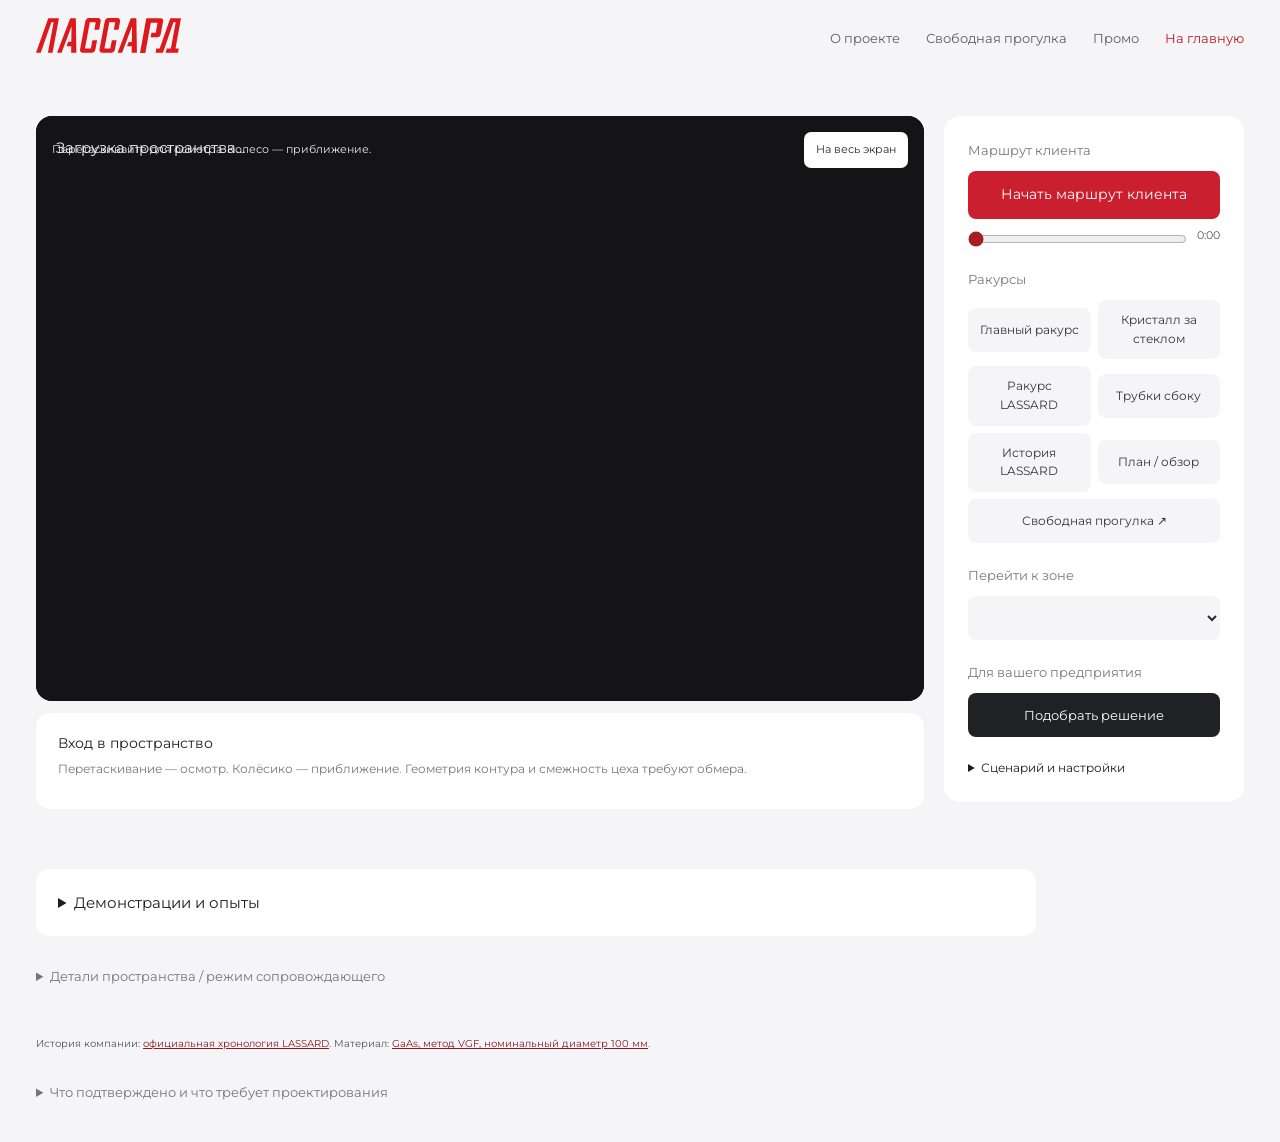
==== commit f60d8458: "Перенести кристалл и образцы в правую высокую витрину, убрать левую" ====
--- a/studio.html
+++ b/studio.html
@@ -44,7 +44,7 @@
 <div class="lp-stage" role="img" aria-label="Шоурум LASSARD: кристаллы у входа, подвесная надпись из трубок и оборудование под задачу заказчика"><span data-loading style="color:#eee;padding:20px;display:block">Загрузка пространства…</span></div>
 <div class="lp-controls">
 <button class="btn btn-primary" type="button" data-play disabled>Начать маршрут клиента</button>
-<button class="btn" type="button" data-hero disabled>Главный ракурс</button><button class="btn" type="button" data-crystal-view>Кристалл слева</button><button class="btn" type="button" data-ceiling-view>Ракурс LASSARD</button><button class="btn" type="button" data-art-side>Трубки сбоку</button><button class="btn" type="button" data-history-view>История LASSARD</button><button class="btn" type="button" data-deal-view>Подобрать решение</button>
+<button class="btn" type="button" data-hero disabled>Главный ракурс</button><button class="btn" type="button" data-crystal-view>Кристалл за стеклом</button><button class="btn" type="button" data-ceiling-view>Ракурс LASSARD</button><button class="btn" type="button" data-art-side>Трубки сбоку</button><button class="btn" type="button" data-history-view>История LASSARD</button><button class="btn" type="button" data-deal-view>Подобрать решение</button>
 <a class="btn walk-link" href="walk.html" target="_blank" rel="noopener">Свободная прогулка ↗</a>
 <button class="btn" type="button" data-plan disabled>План / обзор</button>
 <label class="form-label">Зона <select class="form-select" data-room aria-label="Выбрать зону"></select></label>
@@ -89,6 +89,7 @@
 const acts=q('[data-acts]');view.append(acts);
 const tools=document.createElement('details');tools.className='studio-tools';tools.innerHTML='<summary>Демонстрации и опыты</summary><div class="studio-tool-grid"></div>';grid.after(tools);const tg=tools.querySelector('div');tg.append(q('.projection-controls'),q('.machine-controls'),q('.experience'));
 for(const d of root.querySelectorAll(':scope>details')){if(d!==tools){d.classList.add('studio-root-details');}}
+const focusStage=()=>{const r=screen.getBoundingClientRect();if(r.top<0||r.bottom>innerHeight)screen.scrollIntoView({block:'start',behavior:'smooth'});};for(const sel of ['[data-hero]','[data-crystal-view]','[data-ceiling-view]','[data-art-side]','[data-history-view]','[data-plan]','[data-play]'])q(sel).addEventListener('click',focusStage);q('[data-room]').addEventListener('change',focusStage);
 q('[data-fullscreen]').onclick=async()=>{if(document.fullscreenElement)await document.exitFullscreen();else await screen.requestFullscreen();};document.addEventListener('fullscreenchange',()=>q('[data-fullscreen]').textContent=document.fullscreenElement?'Выйти из полного экрана':'На весь экран');
 })();
 </script>
@@ -323,7 +324,7 @@
 box('Проектор / корпус',0,0,0,.5,.24,.42,C.black,.025,projector);const projectionLens=cyl('Проектор / объектив',0,0,.25,.07,.1,C.steel,24,projector);projectionLens.rotation.x=Math.PI/2;
 beam('Проектор / отдельное крепление',[4.2,4.7,5.8],[4.2,6.8,5.8],.016,C.steel,projectionGroup);
 const projectionScenes=[
- {title:'ОТ КРИСТАЛЛА',sub:'Собственные компетенции. Контроль материала.',detail:'0–15 секунд. Одна витрина слева показывает кристалл и готовый активный элемент. Инженер спрашивает о материале и операции заказчика.'},
+ {title:'ОТ КРИСТАЛЛА',sub:'Собственные компетенции. Контроль материала.',detail:'0–15 секунд. Одна высокая витрина справа показывает кристалл и готовый активный элемент. Инженер спрашивает о материале и операции заказчика.'},
  {title:'УПРАВЛЯТЬ МАТЕРИАЛОМ',sub:'От структуры — к свойствам',detail:'15–35 секунд. Условная схема роста VGF переходит в карту компетенций. Настоящее выращивание не происходит во входной витрине.'},
  {title:'СОБРАТЬ ТОЧНОСТЬ',sub:'Материал · компоненты · настройка · контроль',detail:'35–55 секунд. Показаны разные технологические ветви. Это карта компетенций, не утверждение, что каждый станок состоит из одного GaAs-кристалла.'},
  {title:'ВАША ЗАДАЧА',sub:'Что должно быть доказано на вашей детали?',detail:'55–75 секунд. Гость называет материал, операцию и свой критерий. Его вопрос становится основой дальнейшего маршрута и паспорта испытания.'}
@@ -838,28 +839,21 @@
 finalConcept.ending='Техническое задание на решение: операция, материал, выпуск, качество, срок внедрения, ответственный и следующий шаг.';
 finalConcept.ceiling='LASSARD / точка сборки';finalConcept.ceilingMeaning='Подвесная композиция из красных трубок. С отмеченной точки объёмные фрагменты складываются в LASSARD; при смещении раскрывается их пространственная глубина.';
 finalConcept.acts=[
- {time:'0–5 мин',title:'Кристалл → контроль материала',key:'growth',voice:'«Мы начинаем с материала, потому что хотим управлять результатом. Какая операция и какая деталь нужны вашему предприятию?»',action:'Рассмотреть одну витрину слева: прозрачную заготовку и готовый активный элемент. Связать материал с задачей предприятия.',proof:'Зафиксированы материал и задача заказчика.'},
+ {time:'0–5 мин',title:'Кристалл → контроль материала',key:'growth',voice:'«Мы начинаем с материала, потому что хотим управлять результатом. Какая операция и какая деталь нужны вашему предприятию?»',action:'Рассмотреть высокую стеклянную витрину справа: прозрачную заготовку и готовый активный элемент. Связать материал с задачей предприятия.',proof:'Зафиксированы материал и задача заказчика.'},
  {time:'5–11 мин',title:'Компетенции → доверие',key:'history',voice:'«Вот как мы наращивали производство. Покажем компетенции и узлы, которые относятся именно к вашему решению».',action:'Коротко показать историю на одной панели и обсудить ответственность за выбранную конфигурацию.',proof:'Определены конфигурация и вопросы к комплектующим.'},
  {time:'11–22 мин',title:'Станок → ваша операция',key:'dry',voice:'«Сначала выберем оборудование под операцию. Затем подтвердим качество на вашей детали и согласованном режиме».',action:'Сравнить оборудование, посмотреть цифровой сухой цикл и согласовать тест материала клиента.',proof:'Есть кандидат на решение и программа испытания.'},
  {time:'22–28 мин',title:'Результат → критерий приёмки',key:'measure',voice:'«Что принимаем: кромку, точность, шов, маркировку? Утвердим измеримый критерий до испытания».',action:'Рассмотреть обработанный образец, выбрать метод контроля и согласовать требуемый выпуск.',proof:'Качество и производительность включены в ТЗ.'},
  {time:'28–35 мин',title:'Решение → следующий шаг сделки',key:'decision',voice:'«Соберём состав поставки, запуск, обучение и сервис. Кто и когда согласует тест и техническое предложение?»',action:'Заполнить ТЗ на решение и зафиксировать ответственного, срок теста и состав технического предложения.',proof:'Встреча завершена конкретным следующим шагом к поставке.'}
 ];
 CONTENT.roles.client.goal='Подобрать оборудование под задачу предприятия и согласовать условия проверки.';CONTENT.roles.client.deliverable='ТЗ на решение → тест детали → техническое предложение → поставка.';
-// One low crystal vitrine on the left. The public gallery and instrument views remain open.
-const crystalStands=new THREE.Group();crystalStands.name='ВХОД / одна витрина лазерного кристалла слева';crystalStands.position.set(1.50,0,4.95);decor.add(crystalStands);
-const plinthSkin=mat('#323338',.45,.25),champagneMetal=mat('#b7a78b',.7,.24);
-box('Одна низкая витрина / основание',0,.42,0,1.65,.84,.73,plinthSkin,.035,crystalStands,true);
-box('Витрина / сатинированная крышка',0,.867,0,1.68,.055,.76,C.white,.018,crystalStands);
-box('Витрина / тонкая металлическая кромка',0,.835,0,1.68,.012,.76,champagneMetal,.003,crystalStands);
-box('Утопленный цоколь витрины',0,.065,0,1.5,.13,.60,C.black,.015,crystalStands);
-text('ОТ КРИСТАЛЛА ДО РЕШЕНИЯ',0,.55,.375,1.47,.14,'#f1e6d5',0,false,crystalStands);
-text('ЛАЗЕРНЫЙ КРИСТАЛЛ / АКТИВНЫЙ ЭЛЕМЕНТ',0,.31,.376,1.47,.10,'#b5b8b5',0,false,crystalStands);
-strip([-.64,.115,.38],[.64,.115,.38],C.led,.005,crystalStands);
-const caseGlass=new THREE.MeshPhysicalMaterial({color:'#edf1f0',roughness:.025,metalness:0,transmission:.85,thickness:.006,transparent:true,opacity:.05,depthWrite:false,side:THREE.DoubleSide});
-for(const zz of [-.34,.34])box('Прозрачное стекло новой витрины',0,1.36,zz,1.60,.94,.006,caseGlass,0,crystalStands);
-for(const xx of [-.8,.8])box('Торец новой витрины',xx,1.36,0,.006,.94,.68,caseGlass,0,crystalStands);
-box('Стеклянная крышка новой витрины',0,1.83,0,1.60,.006,.68,caseGlass,0,crystalStands);
-for(const xx of [-.79,.79])for(const zz of [-.33,.33])beam('Тонкая стойка витрины',[xx,.9,zz],[xx,1.83,zz],.0035,champagneMetal,crystalStands);
+// Existing tall glass cabinet contains the optical samples; the separate low cabinet is removed.
+const crystalStands=new THREE.Group();crystalStands.name='Содержимое правой стеклянной витрины';crystalStands.position.set(4.2,.35,3.975);growthCabinet.add(crystalStands);
+const champagneMetal=mat('#b7a78b',.7,.24);
+box('Внутренняя полка для кристалла и активного элемента',0,.867,0,1.54,.055,.82,C.white,.018,crystalStands);
+box('Тонкая кромка внутренней полки',0,.835,0,1.54,.012,.82,champagneMetal,.003,crystalStands);
+for(const o of [...projectionGroup.children])if(o.name.includes('Матовая проекционная')||o===projectionMesh||o.name.includes('проектoр')||o===projector||o.name.includes('отдельное крепление'))projectionGroup.remove(o);
+for(const o of [...growthCabinet.children])if(o!==crystalStands&&!o.name.includes('Стекло')&&!o.name.includes('Стеклянный торец'))growthCabinet.remove(o);
+text('КРИСТАЛЛ / ГОТОВЫЙ ЭЛЕМЕНТ',4.2,.17,4.215,1.47,.105,'#eee5d6',0,false,projectionGroup);
 function facetedCrystalGeo(profile,N=10){
  const vertices=[];function tri(a,b,c){vertices.push(...a,...b,...c);}const p=(j,r,y)=>[Math.cos(j/N*Math.PI*2)*r,y,Math.sin(j/N*Math.PI*2)*r];
  for(let k=1;k<profile.length;k++){const [ya,ra]=profile[k-1],[yb,rb]=profile[k];for(let j=0;j<N;j++){const a=p(j,ra,ya),b=p(j+1,ra,ya),c=p(j,rb,yb),d=p(j+1,rb,yb);tri(a,c,b);tri(b,c,d);}}
@@ -874,9 +868,9 @@
 for(const xx of [.13,.51])box('Миниатюрная опора активного элемента',xx,.963,0,.024,.11,.18,champagneMetal,.005,crystalStands);
 const wafer=cyl('GaAs / контрольный образец в кассете',.42,.914,.21,.07,.006,mat('#333d47',.7,.18),48,crystalStands);
 text('ЗАГОТОВКА',-.33,.905,.26,.50,.075,'#5d5f5f',0,false,crystalStands);text('ГОТОВЫЙ ЭЛЕМЕНТ',.34,.905,.28,.60,.075,'#5d5f5f',0,false,crystalStands);
-const vitrineSpot=new THREE.SpotLight('#f0e7ff',24,5,.50,.8,1.4);vitrineSpot.position.set(1.25,3.7,5.7);vitrineSpot.target.position.set(1.2,1.35,4.95);scene.add(vitrineSpot,vitrineSpot.target);
-const crystalRim=new THREE.PointLight('#a9d7ed',3.5,2.2,2);crystalRim.position.set(1.55,1.55,4.55);scene.add(crystalRim);
-stationBounds.push({name:'Единственная витрина слева',min:[.65,0,4.58],max:[2.35,1.85,5.32]});
+const vitrineSpot=new THREE.SpotLight('#f0e7ff',24,5,.50,.8,1.4);vitrineSpot.position.set(4,3.7,4.4);vitrineSpot.target.position.set(4.15,1.7,3.975);scene.add(vitrineSpot,vitrineSpot.target);
+const crystalRim=new THREE.PointLight('#a9d7ed',3.5,2.2,2);crystalRim.position.set(4.65,2,3.65);scene.add(crystalRim);
+
 // Clear the projection vitrine: its screen and glass are visible without a pedestal in front.
 for(const layer of Object.values(conceptLayers))for(const o of [...layer.children]){if(Math.abs(o.position.x-5.05)<.75&&Math.abs(o.position.z-5)<.6&&!o.userData.overhead)layer.remove(o);}
 layersObject.visible=false;
@@ -893,18 +887,18 @@
 }
 const tickOriginalGrowth=tickGrowth;
 tickGrowth=function(dt){tickOriginalGrowth(dt);const u=growthDemo.t/growthDemo.duration;entryGrowth.scale.y=.06+.94*u;};
-function crystalsView(){showInterior();scene.fog.density=.009;state.playing=false;state.mode='crystals';camera.fov=53;camera.position.set(2.95,1.68,7.5);target.set(1.5,1.25,4.95);camera.lookAt(target);camera.updateProjectionMatrix();title('Одна витрина / кристалл и готовый элемент','Прозрачная заготовка и отполированный активный элемент показаны крупно в одной витрине слева. Центральная галерея и приборы справа остаются открытыми для обзора.');updatePlay();invalidate();}
-$('[data-crystal-view]').onclick=crystalsView;
+function crystalsView(){showInterior();scene.fog.density=.009;state.playing=false;state.mode='crystals';camera.fov=53;camera.position.set(2.7,1.95,7.3);target.set(4.2,1.55,3.975);camera.lookAt(target);camera.updateProjectionMatrix();title('Одна витрина / кристалл и готовый элемент','Кристалл, полированный активный элемент и контрольный образец перенесены в высокую стеклянную витрину справа. Отдельная низкая витрина убрана.');updatePlay();invalidate();}
+projectorView=crystalsView;$('[data-projector-view]').onclick=crystalsView;$('[data-crystal-view]').onclick=crystalsView;
 startGrowth=function(){crystalsView();setProjection(1);growthDemo.t=0;growthDemo.active=true;tickGrowth(0);invalidate();};$('[data-growth-start]').onclick=()=>{startGrowth();stage.scrollIntoView({block:'center'});};
-Object.assign(stops.growth,{zone:1,p:[2.95,1.68,7.5],look:[1.5,1.25,4.95]});
+Object.assign(stops.growth,{zone:1,p:[2.7,1.95,7.3],look:[4.2,1.55,3.975]});
 Object.assign(stops.entry,{name:'От кристалла до решения',p:[.8,1.85,8.1],look:[12.5,2.7,9.2]});
 Object.assign(stops.history,{zone:2,name:'История LASSARD / одна панель',p:[3.1,2.1,11.2],look:[3,3.9,D-.2]});
 function historyView(){showInterior();state.playing=false;state.mode='history';camera.fov=48;camera.position.set(5.4,2.5,11.7);target.set(3,3.9,D-.2);camera.lookAt(target);camera.updateProjectionMatrix();title('История LASSARD / собственное производство с 2015 года','Одна историческая панель объединяет вехи развития компании. Остальные медиапанели показывают декоративную графику света и спектров.');updatePlay();invalidate();}
 $('[data-history-view]').onclick=historyView;
 const easterEggs=[
  {id:'origin',title:'2015 / скрытое начало',p:[7.8,1.45,9.9],look:[8.2,.95,10.75],text:'2015 — основание компании. Историческая панель показывает, как росли производственные компетенции и что это даёт заказчику.'},
- {id:'diameter',title:'100 мм / смена масштаба',p:[3.65,1.15,10.35],look:[3.7,.83,11.07],text:'Небольшое кольцо на столе имеет диаметр 100 мм — отсылка к номинальному диаметру монокристаллов в карточке LASSARD. У входа слева показаны оптическая заготовка и отполированный активный элемент. GaAs представлен отдельно в зоне компонентов.'},
- {id:'crystal',title:'Лазерный кристалл / готовый элемент',p:[2.95,1.68,7.5],look:[1.5,1.25,4.95],text:'Одна витрина слева: прозрачная заготовка, отполированный лазерный элемент и небольшой контрольный образец. Приборы справа открыты для обзора.'},
+ {id:'diameter',title:'100 мм / смена масштаба',p:[3.65,1.15,10.35],look:[3.7,.83,11.07],text:'Небольшое кольцо на столе имеет диаметр 100 мм — отсылка к номинальному диаметру монокристаллов в карточке LASSARD. В высокой витрине у входа показаны оптическая заготовка и отполированный активный элемент. GaAs представлен отдельно в зоне компонентов.'},
+ {id:'crystal',title:'Лазерный кристалл / готовый элемент',p:[2.7,1.95,7.3],look:[4.2,1.55,3.975],text:'Одна высокая витрина справа: прозрачная заготовка, отполированный лазерный элемент и небольшой контрольный образец. Приборы справа открыты для обзора.'},
  {id:'fibre',title:'LASSARD / точка сборки',p:[1.5,1.75,8.8],look:[12.7,5.25,8.8],text:'Разнесённые в глубину красные трубки складываются в LASSARD с отмеченной точки. Имя компании связывает компетенции в одно решение.'},
  {id:'sample',title:'Одна метка / возврат к детали',p:[32.8,1.3,10.4],look:[32.8,.83,11.4],text:'Контрольная метка образца возвращает к вопросу у входа. В реальном сценарии номер на образце должен совпадать с номером протокола. Нельзя подменять испытание клиента подготовленным примером.'},
  {id:'floor',title:'Грани / тихая структура пола',p:[4.4,1.75,8],look:[3.1,.01,9.75],text:'Редкая кристаллическая геометрия видна вблизи зоны материала. По маршруту она становится спокойнее. Это декоративная структура, не кристаллографическая диаграмма и не навигация безопасности.'}
@@ -945,12 +939,12 @@
 const target=new THREE.Vector3(18,2.4,8);let lastKey='',activeTime=0,clockNow=0;
 function title(a,b){$('[data-title]').textContent=a;$('[data-detail]').textContent=b;}
 function showInterior(){for(const g of Object.values(conceptLayers))g.children.forEach(o=>{if(o.userData.overhead)o.visible=true;});shell.visible=true;ceiling.visible=true;engineering.visible=true;state.plan=false;accessLayer.visible=false;}
-function hero(){showInterior();state.playing=false;state.mode='hero';camera.fov=68;camera.position.set(.35,1.9,7.8);target.set(13.5,2.75,9.0);camera.lookAt(target);camera.updateProjectionMatrix();title(CONTENT.concepts.find(c=>c.id===state.concept).name+' / пространство решения','Кристалл встречает клиента в одной витрине слева. История собрана на одной панели. Оборудование, контроль образца и стол решения ведут к конкретной поставке.');updatePlay();}
+function hero(){showInterior();state.playing=false;state.mode='hero';camera.fov=68;camera.position.set(.35,1.9,7.8);target.set(13.5,2.75,9.0);camera.lookAt(target);camera.updateProjectionMatrix();title(CONTENT.concepts.find(c=>c.id===state.concept).name+' / пространство решения','Кристалл встречает клиента в правой стеклянной витрине. История собрана на одной панели. Оборудование, контроль образца и стол решения ведут к конкретной поставке.');updatePlay();}
 function plan(){for(const g of Object.values(conceptLayers))g.children.forEach(o=>{if(o.userData.overhead)o.visible=false;});state.playing=false;state.mode='plan';state.plan=true;ceiling.visible=false;engineering.visible=false;shell.visible=false;scene.fog.density=0;camera.fov=48;camera.position.set(18,43,12);target.set(18,0,8.7);camera.lookAt(target);camera.updateProjectionMatrix();updateAccessLayer();title('План доступа / '+scenarios[state.role].name,'Красным показаны зоны, закрытые для выбранной аудитории. Открытые столы доступны. Рабочие ячейки отделены корпусами. Геометрия требует обмера.');updatePlay();}
 function roomView(id){if(!scenarios[state.role].allowedZones.includes(id)){title('Доступ ограничен',scenarios[state.role].policy);invalidate();return false;}showInterior();scene.fog.density=.009;state.playing=false;state.mode='room';const shot=shots[id-1];camera.fov=shot.fov||62;camera.position.fromArray(shot.p);target.fromArray(shot.look);camera.lookAt(target);camera.updateProjectionMatrix();const st=Object.values(stops).find(s=>s.zone===id);title(String(id).padStart(2,'0')+' / '+M.zones.find(z=>z.id===id).name,st.detail);updatePlay();}
 const shots=[
  {name:'01_Вход',p:[.9,1.75,5.75],look:[3.4,2.5,2.1],fov:68},
- {name:'02_Кристалл_слева',p:[2.95,1.68,7.5],look:[1.5,1.25,4.95],fov:53},
+ {name:'02_Кристалл_слева',p:[2.7,1.95,7.3],look:[4.2,1.55,3.975],fov:53},
  {name:'03_Диоды',p:[6.7,1.75,10.8],look:[8.4,2.1,14.7],fov:62},
  {name:'04_Квантроны',p:[11.1,1.75,10.8],look:[12.9,2,14.6],fov:62},
  {name:'05_Лазерные_источники',p:[15.5,1.75,10.6],look:[17.4,2,14.6],fov:62},
